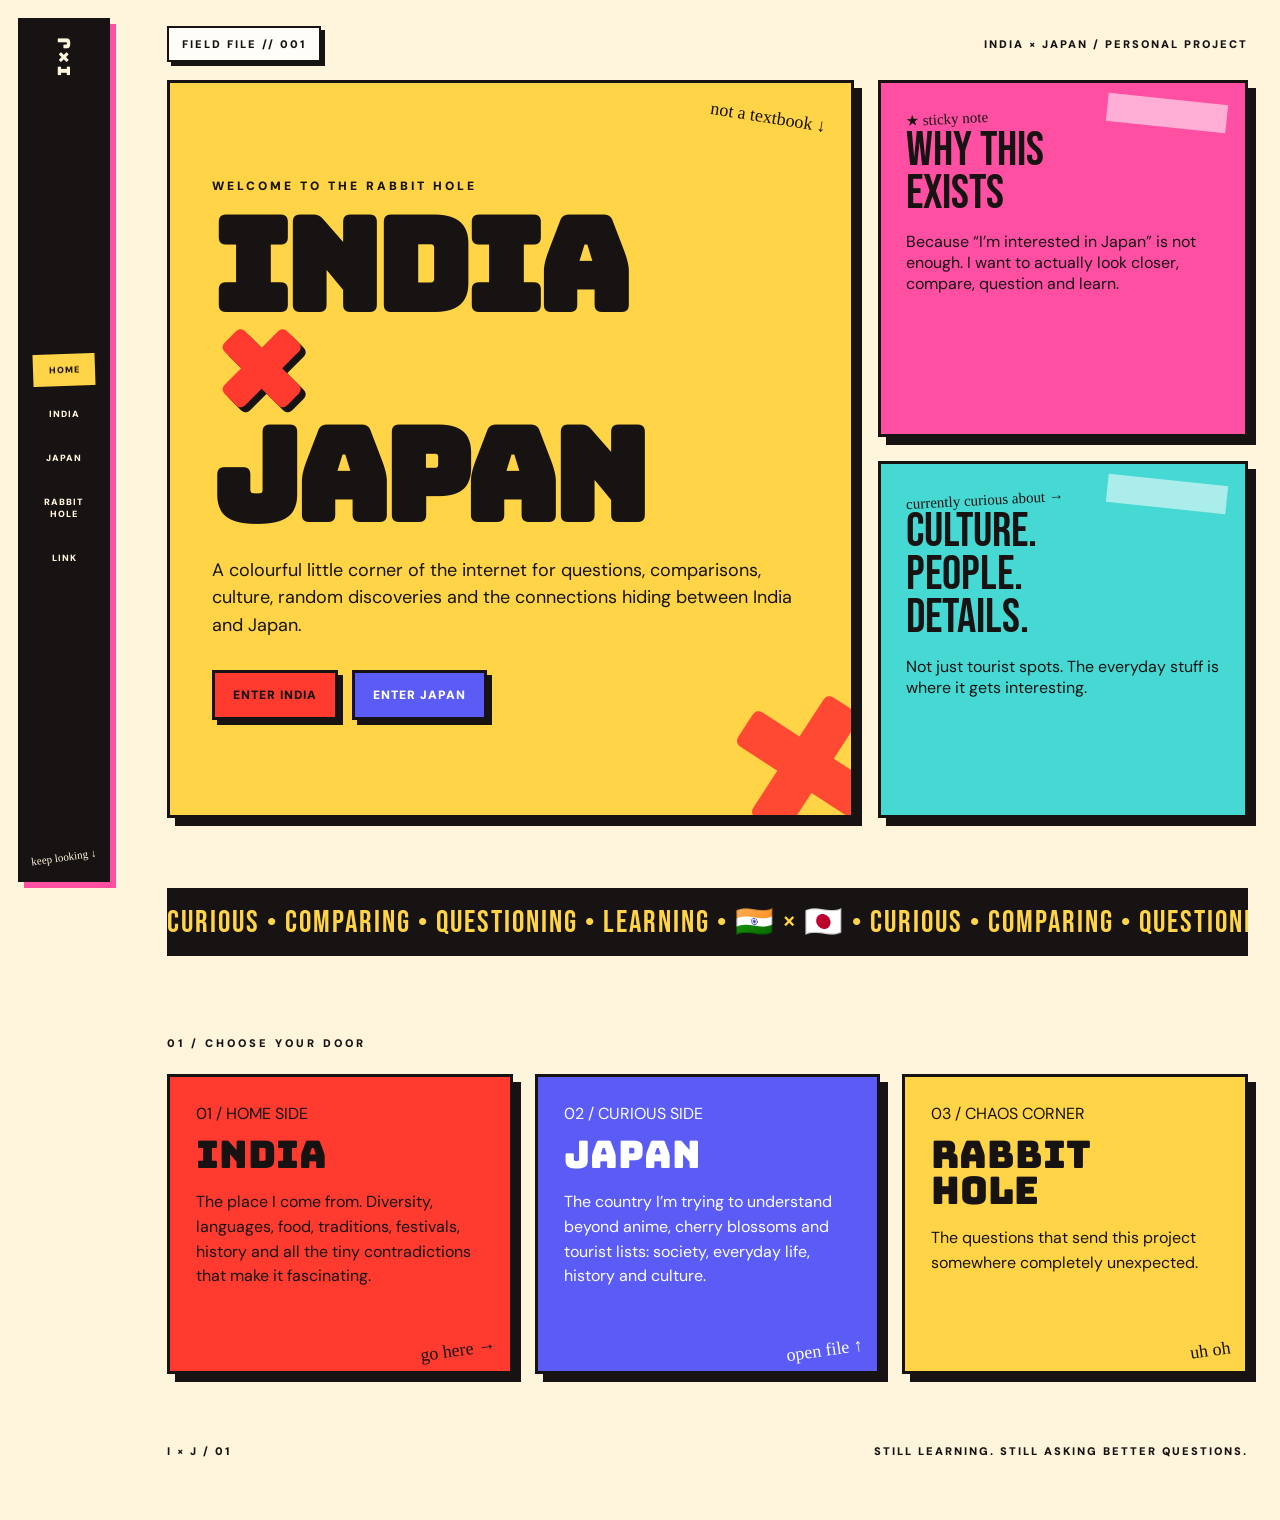
==== index.html @ 43ccb022 "Rebuild homepage as multi-page colorful scrapbook" ====
<!DOCTYPE html><html lang="en"><head><meta charset="UTF-8"><meta name="viewport" content="width=device-width,initial-scale=1.0"><title>INDIA × JAPAN // HOME</title><link rel="stylesheet" href="styles.css"></head><body><aside class="sidebar"><a class="side-logo" href="index.html">I×J</a><nav class="side-nav"><a class="active" href="index.html">HOME</a><a href="india.html">INDIA</a><a href="japan.html">JAPAN</a><a href="rabbit-hole.html">RABBIT<br>HOLE</a><a href="connection.html">LINK</a></nav><div class="side-bottom">keep looking ↓</div></aside><main class="main"><div class="topbar"><span class="pill">FIELD FILE // 001</span><span>India × Japan / personal project</span></div><section class="hero-grid"><div class="hero-card"><div class="scribble">not a textbook ↓</div><div class="big-x">×</div><div class="kicker">WELCOME TO THE RABBIT HOLE</div><h1>INDIA<br><span class="hot">×</span><br>JAPAN</h1><p class="hero-sub">A colourful little corner of the internet for questions, comparisons, culture, random discoveries and the connections hiding between India and Japan.</p><div class="hero-actions"><a class="btn red" href="india.html">ENTER INDIA</a><a class="btn blue" href="japan.html">ENTER JAPAN</a></div></div><div class="hero-side"><div class="panel one"><div class="tape"></div><div class="marker">★ sticky note</div><h2>WHY THIS<br>EXISTS</h2><p>Because “I’m interested in Japan” is not enough. I want to actually look closer, compare, question and learn.</p></div><div class="panel two"><div class="tape"></div><div class="marker">currently curious about →</div><h2>CULTURE.<br>PEOPLE.<br>DETAILS.</h2><p>Not just tourist spots. The everyday stuff is where it gets interesting.</p></div></div></section><div class="marquee"><span>CURIOUS • COMPARING • QUESTIONING • LEARNING • 🇮🇳 × 🇯🇵 • CURIOUS • COMPARING • QUESTIONING • LEARNING •</span></div><section class="section"><div class="section-label">01 / CHOOSE YOUR DOOR</div><div class="cards"><a class="card red" href="india.html"><div class="num">01 / HOME SIDE</div><h3>INDIA</h3><p>The place I come from. Diversity, languages, food, traditions, festivals, history and all the tiny contradictions that make it fascinating.</p><div class="scribble">go here →</div></a><a class="card blue" href="japan.html"><div class="num">02 / CURIOUS SIDE</div><h3>JAPAN</h3><p>The country I’m trying to understand beyond anime, cherry blossoms and tourist lists: society, everyday life, history and culture.</p><div class="scribble">open file ↑</div></a><a class="card yellow" href="rabbit-hole.html"><div class="num">03 / CHAOS CORNER</div><h3>RABBIT<br>HOLE</h3><p>The questions that send this project somewhere completely unexpected.</p><div class="scribble">uh oh</div></a></div></section><footer class="footer"><span>I × J / 01</span><span>Still learning. Still asking better questions.</span></footer></main></body></html>
---- styles.css ----
@import url('https://fonts.googleapis.com/css2?family=Bebas+Neue&family=Bungee&family=DM+Sans:wght@400;700;900&family=Permanent+Marker&display=swap');
:root{--ink:#171313;--paper:#fff4dc;--red:#ff3b30;--pink:#ff4fa3;--yellow:#ffd447;--blue:#5b5cf6;--cyan:#46d9d3;--green:#59c36a;--purple:#9b59ff;--white:#fffdf7;--shadow:8px 8px 0 var(--ink)}
*{box-sizing:border-box}html{scroll-behavior:smooth}body{margin:0;background:var(--paper);color:var(--ink);font-family:'DM Sans',Arial,sans-serif;overflow-x:hidden}body:before{content:"";position:fixed;inset:0;pointer-events:none;z-index:20;opacity:.15;background-image:radial-gradient(var(--ink) .65px,transparent .65px);background-size:8px 8px}a{text-decoration:none;color:inherit}
.sidebar{position:fixed;left:18px;top:18px;bottom:18px;width:92px;background:var(--ink);color:var(--paper);z-index:50;display:flex;flex-direction:column;align-items:center;justify-content:space-between;padding:16px 10px;border:3px solid var(--ink);box-shadow:6px 6px 0 var(--pink)}.side-logo{font-family:'Bungee';font-size:17px;writing-mode:vertical-rl;transform:rotate(180deg)}.side-nav{display:flex;flex-direction:column;gap:8px;width:100%}.side-nav a{font-size:9px;font-weight:900;letter-spacing:1px;text-align:center;padding:10px 4px;border:2px solid transparent}.side-nav a:hover,.side-nav a.active{background:var(--yellow);color:var(--ink);border-color:var(--ink);transform:rotate(-2deg)}.side-bottom{font:11px 'Permanent Marker';transform:rotate(-8deg)}
.main{margin-left:135px;padding:18px 32px 42px;max-width:1450px}.topbar{display:flex;justify-content:space-between;align-items:center;font-size:11px;font-weight:900;letter-spacing:2px;text-transform:uppercase;padding:8px 0 18px}.pill{border:2px solid var(--ink);padding:9px 13px;background:var(--white);box-shadow:4px 4px 0 var(--ink)}
.hero-grid{min-height:82vh;display:grid;grid-template-columns:1.3fr .7fr;gap:24px}.hero-card{position:relative;overflow:hidden;border:3px solid var(--ink);background:var(--yellow);padding:42px;box-shadow:var(--shadow);display:flex;flex-direction:column;justify-content:center}.hero-card .scribble{position:absolute;right:25px;top:24px;font-family:'Permanent Marker';font-size:18px;transform:rotate(9deg)}.hero-card .big-x{position:absolute;right:-35px;bottom:-60px;font-family:'Bungee';font-size:220px;line-height:1;color:var(--red);opacity:.9;transform:rotate(-12deg)}.kicker{font-size:12px;font-weight:900;letter-spacing:3px;text-transform:uppercase;margin-bottom:20px}h1{font-family:'Bungee';font-size:clamp(70px,10vw,150px);line-height:.82;letter-spacing:-5px;margin:0;max-width:900px;text-transform:uppercase;position:relative;z-index:2}h1 .hot{color:var(--red);text-shadow:5px 5px 0 var(--ink)}.hero-sub{font-size:18px;max-width:700px;line-height:1.55;margin:28px 0 0;position:relative;z-index:2}.hero-actions{display:flex;gap:14px;flex-wrap:wrap;margin-top:30px;position:relative;z-index:3}
.btn{display:inline-block;padding:14px 18px;border:3px solid var(--ink);background:var(--white);font-weight:900;text-transform:uppercase;font-size:12px;letter-spacing:1px;box-shadow:5px 5px 0 var(--ink);transition:.18s}.btn:hover{transform:translate(3px,3px);box-shadow:2px 2px 0 var(--ink)}.btn.red{background:var(--red)}.btn.blue{background:var(--blue);color:white}.btn.cyan{background:var(--cyan)}
.hero-side{display:grid;grid-template-rows:1fr 1fr;gap:24px}.panel{border:3px solid var(--ink);padding:25px;box-shadow:var(--shadow);position:relative;overflow:hidden}.panel h2{font:48px 'Bebas Neue';line-height:.9;margin:0 0 15px;text-transform:uppercase}.panel.one{background:var(--pink)}.panel.two{background:var(--cyan)}.tape{position:absolute;width:120px;height:28px;background:rgba(255,255,255,.55);top:16px;right:18px;transform:rotate(6deg)}.marker{font:15px 'Permanent Marker';display:inline-block;transform:rotate(-3deg)}
.cards{display:grid;grid-template-columns:repeat(3,1fr);gap:22px;margin-top:24px}.section{padding:80px 0 0}.section-label{font-size:11px;font-weight:900;letter-spacing:3px;text-transform:uppercase}.card{border:3px solid var(--ink);padding:26px;min-height:300px;box-shadow:var(--shadow);position:relative;overflow:hidden}.card h3{font:38px 'Bungee';line-height:.95;margin:12px 0 18px}.card p{line-height:1.55;margin:0}.card.red{background:var(--red)}.card.blue{background:var(--blue);color:white}.card.yellow{background:var(--yellow)}.card.green{background:var(--green)}.card.pink{background:var(--pink)}.card.cyan{background:var(--cyan)}.card .scribble{position:absolute;right:14px;bottom:10px;font:18px 'Permanent Marker';transform:rotate(-8deg)}
.marquee{margin-top:70px;border-top:3px solid var(--ink);border-bottom:3px solid var(--ink);background:var(--ink);color:var(--yellow);padding:12px 0;overflow:hidden;font:31px 'Bebas Neue';letter-spacing:2px;white-space:nowrap}.marquee span{display:inline-block;padding-right:35px}
.page-hero{border:3px solid var(--ink);padding:40px;box-shadow:var(--shadow);position:relative;overflow:hidden}.page-hero.red{background:var(--red)}.page-hero.blue{background:var(--blue);color:white}.page-hero.yellow{background:var(--yellow)}.page-hero.pink{background:var(--pink)}.page-hero h1{font-size:clamp(64px,9vw,130px);max-width:850px}.page-hero .corner{position:absolute;right:24px;top:20px;font:16px 'Permanent Marker';transform:rotate(7deg)}
.content-grid{display:grid;grid-template-columns:1fr 1.3fr;gap:24px;margin-top:28px}.note-stack{display:grid;gap:20px}.note-card{border:3px solid var(--ink);padding:24px;box-shadow:6px 6px 0 var(--ink);background:var(--white);position:relative}.note-card:nth-child(2){transform:rotate(-1.5deg);background:var(--yellow)}.note-card:nth-child(3){transform:rotate(1.5deg);background:var(--cyan)}.note-card h3{font:40px 'Bebas Neue';margin:0 0 10px}.big-board{border:3px dashed var(--ink);padding:30px;background:#fffdf2;min-height:100%;position:relative}.big-board:before{content:"PIN THIS";position:absolute;right:18px;top:16px;background:var(--pink);border:2px solid var(--ink);padding:8px;font-size:10px;font-weight:900;transform:rotate(4deg)}.big-board h2{font:66px 'Bebas Neue';margin:0 0 18px}.big-board p{font-size:18px;line-height:1.7}.highlight{background:var(--yellow);padding:0 6px;border-bottom:3px solid var(--ink);font-weight:900}.quote{margin-top:24px;border:3px solid var(--ink);padding:25px;background:var(--purple);color:white;font:24px 'Permanent Marker';box-shadow:7px 7px 0 var(--ink);transform:rotate(-1deg)}.footer{padding:70px 0 20px;display:flex;justify-content:space-between;gap:20px;font-size:11px;font-weight:900;letter-spacing:2px;text-transform:uppercase}
@media(max-width:900px){.sidebar{left:10px;right:10px;bottom:auto;width:auto;height:70px;flex-direction:row;padding:8px 12px}.side-logo{writing-mode:horizontal-tb;transform:none;font-size:15px}.side-nav{flex-direction:row;justify-content:center}.side-nav a{font-size:9px;padding:8px}.side-bottom{display:none}.main{margin-left:0;padding:92px 16px 35px}.hero-grid,.content-grid{grid-template-columns:1fr}.hero-side{grid-template-columns:1fr 1fr;grid-template-rows:auto}.cards{grid-template-columns:1fr}.hero-card{min-height:75vh}.page-hero h1{font-size:68px}}@media(max-width:560px){.side-nav a{font-size:8px;letter-spacing:.5px}.side-nav a:nth-child(n+5){display:none}.hero-side{grid-template-columns:1fr}.hero-card{padding:25px}.hero-card .big-x{font-size:140px}.hero-actions .btn{width:100%;text-align:center}.page-hero{padding:25px}.page-hero h1{font-size:55px}.footer{flex-direction:column}}
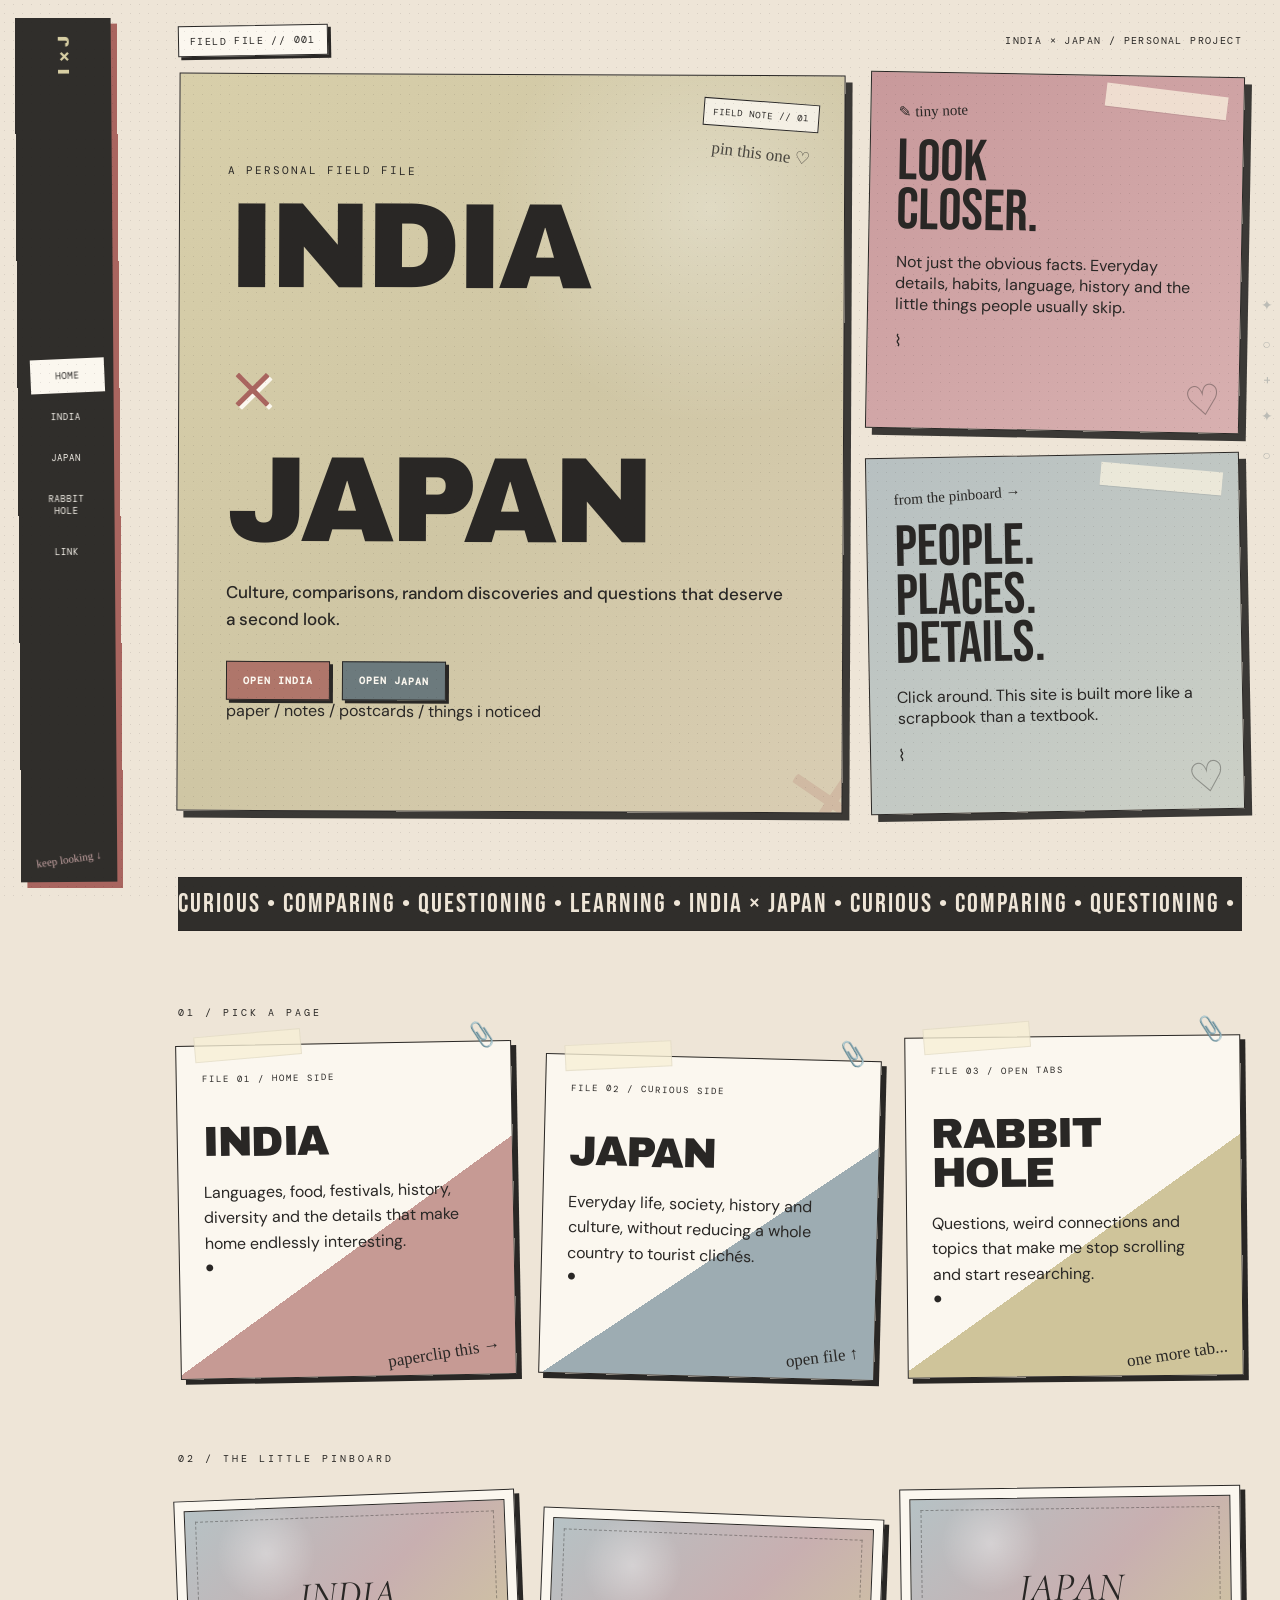
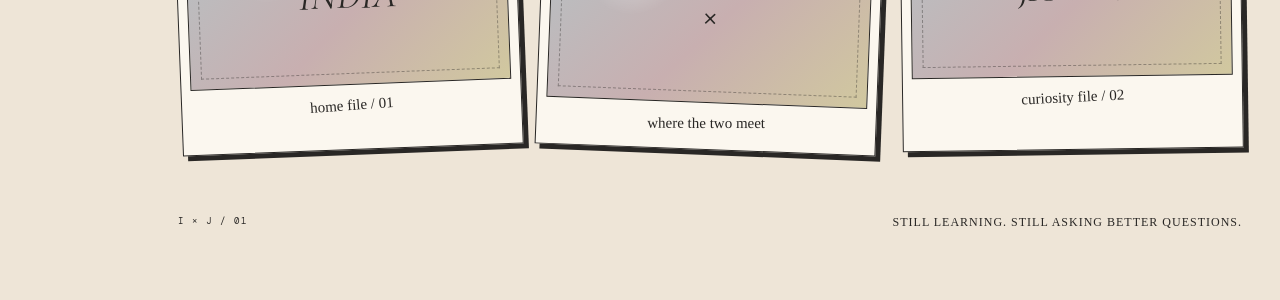
==== commit 7b4a4dec: "Apply clearly visible scrapbook Pinterest homepage redesign" ====
--- a/index.html
+++ b/index.html
@@ -1 +1 @@
-<!DOCTYPE html><html lang="en"><head><meta charset="UTF-8"><meta name="viewport" content="width=device-width,initial-scale=1.0"><title>INDIA × JAPAN // HOME</title><link rel="stylesheet" href="styles.css"></head><body><aside class="sidebar"><a class="side-logo" href="index.html">I×J</a><nav class="side-nav"><a class="active" href="index.html">HOME</a><a href="india.html">INDIA</a><a href="japan.html">JAPAN</a><a href="rabbit-hole.html">RABBIT<br>HOLE</a><a href="connection.html">LINK</a></nav><div class="side-bottom">keep looking ↓</div></aside><main class="main"><div class="topbar"><span class="pill">FIELD FILE // 001</span><span>India × Japan / personal project</span></div><section class="hero-grid"><div class="hero-card"><div class="scribble">not a textbook ↓</div><div class="big-x">×</div><div class="kicker">WELCOME TO THE RABBIT HOLE</div><h1>INDIA<br><span class="hot">×</span><br>JAPAN</h1><p class="hero-sub">A colourful little corner of the internet for questions, comparisons, culture, random discoveries and the connections hiding between India and Japan.</p><div class="hero-actions"><a class="btn red" href="india.html">ENTER INDIA</a><a class="btn blue" href="japan.html">ENTER JAPAN</a></div></div><div class="hero-side"><div class="panel one"><div class="tape"></div><div class="marker">★ sticky note</div><h2>WHY THIS<br>EXISTS</h2><p>Because “I’m interested in Japan” is not enough. I want to actually look closer, compare, question and learn.</p></div><div class="panel two"><div class="tape"></div><div class="marker">currently curious about →</div><h2>CULTURE.<br>PEOPLE.<br>DETAILS.</h2><p>Not just tourist spots. The everyday stuff is where it gets interesting.</p></div></div></section><div class="marquee"><span>CURIOUS • COMPARING • QUESTIONING • LEARNING • 🇮🇳 × 🇯🇵 • CURIOUS • COMPARING • QUESTIONING • LEARNING •</span></div><section class="section"><div class="section-label">01 / CHOOSE YOUR DOOR</div><div class="cards"><a class="card red" href="india.html"><div class="num">01 / HOME SIDE</div><h3>INDIA</h3><p>The place I come from. Diversity, languages, food, traditions, festivals, history and all the tiny contradictions that make it fascinating.</p><div class="scribble">go here →</div></a><a class="card blue" href="japan.html"><div class="num">02 / CURIOUS SIDE</div><h3>JAPAN</h3><p>The country I’m trying to understand beyond anime, cherry blossoms and tourist lists: society, everyday life, history and culture.</p><div class="scribble">open file ↑</div></a><a class="card yellow" href="rabbit-hole.html"><div class="num">03 / CHAOS CORNER</div><h3>RABBIT<br>HOLE</h3><p>The questions that send this project somewhere completely unexpected.</p><div class="scribble">uh oh</div></a></div></section><footer class="footer"><span>I × J / 01</span><span>Still learning. Still asking better questions.</span></footer></main></body></html>+<!DOCTYPE html><html lang="en"><head><meta charset="UTF-8"><meta name="viewport" content="width=device-width,initial-scale=1.0"><title>INDIA × JAPAN // HOME</title><link rel="stylesheet" href="styles.css?v=3"></head><body><aside class="sidebar"><a class="side-logo" href="index.html">I×J</a><nav class="side-nav"><a class="active" href="index.html">HOME</a><a href="india.html">INDIA</a><a href="japan.html">JAPAN</a><a href="rabbit-hole.html">RABBIT<br>HOLE</a><a href="connection.html">LINK</a></nav><div class="side-bottom">keep looking ↓</div></aside><main class="main"><div class="topbar"><span class="pill">FIELD FILE // 001</span><span>india × japan / personal project</span></div><section class="hero-grid"><div class="hero-card"><div class="scribble">pin this one ♡</div><div class="big-x">×</div><div class="kicker">A PERSONAL FIELD FILE</div><h1>INDIA<br><span class="hot">×</span><br>JAPAN</h1><p class="hero-sub">Culture, comparisons, random discoveries and questions that deserve a second look.</p><div class="hero-actions"><a class="btn red" href="india.html">open india</a><a class="btn blue" href="japan.html">open japan</a></div><div class="hero-scrap">paper / notes / postcards / things i noticed</div></div><div class="hero-side"><div class="panel one"><div class="tape"></div><div class="marker">✎ tiny note</div><h2>LOOK<br>CLOSER.</h2><p>Not just the obvious facts. Everyday details, habits, language, history and the little things people usually skip.</p><span class="paperclip">⌇</span></div><div class="panel two"><div class="tape"></div><div class="marker">from the pinboard →</div><h2>PEOPLE.<br>PLACES.<br>DETAILS.</h2><p>Click around. This site is built more like a scrapbook than a textbook.</p><span class="paperclip">⌇</span></div></div></section><div class="marquee"><span>CURIOUS • COMPARING • QUESTIONING • LEARNING • INDIA × JAPAN • CURIOUS • COMPARING • QUESTIONING • LEARNING •</span></div><section class="section"><div class="section-label">01 / PICK A PAGE</div><div class="cards"><a class="card red" href="india.html"><div class="num">FILE 01 / HOME SIDE</div><h3>INDIA</h3><p>Languages, food, festivals, history, diversity and the details that make home endlessly interesting.</p><div class="scribble">paperclip this →</div><span class="card-pin">●</span></a><a class="card blue" href="japan.html"><div class="num">FILE 02 / CURIOUS SIDE</div><h3>JAPAN</h3><p>Everyday life, society, history and culture, without reducing a whole country to tourist clichés.</p><div class="scribble">open file ↑</div><span class="card-pin">●</span></a><a class="card yellow" href="rabbit-hole.html"><div class="num">FILE 03 / OPEN TABS</div><h3>RABBIT<br>HOLE</h3><p>Questions, weird connections and topics that make me stop scrolling and start researching.</p><div class="scribble">one more tab...</div><span class="card-pin">●</span></a></div></section><section class="section pin-section"><div class="section-label">02 / THE LITTLE PINBOARD</div><div class="polaroids"><a class="polaroid" href="india.html"><div class="fake-photo">INDIA</div><p>home file / 01</p></a><a class="polaroid" href="connection.html"><div class="fake-photo">×</div><p>where the two meet</p></a><a class="polaroid" href="japan.html"><div class="fake-photo">JAPAN</div><p>curiosity file / 02</p></a></div></section><footer class="footer"><span>I × J / 01</span><span>Still learning. Still asking better questions.</span></footer></main></body></html>
--- a/styles.css
+++ b/styles.css
@@ -1,13 +1,14 @@
-@import url('https://fonts.googleapis.com/css2?family=Bebas+Neue&family=Bungee&family=DM+Sans:wght@400;700;900&family=Permanent+Marker&display=swap');
-:root{--ink:#171313;--paper:#fff4dc;--red:#ff3b30;--pink:#ff4fa3;--yellow:#ffd447;--blue:#5b5cf6;--cyan:#46d9d3;--green:#59c36a;--purple:#9b59ff;--white:#fffdf7;--shadow:8px 8px 0 var(--ink)}
-*{box-sizing:border-box}html{scroll-behavior:smooth}body{margin:0;background:var(--paper);color:var(--ink);font-family:'DM Sans',Arial,sans-serif;overflow-x:hidden}body:before{content:"";position:fixed;inset:0;pointer-events:none;z-index:20;opacity:.15;background-image:radial-gradient(var(--ink) .65px,transparent .65px);background-size:8px 8px}a{text-decoration:none;color:inherit}
-.sidebar{position:fixed;left:18px;top:18px;bottom:18px;width:92px;background:var(--ink);color:var(--paper);z-index:50;display:flex;flex-direction:column;align-items:center;justify-content:space-between;padding:16px 10px;border:3px solid var(--ink);box-shadow:6px 6px 0 var(--pink)}.side-logo{font-family:'Bungee';font-size:17px;writing-mode:vertical-rl;transform:rotate(180deg)}.side-nav{display:flex;flex-direction:column;gap:8px;width:100%}.side-nav a{font-size:9px;font-weight:900;letter-spacing:1px;text-align:center;padding:10px 4px;border:2px solid transparent}.side-nav a:hover,.side-nav a.active{background:var(--yellow);color:var(--ink);border-color:var(--ink);transform:rotate(-2deg)}.side-bottom{font:11px 'Permanent Marker';transform:rotate(-8deg)}
-.main{margin-left:135px;padding:18px 32px 42px;max-width:1450px}.topbar{display:flex;justify-content:space-between;align-items:center;font-size:11px;font-weight:900;letter-spacing:2px;text-transform:uppercase;padding:8px 0 18px}.pill{border:2px solid var(--ink);padding:9px 13px;background:var(--white);box-shadow:4px 4px 0 var(--ink)}
-.hero-grid{min-height:82vh;display:grid;grid-template-columns:1.3fr .7fr;gap:24px}.hero-card{position:relative;overflow:hidden;border:3px solid var(--ink);background:var(--yellow);padding:42px;box-shadow:var(--shadow);display:flex;flex-direction:column;justify-content:center}.hero-card .scribble{position:absolute;right:25px;top:24px;font-family:'Permanent Marker';font-size:18px;transform:rotate(9deg)}.hero-card .big-x{position:absolute;right:-35px;bottom:-60px;font-family:'Bungee';font-size:220px;line-height:1;color:var(--red);opacity:.9;transform:rotate(-12deg)}.kicker{font-size:12px;font-weight:900;letter-spacing:3px;text-transform:uppercase;margin-bottom:20px}h1{font-family:'Bungee';font-size:clamp(70px,10vw,150px);line-height:.82;letter-spacing:-5px;margin:0;max-width:900px;text-transform:uppercase;position:relative;z-index:2}h1 .hot{color:var(--red);text-shadow:5px 5px 0 var(--ink)}.hero-sub{font-size:18px;max-width:700px;line-height:1.55;margin:28px 0 0;position:relative;z-index:2}.hero-actions{display:flex;gap:14px;flex-wrap:wrap;margin-top:30px;position:relative;z-index:3}
-.btn{display:inline-block;padding:14px 18px;border:3px solid var(--ink);background:var(--white);font-weight:900;text-transform:uppercase;font-size:12px;letter-spacing:1px;box-shadow:5px 5px 0 var(--ink);transition:.18s}.btn:hover{transform:translate(3px,3px);box-shadow:2px 2px 0 var(--ink)}.btn.red{background:var(--red)}.btn.blue{background:var(--blue);color:white}.btn.cyan{background:var(--cyan)}
-.hero-side{display:grid;grid-template-rows:1fr 1fr;gap:24px}.panel{border:3px solid var(--ink);padding:25px;box-shadow:var(--shadow);position:relative;overflow:hidden}.panel h2{font:48px 'Bebas Neue';line-height:.9;margin:0 0 15px;text-transform:uppercase}.panel.one{background:var(--pink)}.panel.two{background:var(--cyan)}.tape{position:absolute;width:120px;height:28px;background:rgba(255,255,255,.55);top:16px;right:18px;transform:rotate(6deg)}.marker{font:15px 'Permanent Marker';display:inline-block;transform:rotate(-3deg)}
-.cards{display:grid;grid-template-columns:repeat(3,1fr);gap:22px;margin-top:24px}.section{padding:80px 0 0}.section-label{font-size:11px;font-weight:900;letter-spacing:3px;text-transform:uppercase}.card{border:3px solid var(--ink);padding:26px;min-height:300px;box-shadow:var(--shadow);position:relative;overflow:hidden}.card h3{font:38px 'Bungee';line-height:.95;margin:12px 0 18px}.card p{line-height:1.55;margin:0}.card.red{background:var(--red)}.card.blue{background:var(--blue);color:white}.card.yellow{background:var(--yellow)}.card.green{background:var(--green)}.card.pink{background:var(--pink)}.card.cyan{background:var(--cyan)}.card .scribble{position:absolute;right:14px;bottom:10px;font:18px 'Permanent Marker';transform:rotate(-8deg)}
-.marquee{margin-top:70px;border-top:3px solid var(--ink);border-bottom:3px solid var(--ink);background:var(--ink);color:var(--yellow);padding:12px 0;overflow:hidden;font:31px 'Bebas Neue';letter-spacing:2px;white-space:nowrap}.marquee span{display:inline-block;padding-right:35px}
-.page-hero{border:3px solid var(--ink);padding:40px;box-shadow:var(--shadow);position:relative;overflow:hidden}.page-hero.red{background:var(--red)}.page-hero.blue{background:var(--blue);color:white}.page-hero.yellow{background:var(--yellow)}.page-hero.pink{background:var(--pink)}.page-hero h1{font-size:clamp(64px,9vw,130px);max-width:850px}.page-hero .corner{position:absolute;right:24px;top:20px;font:16px 'Permanent Marker';transform:rotate(7deg)}
-.content-grid{display:grid;grid-template-columns:1fr 1.3fr;gap:24px;margin-top:28px}.note-stack{display:grid;gap:20px}.note-card{border:3px solid var(--ink);padding:24px;box-shadow:6px 6px 0 var(--ink);background:var(--white);position:relative}.note-card:nth-child(2){transform:rotate(-1.5deg);background:var(--yellow)}.note-card:nth-child(3){transform:rotate(1.5deg);background:var(--cyan)}.note-card h3{font:40px 'Bebas Neue';margin:0 0 10px}.big-board{border:3px dashed var(--ink);padding:30px;background:#fffdf2;min-height:100%;position:relative}.big-board:before{content:"PIN THIS";position:absolute;right:18px;top:16px;background:var(--pink);border:2px solid var(--ink);padding:8px;font-size:10px;font-weight:900;transform:rotate(4deg)}.big-board h2{font:66px 'Bebas Neue';margin:0 0 18px}.big-board p{font-size:18px;line-height:1.7}.highlight{background:var(--yellow);padding:0 6px;border-bottom:3px solid var(--ink);font-weight:900}.quote{margin-top:24px;border:3px solid var(--ink);padding:25px;background:var(--purple);color:white;font:24px 'Permanent Marker';box-shadow:7px 7px 0 var(--ink);transform:rotate(-1deg)}.footer{padding:70px 0 20px;display:flex;justify-content:space-between;gap:20px;font-size:11px;font-weight:900;letter-spacing:2px;text-transform:uppercase}
-@media(max-width:900px){.sidebar{left:10px;right:10px;bottom:auto;width:auto;height:70px;flex-direction:row;padding:8px 12px}.side-logo{writing-mode:horizontal-tb;transform:none;font-size:15px}.side-nav{flex-direction:row;justify-content:center}.side-nav a{font-size:9px;padding:8px}.side-bottom{display:none}.main{margin-left:0;padding:92px 16px 35px}.hero-grid,.content-grid{grid-template-columns:1fr}.hero-side{grid-template-columns:1fr 1fr;grid-template-rows:auto}.cards{grid-template-columns:1fr}.hero-card{min-height:75vh}.page-hero h1{font-size:68px}}@media(max-width:560px){.side-nav a{font-size:8px;letter-spacing:.5px}.side-nav a:nth-child(n+5){display:none}.hero-side{grid-template-columns:1fr}.hero-card{padding:25px}.hero-card .big-x{font-size:140px}.hero-actions .btn{width:100%;text-align:center}.page-hero{padding:25px}.page-hero h1{font-size:55px}.footer{flex-direction:column}}+@import url('https://fonts.googleapis.com/css2?family=Archivo+Black&family=Bebas+Neue&family=Cormorant+Garamond:ital,wght@0,500;0,600;1,500;1,600&family=DM+Sans:wght@400;500;700;900&family=DM+Mono:wght@400;500&family=Permanent+Marker&display=swap');
+:root{--ink:#292725;--paper:#eee5d7;--paper2:#fbf7ef;--red:#a9655f;--rose:#c99798;--butter:#cfc38f;--denim:#5f7078;--sage:#7d8b78;--plum:#756778;--fog:#d7d2ca;--shadow:7px 7px 0 rgba(41,39,37,.9)}
+*{box-sizing:border-box}html{scroll-behavior:smooth}body{margin:0;background:var(--paper);color:var(--ink);font-family:'DM Sans',Arial,sans-serif;overflow-x:hidden}body:before{content:"";position:fixed;inset:0;pointer-events:none;z-index:100;opacity:.11;background-image:radial-gradient(var(--ink) .55px,transparent .75px);background-size:9px 9px}body:after{content:"✦   ○   +   ✦   ○";position:fixed;right:-8px;top:33%;font:14px 'DM Mono';line-height:3;letter-spacing:8px;writing-mode:vertical-rl;z-index:45;opacity:.35;color:var(--denim);pointer-events:none}a{text-decoration:none;color:inherit}
+.sidebar{position:fixed;left:18px;top:18px;bottom:18px;width:96px;background:#302e2b;color:var(--paper2);z-index:50;display:flex;flex-direction:column;align-items:center;justify-content:space-between;padding:16px 10px;border:1px solid #302e2b;box-shadow:6px 6px 0 var(--red);transform:rotate(-.45deg)}.side-logo{font:17px 'Archivo Black';writing-mode:vertical-rl;transform:rotate(180deg);letter-spacing:1px;color:#d8cfa4}.side-nav{display:flex;flex-direction:column;gap:7px;width:100%}.side-nav a{font:9px 'DM Mono';letter-spacing:1px;text-align:center;padding:10px 4px;border:1px solid transparent;transition:.18s}.side-nav a:hover,.side-nav a.active{background:var(--paper2);color:var(--ink);border-color:var(--paper2);transform:rotate(-2deg) translateX(2px)}.side-bottom{font:11px 'Permanent Marker';transform:rotate(-8deg);color:#caa7a7}
+.main{margin-left:140px;padding:18px 38px 50px;max-width:1500px}.topbar{display:flex;justify-content:space-between;align-items:center;gap:15px;font:10px 'DM Mono';letter-spacing:1.4px;text-transform:uppercase;padding:7px 0 18px}.pill{border:1px solid var(--ink);padding:8px 11px;background:var(--paper2);box-shadow:3px 3px 0 var(--ink);transform:rotate(-1deg)}
+.hero-grid{min-height:82vh;display:grid;grid-template-columns:1.28fr .72fr;gap:24px}.hero-card{position:relative;overflow:hidden;border:1px solid var(--ink);background:radial-gradient(circle at 80% 18%,rgba(255,255,255,.34),transparent 27%),linear-gradient(135deg,#d8cfaa,#cfc6a4 52%,#d9cdb3);padding:48px;box-shadow:var(--shadow);display:flex;flex-direction:column;justify-content:center;transform:rotate(.25deg)}.hero-card:before{content:"FIELD NOTE // 01";position:absolute;right:25px;top:25px;border:1px solid var(--ink);background:rgba(251,247,239,.82);padding:7px 9px;font:9px 'DM Mono';letter-spacing:1px;transform:rotate(4deg)}.hero-card .scribble{position:absolute;right:34px;top:67px;font:17px 'Permanent Marker';transform:rotate(7deg);opacity:.82}.hero-card .big-x{position:absolute;right:-35px;bottom:-75px;font:italic 260px 'Cormorant Garamond';line-height:.9;color:var(--red);opacity:.18;transform:rotate(-11deg)}.kicker{font:11px 'DM Mono';letter-spacing:2px;text-transform:uppercase;margin-bottom:20px}h1{font:clamp(72px,9.5vw,150px) 'Archivo Black';line-height:.82;letter-spacing:-5px;margin:0;max-width:900px;text-transform:uppercase;position:relative;z-index:2}h1 .hot{font:italic clamp(86px,10vw,160px) 'Cormorant Garamond';color:var(--red);text-shadow:3px 3px 0 var(--paper2)}.hero-sub{font:500 17px/1.6 'DM Sans';max-width:690px;margin:28px 0 0;position:relative;z-index:2}.hero-actions{display:flex;gap:12px;flex-wrap:wrap;margin-top:28px;position:relative;z-index:3}.btn{display:inline-block;padding:12px 16px;border:1px solid var(--ink);background:rgba(251,247,239,.82);font:900 10px 'DM Mono';text-transform:uppercase;letter-spacing:1px;box-shadow:3px 3px 0 var(--ink);transition:.18s}.btn:hover{transform:translate(3px,3px) rotate(-1deg);box-shadow:1px 1px 0 var(--ink)}.btn.red{background:rgba(169,101,95,.82);color:var(--paper2)}.btn.blue{background:rgba(95,112,120,.88);color:var(--paper2)}.btn.cyan{background:rgba(125,139,120,.84)}
+.hero-side{display:grid;grid-template-rows:1fr 1fr;gap:24px}.panel{border:1px solid var(--ink);padding:27px;box-shadow:var(--shadow);position:relative;overflow:hidden;background:var(--paper2)}.panel:after{content:"♡";position:absolute;right:16px;bottom:5px;font:42px 'Cormorant Garamond';opacity:.38;transform:rotate(-10deg)}.panel h2{font:58px/.84 'Bebas Neue';margin:18px 0 15px;text-transform:uppercase}.panel.one{background:linear-gradient(145deg,#c8999b,#d8b0b0);transform:rotate(1deg)}.panel.two{background:linear-gradient(145deg,#b7c0c1,#ccd0c6);transform:rotate(-1deg)}.tape{position:absolute;width:122px;height:23px;background:rgba(252,246,226,.72);top:13px;right:16px;transform:rotate(6deg);box-shadow:0 1px 0 rgba(0,0,0,.08)}.marker{font:15px 'Permanent Marker';display:inline-block;transform:rotate(-3deg)}
+.section{padding:75px 0 0}.section-label{font:10px 'DM Mono';letter-spacing:3px;text-transform:uppercase}.cards{display:grid;grid-template-columns:repeat(3,1fr);gap:28px;margin-top:24px}.card{min-height:320px;position:relative;padding:27px 25px 22px;border:1px solid var(--ink);background:var(--paper2);box-shadow:5px 5px 0 var(--ink);overflow:visible;transition:.2s;transform:rotate(-1deg)}.card:nth-child(2){transform:rotate(1.4deg);margin-top:14px}.card:nth-child(3){transform:rotate(-.6deg);margin-top:-7px}.card:hover{transform:translate(-3px,-5px) rotate(-.5deg)}.card:before{content:"";position:absolute;left:18px;top:-13px;width:105px;height:24px;background:rgba(248,240,214,.78);transform:rotate(-4deg);border:1px solid rgba(41,39,37,.08)}.card:after{content:"📎";position:absolute;right:15px;top:-22px;font-size:22px;filter:grayscale(.35);transform:rotate(9deg)}.card.red{background:linear-gradient(145deg,#fbf7ef 0 58%,#c69a94 58% 100%)}.card.blue{background:linear-gradient(145deg,#fbf7ef 0 58%,#9dacb2 58% 100%)}.card.yellow{background:linear-gradient(145deg,#fbf7ef 0 58%,#cfc49a 58% 100%)}.card.green{background:linear-gradient(145deg,#fbf7ef 0 58%,#aeb8a2 58% 100%)}.card.pink{background:linear-gradient(145deg,#fbf7ef 0 58%,#c7a5a8 58% 100%)}.card.cyan{background:linear-gradient(145deg,#fbf7ef 0 58%,#b5bec1 58% 100%)}.card .num{font:9px 'DM Mono';letter-spacing:2px}.card h3{font:42px/.93 'Archivo Black';letter-spacing:-1.5px;margin:38px 0 18px;position:relative;z-index:1}.card p{line-height:1.58;margin:0;max-width:92%}.card .scribble{position:absolute;right:15px;bottom:11px;font:17px 'Permanent Marker';transform:rotate(-8deg)}
+.marquee{margin-top:65px;border-top:1px solid var(--ink);border-bottom:1px solid var(--ink);background:#302e2b;color:var(--paper);padding:10px 0;overflow:hidden;font:27px 'Bebas Neue';letter-spacing:2px;white-space:nowrap}.marquee span{display:inline-block;padding-right:35px}
+.page-hero{border:1px solid var(--ink);padding:42px;box-shadow:var(--shadow);position:relative;overflow:hidden;min-height:330px;background:var(--paper2)}.page-hero:before{content:"✦  tape / paper / found things";position:absolute;right:26px;top:24px;font:15px 'Permanent Marker';transform:rotate(7deg);opacity:.8}.page-hero:after{content:"";position:absolute;left:-36px;bottom:-58px;width:190px;height:190px;border-radius:48%;background:rgba(255,255,255,.24);transform:rotate(22deg)}.page-hero.red{background:linear-gradient(135deg,#d5b0aa,#b77d76)}.page-hero.blue{background:linear-gradient(135deg,#aebbc0,#718087);color:var(--paper2)}.page-hero.yellow{background:linear-gradient(135deg,#d8d0a9,#bdb57f)}.page-hero.pink{background:linear-gradient(135deg,#d2b1b4,#a78189)}.page-hero h1{font-size:clamp(68px,8.7vw,138px);max-width:900px}.page-hero .corner{position:absolute;right:30px;top:69px;font:15px 'Permanent Marker';transform:rotate(-4deg)}
+.content-grid{display:grid;grid-template-columns:.75fr 1.25fr;gap:26px;margin-top:30px}.note-stack{display:grid;gap:21px}.note-card{border:1px solid var(--ink);padding:25px;box-shadow:5px 5px 0 var(--ink);background:var(--paper2);position:relative;min-height:160px}.note-card:before{content:"";position:absolute;width:110px;height:23px;top:-13px;left:50%;transform:translateX(-50%) rotate(-3deg);background:rgba(250,245,224,.7)}.note-card:nth-child(2){transform:rotate(-1.8deg);background:#d8d0aa}.note-card:nth-child(3){transform:rotate(1.5deg);background:#c6cdd0}.note-card h3{font:43px 'Bebas Neue';margin:0 0 10px}.big-board{border:1px dashed var(--ink);padding:32px;background:rgba(251,247,239,.86);min-height:100%;position:relative;box-shadow:5px 5px 0 var(--ink);transform:rotate(.3deg)}.big-board:before{content:"PIN THIS ✦";position:absolute;right:18px;top:14px;background:#d2b1b4;border:1px solid var(--ink);padding:7px 9px;font:9px 'DM Mono';letter-spacing:1px;transform:rotate(4deg)}.big-board h2{font:72px 'Bebas Neue';margin:0 0 18px}.big-board p{font-size:17px;line-height:1.75}.highlight{background:linear-gradient(transparent 48%,rgba(207,195,143,.78) 49% 90%,transparent 91%);padding:0 3px;font-weight:900}.quote{margin-top:24px;border:1px solid var(--ink);padding:25px;background:#77697a;color:var(--paper2);font:24px 'Permanent Marker';box-shadow:6px 6px 0 var(--ink);transform:rotate(-1deg)}
+.polaroids{display:grid;grid-template-columns:repeat(3,1fr);gap:20px;margin-top:30px}.polaroid{background:var(--paper2);border:1px solid var(--ink);padding:9px 9px 17px;box-shadow:5px 5px 0 var(--ink);transform:rotate(-2.2deg)}.polaroid:nth-child(2){transform:rotate(2.2deg);margin-top:18px}.polaroid:nth-child(3){transform:rotate(-.8deg);margin-top:-8px}.polaroid .fake-photo{height:180px;border:1px solid var(--ink);display:grid;place-items:center;font:40px 'Cormorant Garamond';font-style:italic;background:radial-gradient(circle at 25% 25%,rgba(255,255,255,.35),transparent 18%),linear-gradient(135deg,#b6c2c5,#c8afb0 54%,#d1c89f);position:relative;overflow:hidden}.polaroid .fake-photo:before{content:"";position:absolute;inset:10px;border:1px dashed rgba(41,39,37,.38)}.polaroid p{text-align:center;font:15px 'Permanent Marker';margin:12px 0 0;transform:rotate(-2deg)}
+.doodle-row{display:flex;gap:12px;align-items:center;flex-wrap:wrap;margin:25px 0}.sticker{border:1px solid var(--ink);padding:9px 14px;font:900 10px 'DM Mono';box-shadow:4px 4px 0 var(--ink);display:inline-block;background:var(--paper2);position:relative}.sticker:nth-child(1){background:#d2b1b4;transform:rotate(-5deg)}.sticker:nth-child(2){background:#d8d0aa;transform:rotate(3deg)}.sticker:nth-child(3){background:#bfc9cb;transform:rotate(-2deg)}.sticker:nth-child(4){background:#aeb8a2;transform:rotate(5deg)}.divider{height:32px;margin:50px 0 0;position:relative}.divider:before{content:"✦  ───  ✦  ───  ✦";font:18px 'Permanent Marker';position:absolute;left:4px;top:0;opacity:.7}.footer{padding:65px 0 20px;display:flex;justify-content:space-between;gap:20px;font:9px 'DM Mono';letter-spacing:2px;text-transform:uppercase}.footer span:last-child{font:12px 'Permanent Marker';letter-spacing:1px}
+@media(max-width:900px){.sidebar{left:10px;right:10px;bottom:auto;width:auto;height:70px;flex-direction:row;padding:8px 12px}.side-logo{writing-mode:horizontal-tb;transform:none;font-size:15px}.side-nav{flex-direction:row;justify-content:center}.side-nav a{font-size:8px;padding:8px}.side-bottom{display:none}.main{margin-left:0;padding:92px 16px 35px}.hero-grid,.content-grid{grid-template-columns:1fr}.hero-side{grid-template-columns:1fr 1fr;grid-template-rows:auto}.cards,.polaroids{grid-template-columns:1fr}.hero-card{min-height:75vh}.page-hero h1{font-size:66px}body:after{display:none}}@media(max-width:560px){.side-nav a{font-size:7px;letter-spacing:.4px}.side-nav a:nth-child(n+5){display:none}.hero-side{grid-template-columns:1fr}.hero-card{padding:27px}.hero-card .big-x{font-size:150px}.hero-actions .btn{width:100%;text-align:center}.page-hero{padding:27px}.page-hero h1{font-size:54px}.footer{flex-direction:column}.big-board h2{font-size:53px}}
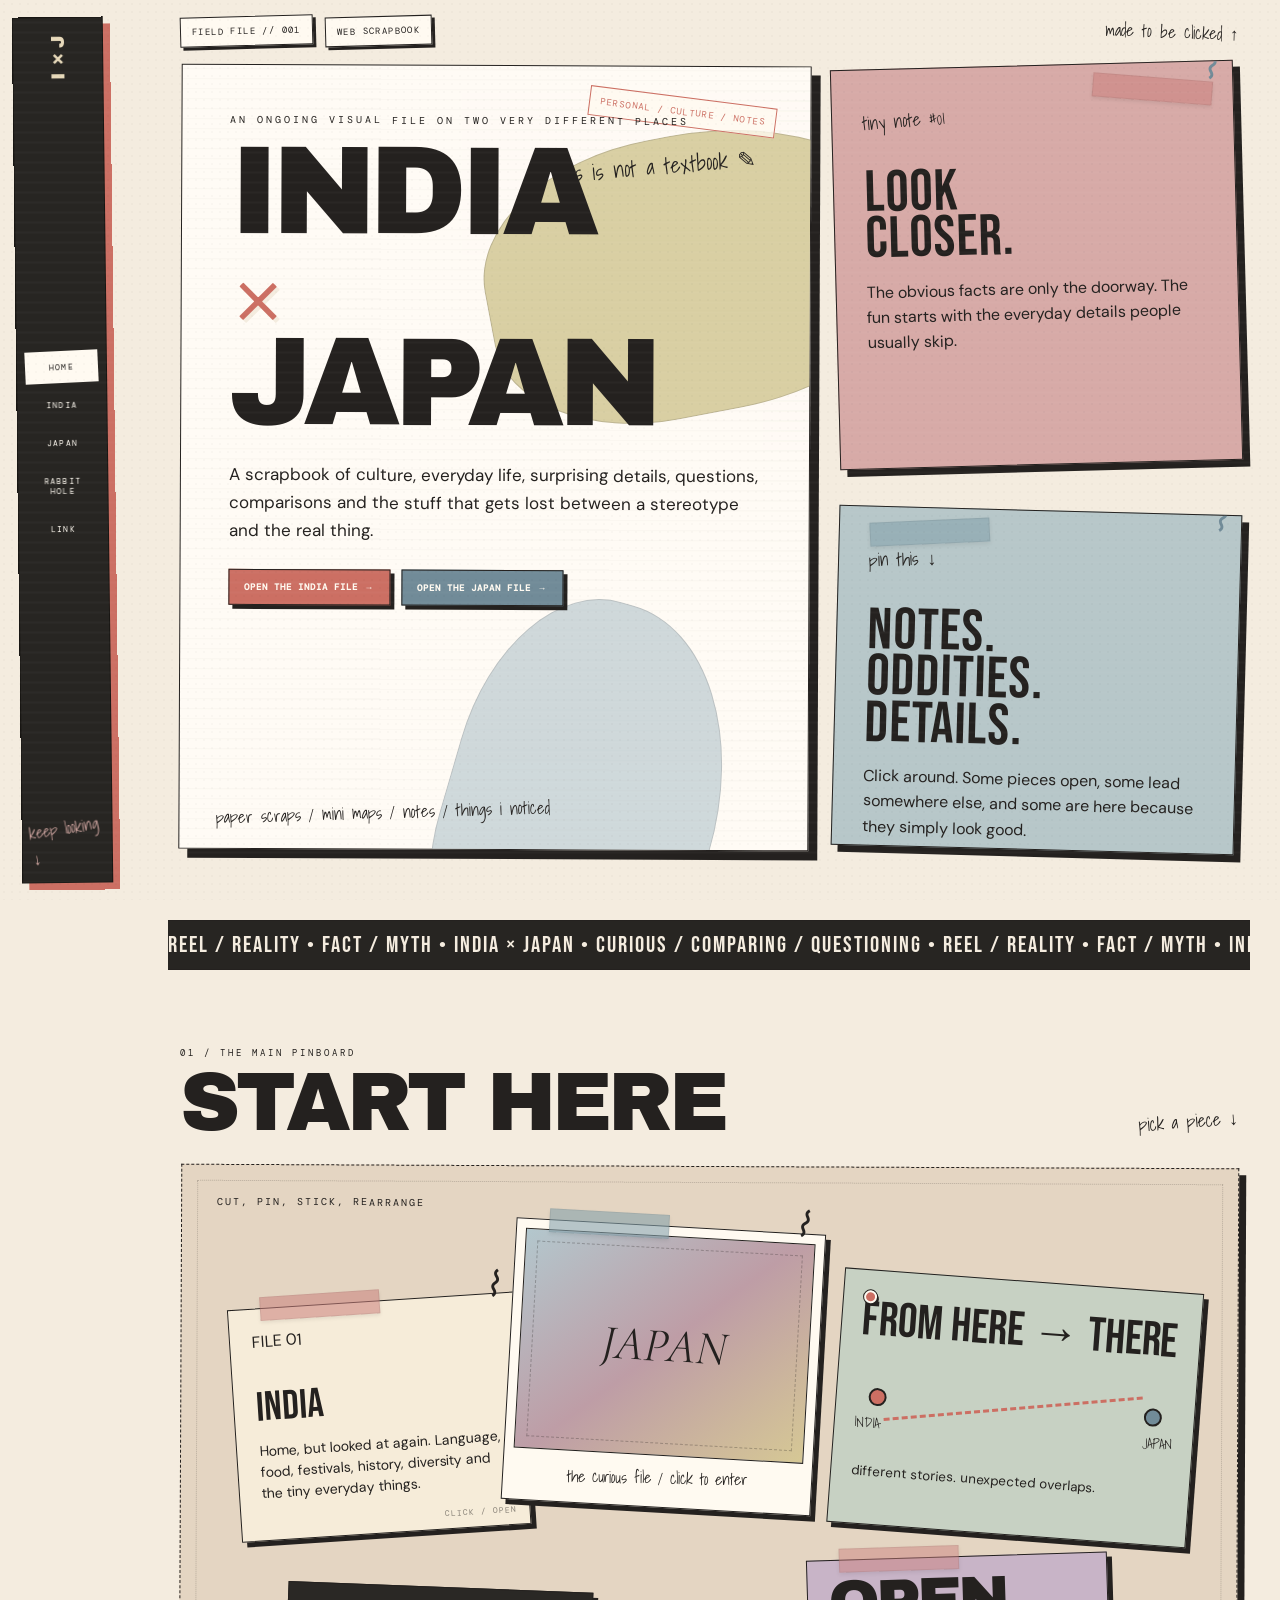
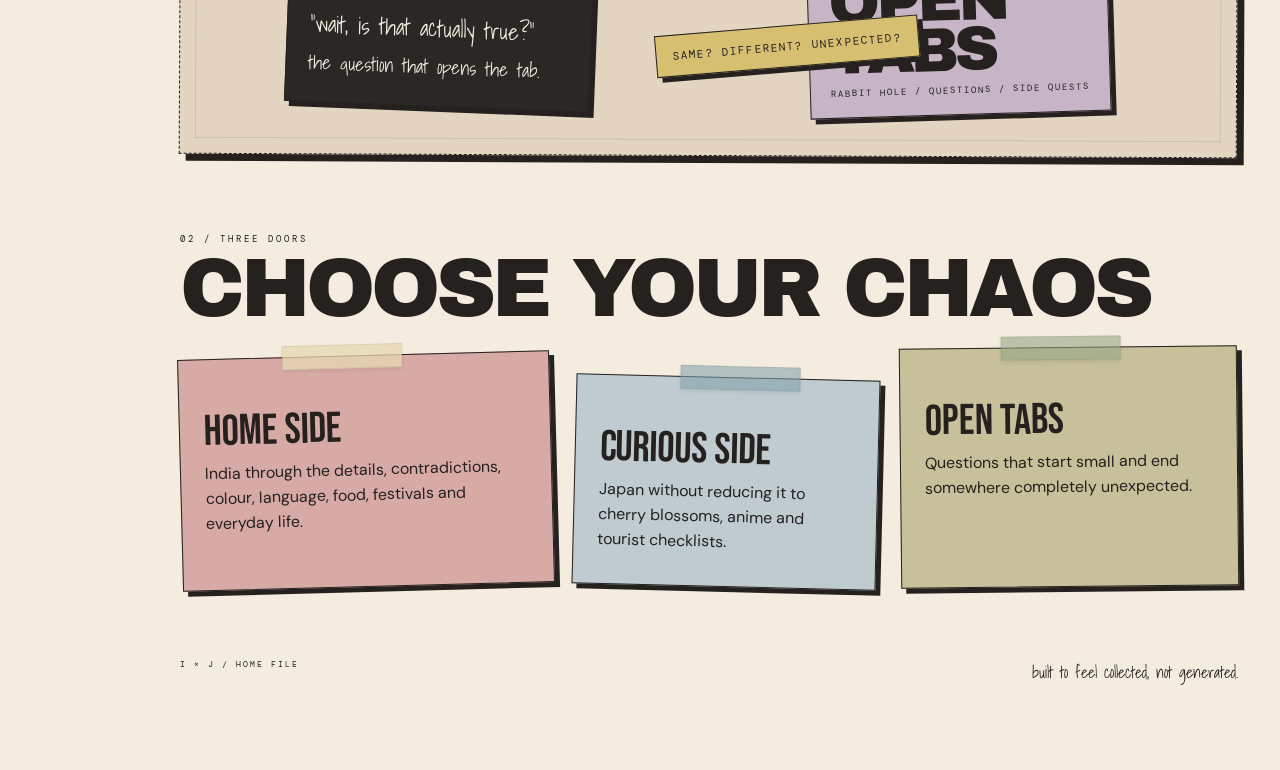
==== commit 19229e9e: "Rebuild homepage as interactive scrapbook collage" ====
--- a/index.html
+++ b/index.html
@@ -1 +1 @@
-<!DOCTYPE html><html lang="en"><head><meta charset="UTF-8"><meta name="viewport" content="width=device-width,initial-scale=1.0"><title>INDIA × JAPAN // HOME</title><link rel="stylesheet" href="styles.css?v=3"></head><body><aside class="sidebar"><a class="side-logo" href="index.html">I×J</a><nav class="side-nav"><a class="active" href="index.html">HOME</a><a href="india.html">INDIA</a><a href="japan.html">JAPAN</a><a href="rabbit-hole.html">RABBIT<br>HOLE</a><a href="connection.html">LINK</a></nav><div class="side-bottom">keep looking ↓</div></aside><main class="main"><div class="topbar"><span class="pill">FIELD FILE // 001</span><span>india × japan / personal project</span></div><section class="hero-grid"><div class="hero-card"><div class="scribble">pin this one ♡</div><div class="big-x">×</div><div class="kicker">A PERSONAL FIELD FILE</div><h1>INDIA<br><span class="hot">×</span><br>JAPAN</h1><p class="hero-sub">Culture, comparisons, random discoveries and questions that deserve a second look.</p><div class="hero-actions"><a class="btn red" href="india.html">open india</a><a class="btn blue" href="japan.html">open japan</a></div><div class="hero-scrap">paper / notes / postcards / things i noticed</div></div><div class="hero-side"><div class="panel one"><div class="tape"></div><div class="marker">✎ tiny note</div><h2>LOOK<br>CLOSER.</h2><p>Not just the obvious facts. Everyday details, habits, language, history and the little things people usually skip.</p><span class="paperclip">⌇</span></div><div class="panel two"><div class="tape"></div><div class="marker">from the pinboard →</div><h2>PEOPLE.<br>PLACES.<br>DETAILS.</h2><p>Click around. This site is built more like a scrapbook than a textbook.</p><span class="paperclip">⌇</span></div></div></section><div class="marquee"><span>CURIOUS • COMPARING • QUESTIONING • LEARNING • INDIA × JAPAN • CURIOUS • COMPARING • QUESTIONING • LEARNING •</span></div><section class="section"><div class="section-label">01 / PICK A PAGE</div><div class="cards"><a class="card red" href="india.html"><div class="num">FILE 01 / HOME SIDE</div><h3>INDIA</h3><p>Languages, food, festivals, history, diversity and the details that make home endlessly interesting.</p><div class="scribble">paperclip this →</div><span class="card-pin">●</span></a><a class="card blue" href="japan.html"><div class="num">FILE 02 / CURIOUS SIDE</div><h3>JAPAN</h3><p>Everyday life, society, history and culture, without reducing a whole country to tourist clichés.</p><div class="scribble">open file ↑</div><span class="card-pin">●</span></a><a class="card yellow" href="rabbit-hole.html"><div class="num">FILE 03 / OPEN TABS</div><h3>RABBIT<br>HOLE</h3><p>Questions, weird connections and topics that make me stop scrolling and start researching.</p><div class="scribble">one more tab...</div><span class="card-pin">●</span></a></div></section><section class="section pin-section"><div class="section-label">02 / THE LITTLE PINBOARD</div><div class="polaroids"><a class="polaroid" href="india.html"><div class="fake-photo">INDIA</div><p>home file / 01</p></a><a class="polaroid" href="connection.html"><div class="fake-photo">×</div><p>where the two meet</p></a><a class="polaroid" href="japan.html"><div class="fake-photo">JAPAN</div><p>curiosity file / 02</p></a></div></section><footer class="footer"><span>I × J / 01</span><span>Still learning. Still asking better questions.</span></footer></main></body></html>+<!doctype html><html lang="en"><head><meta charset="utf-8"><meta name="viewport" content="width=device-width,initial-scale=1"><title>INDIA × JAPAN // HOME</title><link rel="stylesheet" href="styles.css?v=5"></head><body><aside class="sidebar"><a class="side-logo" href="index.html">I×J</a><nav class="side-nav"><a class="active" href="index.html">HOME</a><a href="india.html">INDIA</a><a href="japan.html">JAPAN</a><a href="rabbit-hole.html">RABBIT<br>HOLE</a><a href="connection.html">LINK</a></nav><div class="side-bottom">keep looking ↓</div></aside><main class="main"><header class="topbar"><div class="topbar-left"><span class="pill">FIELD FILE // 001</span><span class="pill">WEB SCRAPBOOK</span></div><span class="top-hand">made to be clicked ↑</span></header><section class="hero"><div class="cover"><div class="shape a"></div><div class="shape b"></div><div class="stamp">PERSONAL / CULTURE / NOTES</div><div class="scribble">this is not a textbook ✎</div><div class="kicker">an ongoing visual file on two very different places</div><h1>INDIA<br><span class="x">×</span><br>JAPAN</h1><p class="sub">A scrapbook of culture, everyday life, surprising details, questions, comparisons and the stuff that gets lost between a stereotype and the real thing.</p><div class="buttons"><a class="btn coral" href="india.html">open the india file →</a><a class="btn blue" href="japan.html">open the japan file →</a></div><div class="footer-scribble">paper scraps / mini maps / notes / things i noticed</div></div><div class="hero-side"><div class="note"><div class="tape coral" style="top:14px;right:20px;left:auto;transform:rotate(6deg)"></div><span class="paperclip">⌇</span><span class="hand">tiny note #01</span><h2>LOOK<br>CLOSER.</h2><p>The obvious facts are only the doorway. The fun starts with the everyday details people usually skip.</p></div><div class="note"><div class="tape blue" style="top:12px;left:30px;transform:rotate(-4deg)"></div><span class="paperclip" style="right:10px;top:-10px">⌇</span><span class="hand">pin this ↓</span><h2>NOTES.<br>ODDITIES.<br>DETAILS.</h2><p>Click around. Some pieces open, some lead somewhere else, and some are here because they simply look good.</p></div></div></section><div class="marquee"><span>REEL / REALITY • FACT / MYTH • INDIA × JAPAN • CURIOUS / COMPARING / QUESTIONING • REEL / REALITY • FACT / MYTH • INDIA × JAPAN •</span></div><section class="section"><div class="section-head"><div><div class="section-label">01 / THE MAIN PINBOARD</div><h2 class="section-title">START HERE</h2></div><span class="section-hand">pick a piece ↓</span></div><div class="collage"><div class="scrap-title">CUT, PIN, STICK, REARRANGE</div><a class="piece note-piece p1 interactive-note" href="india.html"><span class="tape coral"></span><span class="paperclip">⌇</span><span class="tag">FILE 01</span><h3>INDIA</h3><p>Home, but looked at again. Language, food, festivals, history, diversity and the tiny everyday things.</p></a><a class="piece photo-piece p2" href="japan.html"><span class="tape blue"></span><span class="paperclip">⌇</span><div class="fake-photo japan">JAPAN</div><div class="photo-caption">the curious file / click to enter</div></a><a class="piece map-piece p3" href="connection.html"><span class="pin"></span><h3>FROM HERE → THERE</h3><div class="route"><span class="dot a"></span><span class="dot b"></span><span class="route-label a">INDIA</span><span class="route-label b">JAPAN</span></div><small>different stories. unexpected overlaps.</small></a><div class="piece quote-piece p4">“wait, is that actually true?”<br><small>the question that opens the tab.</small></div><a class="piece label-piece p5" href="rabbit-hole.html"><span class="tape" style="background:rgba(203,128,124,.48)"></span><div class="big">OPEN<br>TABS</div><div class="small">RABBIT HOLE / QUESTIONS / SIDE QUESTS</div></a><a class="piece sticker-piece p6" href="connection.html">same? different? unexpected?</a></div></section><section class="section"><div class="section-head"><div><div class="section-label">02 / THREE DOORS</div><h2 class="section-title">CHOOSE YOUR CHAOS</h2></div></div><div class="section-strip"><a class="strip" href="india.html"><div class="tape" style="left:28%"></div><h3>HOME SIDE</h3><p>India through the details, contradictions, colour, language, food, festivals and everyday life.</p></a><a class="strip" href="japan.html"><div class="tape blue" style="left:34%"></div><h3>CURIOUS SIDE</h3><p>Japan without reducing it to cherry blossoms, anime and tourist checklists.</p></a><a class="strip" href="rabbit-hole.html"><div class="tape sage" style="left:30%"></div><h3>OPEN TABS</h3><p>Questions that start small and end somewhere completely unexpected.</p></a></div></section><footer class="footer"><span>I × J / home file</span><span>built to feel collected, not generated.</span></footer></main><script src="script.js"></script></body></html>
--- a/styles.css
+++ b/styles.css
@@ -1,14 +1,21 @@
-@import url('https://fonts.googleapis.com/css2?family=Archivo+Black&family=Bebas+Neue&family=Cormorant+Garamond:ital,wght@0,500;0,600;1,500;1,600&family=DM+Sans:wght@400;500;700;900&family=DM+Mono:wght@400;500&family=Permanent+Marker&display=swap');
-:root{--ink:#292725;--paper:#eee5d7;--paper2:#fbf7ef;--red:#a9655f;--rose:#c99798;--butter:#cfc38f;--denim:#5f7078;--sage:#7d8b78;--plum:#756778;--fog:#d7d2ca;--shadow:7px 7px 0 rgba(41,39,37,.9)}
-*{box-sizing:border-box}html{scroll-behavior:smooth}body{margin:0;background:var(--paper);color:var(--ink);font-family:'DM Sans',Arial,sans-serif;overflow-x:hidden}body:before{content:"";position:fixed;inset:0;pointer-events:none;z-index:100;opacity:.11;background-image:radial-gradient(var(--ink) .55px,transparent .75px);background-size:9px 9px}body:after{content:"✦   ○   +   ✦   ○";position:fixed;right:-8px;top:33%;font:14px 'DM Mono';line-height:3;letter-spacing:8px;writing-mode:vertical-rl;z-index:45;opacity:.35;color:var(--denim);pointer-events:none}a{text-decoration:none;color:inherit}
-.sidebar{position:fixed;left:18px;top:18px;bottom:18px;width:96px;background:#302e2b;color:var(--paper2);z-index:50;display:flex;flex-direction:column;align-items:center;justify-content:space-between;padding:16px 10px;border:1px solid #302e2b;box-shadow:6px 6px 0 var(--red);transform:rotate(-.45deg)}.side-logo{font:17px 'Archivo Black';writing-mode:vertical-rl;transform:rotate(180deg);letter-spacing:1px;color:#d8cfa4}.side-nav{display:flex;flex-direction:column;gap:7px;width:100%}.side-nav a{font:9px 'DM Mono';letter-spacing:1px;text-align:center;padding:10px 4px;border:1px solid transparent;transition:.18s}.side-nav a:hover,.side-nav a.active{background:var(--paper2);color:var(--ink);border-color:var(--paper2);transform:rotate(-2deg) translateX(2px)}.side-bottom{font:11px 'Permanent Marker';transform:rotate(-8deg);color:#caa7a7}
-.main{margin-left:140px;padding:18px 38px 50px;max-width:1500px}.topbar{display:flex;justify-content:space-between;align-items:center;gap:15px;font:10px 'DM Mono';letter-spacing:1.4px;text-transform:uppercase;padding:7px 0 18px}.pill{border:1px solid var(--ink);padding:8px 11px;background:var(--paper2);box-shadow:3px 3px 0 var(--ink);transform:rotate(-1deg)}
-.hero-grid{min-height:82vh;display:grid;grid-template-columns:1.28fr .72fr;gap:24px}.hero-card{position:relative;overflow:hidden;border:1px solid var(--ink);background:radial-gradient(circle at 80% 18%,rgba(255,255,255,.34),transparent 27%),linear-gradient(135deg,#d8cfaa,#cfc6a4 52%,#d9cdb3);padding:48px;box-shadow:var(--shadow);display:flex;flex-direction:column;justify-content:center;transform:rotate(.25deg)}.hero-card:before{content:"FIELD NOTE // 01";position:absolute;right:25px;top:25px;border:1px solid var(--ink);background:rgba(251,247,239,.82);padding:7px 9px;font:9px 'DM Mono';letter-spacing:1px;transform:rotate(4deg)}.hero-card .scribble{position:absolute;right:34px;top:67px;font:17px 'Permanent Marker';transform:rotate(7deg);opacity:.82}.hero-card .big-x{position:absolute;right:-35px;bottom:-75px;font:italic 260px 'Cormorant Garamond';line-height:.9;color:var(--red);opacity:.18;transform:rotate(-11deg)}.kicker{font:11px 'DM Mono';letter-spacing:2px;text-transform:uppercase;margin-bottom:20px}h1{font:clamp(72px,9.5vw,150px) 'Archivo Black';line-height:.82;letter-spacing:-5px;margin:0;max-width:900px;text-transform:uppercase;position:relative;z-index:2}h1 .hot{font:italic clamp(86px,10vw,160px) 'Cormorant Garamond';color:var(--red);text-shadow:3px 3px 0 var(--paper2)}.hero-sub{font:500 17px/1.6 'DM Sans';max-width:690px;margin:28px 0 0;position:relative;z-index:2}.hero-actions{display:flex;gap:12px;flex-wrap:wrap;margin-top:28px;position:relative;z-index:3}.btn{display:inline-block;padding:12px 16px;border:1px solid var(--ink);background:rgba(251,247,239,.82);font:900 10px 'DM Mono';text-transform:uppercase;letter-spacing:1px;box-shadow:3px 3px 0 var(--ink);transition:.18s}.btn:hover{transform:translate(3px,3px) rotate(-1deg);box-shadow:1px 1px 0 var(--ink)}.btn.red{background:rgba(169,101,95,.82);color:var(--paper2)}.btn.blue{background:rgba(95,112,120,.88);color:var(--paper2)}.btn.cyan{background:rgba(125,139,120,.84)}
-.hero-side{display:grid;grid-template-rows:1fr 1fr;gap:24px}.panel{border:1px solid var(--ink);padding:27px;box-shadow:var(--shadow);position:relative;overflow:hidden;background:var(--paper2)}.panel:after{content:"♡";position:absolute;right:16px;bottom:5px;font:42px 'Cormorant Garamond';opacity:.38;transform:rotate(-10deg)}.panel h2{font:58px/.84 'Bebas Neue';margin:18px 0 15px;text-transform:uppercase}.panel.one{background:linear-gradient(145deg,#c8999b,#d8b0b0);transform:rotate(1deg)}.panel.two{background:linear-gradient(145deg,#b7c0c1,#ccd0c6);transform:rotate(-1deg)}.tape{position:absolute;width:122px;height:23px;background:rgba(252,246,226,.72);top:13px;right:16px;transform:rotate(6deg);box-shadow:0 1px 0 rgba(0,0,0,.08)}.marker{font:15px 'Permanent Marker';display:inline-block;transform:rotate(-3deg)}
-.section{padding:75px 0 0}.section-label{font:10px 'DM Mono';letter-spacing:3px;text-transform:uppercase}.cards{display:grid;grid-template-columns:repeat(3,1fr);gap:28px;margin-top:24px}.card{min-height:320px;position:relative;padding:27px 25px 22px;border:1px solid var(--ink);background:var(--paper2);box-shadow:5px 5px 0 var(--ink);overflow:visible;transition:.2s;transform:rotate(-1deg)}.card:nth-child(2){transform:rotate(1.4deg);margin-top:14px}.card:nth-child(3){transform:rotate(-.6deg);margin-top:-7px}.card:hover{transform:translate(-3px,-5px) rotate(-.5deg)}.card:before{content:"";position:absolute;left:18px;top:-13px;width:105px;height:24px;background:rgba(248,240,214,.78);transform:rotate(-4deg);border:1px solid rgba(41,39,37,.08)}.card:after{content:"📎";position:absolute;right:15px;top:-22px;font-size:22px;filter:grayscale(.35);transform:rotate(9deg)}.card.red{background:linear-gradient(145deg,#fbf7ef 0 58%,#c69a94 58% 100%)}.card.blue{background:linear-gradient(145deg,#fbf7ef 0 58%,#9dacb2 58% 100%)}.card.yellow{background:linear-gradient(145deg,#fbf7ef 0 58%,#cfc49a 58% 100%)}.card.green{background:linear-gradient(145deg,#fbf7ef 0 58%,#aeb8a2 58% 100%)}.card.pink{background:linear-gradient(145deg,#fbf7ef 0 58%,#c7a5a8 58% 100%)}.card.cyan{background:linear-gradient(145deg,#fbf7ef 0 58%,#b5bec1 58% 100%)}.card .num{font:9px 'DM Mono';letter-spacing:2px}.card h3{font:42px/.93 'Archivo Black';letter-spacing:-1.5px;margin:38px 0 18px;position:relative;z-index:1}.card p{line-height:1.58;margin:0;max-width:92%}.card .scribble{position:absolute;right:15px;bottom:11px;font:17px 'Permanent Marker';transform:rotate(-8deg)}
-.marquee{margin-top:65px;border-top:1px solid var(--ink);border-bottom:1px solid var(--ink);background:#302e2b;color:var(--paper);padding:10px 0;overflow:hidden;font:27px 'Bebas Neue';letter-spacing:2px;white-space:nowrap}.marquee span{display:inline-block;padding-right:35px}
-.page-hero{border:1px solid var(--ink);padding:42px;box-shadow:var(--shadow);position:relative;overflow:hidden;min-height:330px;background:var(--paper2)}.page-hero:before{content:"✦  tape / paper / found things";position:absolute;right:26px;top:24px;font:15px 'Permanent Marker';transform:rotate(7deg);opacity:.8}.page-hero:after{content:"";position:absolute;left:-36px;bottom:-58px;width:190px;height:190px;border-radius:48%;background:rgba(255,255,255,.24);transform:rotate(22deg)}.page-hero.red{background:linear-gradient(135deg,#d5b0aa,#b77d76)}.page-hero.blue{background:linear-gradient(135deg,#aebbc0,#718087);color:var(--paper2)}.page-hero.yellow{background:linear-gradient(135deg,#d8d0a9,#bdb57f)}.page-hero.pink{background:linear-gradient(135deg,#d2b1b4,#a78189)}.page-hero h1{font-size:clamp(68px,8.7vw,138px);max-width:900px}.page-hero .corner{position:absolute;right:30px;top:69px;font:15px 'Permanent Marker';transform:rotate(-4deg)}
-.content-grid{display:grid;grid-template-columns:.75fr 1.25fr;gap:26px;margin-top:30px}.note-stack{display:grid;gap:21px}.note-card{border:1px solid var(--ink);padding:25px;box-shadow:5px 5px 0 var(--ink);background:var(--paper2);position:relative;min-height:160px}.note-card:before{content:"";position:absolute;width:110px;height:23px;top:-13px;left:50%;transform:translateX(-50%) rotate(-3deg);background:rgba(250,245,224,.7)}.note-card:nth-child(2){transform:rotate(-1.8deg);background:#d8d0aa}.note-card:nth-child(3){transform:rotate(1.5deg);background:#c6cdd0}.note-card h3{font:43px 'Bebas Neue';margin:0 0 10px}.big-board{border:1px dashed var(--ink);padding:32px;background:rgba(251,247,239,.86);min-height:100%;position:relative;box-shadow:5px 5px 0 var(--ink);transform:rotate(.3deg)}.big-board:before{content:"PIN THIS ✦";position:absolute;right:18px;top:14px;background:#d2b1b4;border:1px solid var(--ink);padding:7px 9px;font:9px 'DM Mono';letter-spacing:1px;transform:rotate(4deg)}.big-board h2{font:72px 'Bebas Neue';margin:0 0 18px}.big-board p{font-size:17px;line-height:1.75}.highlight{background:linear-gradient(transparent 48%,rgba(207,195,143,.78) 49% 90%,transparent 91%);padding:0 3px;font-weight:900}.quote{margin-top:24px;border:1px solid var(--ink);padding:25px;background:#77697a;color:var(--paper2);font:24px 'Permanent Marker';box-shadow:6px 6px 0 var(--ink);transform:rotate(-1deg)}
-.polaroids{display:grid;grid-template-columns:repeat(3,1fr);gap:20px;margin-top:30px}.polaroid{background:var(--paper2);border:1px solid var(--ink);padding:9px 9px 17px;box-shadow:5px 5px 0 var(--ink);transform:rotate(-2.2deg)}.polaroid:nth-child(2){transform:rotate(2.2deg);margin-top:18px}.polaroid:nth-child(3){transform:rotate(-.8deg);margin-top:-8px}.polaroid .fake-photo{height:180px;border:1px solid var(--ink);display:grid;place-items:center;font:40px 'Cormorant Garamond';font-style:italic;background:radial-gradient(circle at 25% 25%,rgba(255,255,255,.35),transparent 18%),linear-gradient(135deg,#b6c2c5,#c8afb0 54%,#d1c89f);position:relative;overflow:hidden}.polaroid .fake-photo:before{content:"";position:absolute;inset:10px;border:1px dashed rgba(41,39,37,.38)}.polaroid p{text-align:center;font:15px 'Permanent Marker';margin:12px 0 0;transform:rotate(-2deg)}
-.doodle-row{display:flex;gap:12px;align-items:center;flex-wrap:wrap;margin:25px 0}.sticker{border:1px solid var(--ink);padding:9px 14px;font:900 10px 'DM Mono';box-shadow:4px 4px 0 var(--ink);display:inline-block;background:var(--paper2);position:relative}.sticker:nth-child(1){background:#d2b1b4;transform:rotate(-5deg)}.sticker:nth-child(2){background:#d8d0aa;transform:rotate(3deg)}.sticker:nth-child(3){background:#bfc9cb;transform:rotate(-2deg)}.sticker:nth-child(4){background:#aeb8a2;transform:rotate(5deg)}.divider{height:32px;margin:50px 0 0;position:relative}.divider:before{content:"✦  ───  ✦  ───  ✦";font:18px 'Permanent Marker';position:absolute;left:4px;top:0;opacity:.7}.footer{padding:65px 0 20px;display:flex;justify-content:space-between;gap:20px;font:9px 'DM Mono';letter-spacing:2px;text-transform:uppercase}.footer span:last-child{font:12px 'Permanent Marker';letter-spacing:1px}
-@media(max-width:900px){.sidebar{left:10px;right:10px;bottom:auto;width:auto;height:70px;flex-direction:row;padding:8px 12px}.side-logo{writing-mode:horizontal-tb;transform:none;font-size:15px}.side-nav{flex-direction:row;justify-content:center}.side-nav a{font-size:8px;padding:8px}.side-bottom{display:none}.main{margin-left:0;padding:92px 16px 35px}.hero-grid,.content-grid{grid-template-columns:1fr}.hero-side{grid-template-columns:1fr 1fr;grid-template-rows:auto}.cards,.polaroids{grid-template-columns:1fr}.hero-card{min-height:75vh}.page-hero h1{font-size:66px}body:after{display:none}}@media(max-width:560px){.side-nav a{font-size:7px;letter-spacing:.4px}.side-nav a:nth-child(n+5){display:none}.hero-side{grid-template-columns:1fr}.hero-card{padding:27px}.hero-card .big-x{font-size:150px}.hero-actions .btn{width:100%;text-align:center}.page-hero{padding:27px}.page-hero h1{font-size:54px}.footer{flex-direction:column}.big-board h2{font-size:53px}}
+@import url('https://fonts.googleapis.com/css2?family=Archivo+Black&family=Bebas+Neue&family=Cormorant+Garamond:ital,wght@0,500;0,600;1,500;1,600&family=DM+Sans:wght@400;500;700;900&family=DM+Mono:wght@400;500&family=Permanent+Marker&family=Shadows+Into+Light&display=swap');
+:root{--ink:#24211f;--paper:#f4ecdf;--paper2:#fffaf1;--coral:#cc6f63;--rose:#d4a1a0;--ochre:#d7bf72;--blue:#718b98;--blue2:#b5c7cf;--sage:#889b7c;--lilac:#9d879d;--black:#272522}
+*{box-sizing:border-box}html{scroll-behavior:smooth}body{margin:0;background:var(--paper);color:var(--ink);font-family:'DM Sans',sans-serif;overflow-x:hidden;position:relative}body:before{content:"";position:fixed;inset:0;pointer-events:none;z-index:100;opacity:.16;background-image:radial-gradient(rgba(36,33,31,.5) .5px,transparent .8px);background-size:8px 8px}body:after{content:"";position:fixed;inset:0;pointer-events:none;z-index:99;opacity:.1;background:repeating-linear-gradient(0deg,transparent 0 6px,rgba(255,255,255,.34) 7px,transparent 10px)}a{text-decoration:none;color:inherit}
+.sidebar{position:fixed;left:17px;top:17px;bottom:17px;width:91px;background:var(--black);color:var(--paper2);z-index:80;padding:15px 8px;display:flex;flex-direction:column;align-items:center;justify-content:space-between;box-shadow:7px 7px 0 var(--coral);transform:rotate(-.7deg);border:1px solid #171512}.side-logo{font:19px 'Archivo Black';color:#e7d9ba;writing-mode:vertical-rl;transform:rotate(180deg);letter-spacing:2px}.side-nav{display:grid;gap:6px;width:100%}.side-nav a{font:8px 'DM Mono';letter-spacing:1.1px;text-align:center;padding:10px 3px;border:1px solid transparent;transition:.16s}.side-nav a:hover,.side-nav a.active{background:var(--paper2);color:var(--ink);border-color:var(--paper2);transform:rotate(-2deg)}.side-bottom{font:16px 'Shadows Into Light';color:#d6aaa5;transform:rotate(-8deg)}
+.main{margin-left:138px;padding:16px 42px 70px;max-width:1560px}.topbar{display:flex;justify-content:space-between;align-items:center;gap:18px;font:9px 'DM Mono';letter-spacing:1.4px;text-transform:uppercase}.topbar-left{display:flex;align-items:center;gap:12px}.pill{background:var(--paper2);border:1px solid var(--ink);box-shadow:3px 3px 0 var(--ink);padding:8px 11px;transform:rotate(-1.5deg)}.top-hand{font:17px 'Shadows Into Light';text-transform:none;letter-spacing:0;transform:rotate(2deg)}
+.tape{position:absolute;width:120px;height:24px;background:rgba(231,216,179,.75);border:1px solid rgba(36,33,31,.07);box-shadow:0 2px 4px rgba(0,0,0,.08);z-index:5}.tape.coral{background:rgba(203,128,124,.55)}.tape.blue{background:rgba(132,161,171,.58)}.tape.sage{background:rgba(146,166,132,.58)}.paperclip{position:absolute;z-index:9;font:35px 'Cormorant Garamond';line-height:.8;transform:rotate(16deg)}.pin{position:absolute;width:13px;height:13px;border-radius:50%;background:var(--coral);border:2px solid var(--paper2);box-shadow:0 0 0 1px var(--ink),2px 2px 0 var(--ink);z-index:10}
+.hero{display:grid;grid-template-columns:1.22fr .78fr;gap:25px;min-height:82vh;margin-top:19px}.cover{position:relative;min-height:82vh;border:1px solid var(--ink);background:var(--paper2);box-shadow:9px 9px 0 var(--ink);padding:48px;overflow:hidden;transform:rotate(.25deg);background-image:linear-gradient(rgba(255,255,255,.28),rgba(255,255,255,.28)),repeating-linear-gradient(0deg,transparent 0 8px,rgba(100,80,65,.035) 9px 10px)}.cover .shape{position:absolute;border:1px solid rgba(36,33,31,.2);border-radius:45% 55% 50% 40%;z-index:0}.cover .shape.a{width:440px;height:280px;background:#d0c58f;right:-115px;top:65px;transform:rotate(-11deg);opacity:.8}.cover .shape.b{width:270px;height:410px;background:#b6c6cd;right:90px;bottom:-160px;transform:rotate(16deg);opacity:.65}.cover .stamp{position:absolute;right:34px;top:30px;border:1px solid var(--coral);color:var(--coral);padding:8px 10px;font:9px 'DM Mono';letter-spacing:1.4px;transform:rotate(7deg);background:rgba(255,250,241,.8)}.cover .scribble{position:absolute;right:55px;top:82px;font:22px 'Shadows Into Light';transform:rotate(-5deg)}.cover .kicker{position:relative;z-index:4;font:10px 'DM Mono';letter-spacing:3px;text-transform:uppercase;margin-bottom:18px}.cover h1{position:relative;z-index:4;font:clamp(80px,9.8vw,158px)/.76 'Archivo Black';letter-spacing:-7px;text-transform:uppercase;margin:0}.cover h1 .x{font:italic clamp(100px,11vw,178px)/.6 'Cormorant Garamond';color:var(--coral);text-shadow:3px 3px 0 var(--paper)}.cover .sub{position:relative;z-index:4;max-width:690px;font-size:17px;line-height:1.65;margin-top:30px}.cover .buttons{position:relative;z-index:11;display:flex;gap:11px;flex-wrap:wrap;margin-top:25px}.btn{display:inline-block;padding:11px 15px;border:1px solid var(--ink);box-shadow:4px 4px 0 var(--ink);font:900 9px 'DM Mono';letter-spacing:1px;text-transform:uppercase;background:var(--paper2);transition:.15s}.btn:hover{transform:translate(3px,3px) rotate(-1deg);box-shadow:1px 1px 0 var(--ink)}.btn.coral{background:var(--coral);color:var(--paper2)}.btn.blue{background:var(--blue);color:var(--paper2)}.cover .footer-scribble{position:absolute;bottom:23px;left:36px;font:17px 'Shadows Into Light';transform:rotate(-2deg)}
+.hero-side{display:grid;grid-template-rows:1fr .9fr;gap:25px}.note{position:relative;border:1px solid var(--ink);box-shadow:7px 7px 0 var(--ink);padding:30px;overflow:hidden}.note:nth-child(1){background:#d7aaa7;transform:rotate(-1.5deg)}.note:nth-child(2){background:#b7c7c9;transform:rotate(1.5deg);margin-top:20px}.note h2{font:58px/.8 'Bebas Neue';margin:42px 0 16px;letter-spacing:1px}.note p{line-height:1.58;max-width:330px}.note .hand{font:18px 'Shadows Into Light';display:block;transform:rotate(-3deg)}.note .paperclip{top:-8px;right:11px;color:var(--blue)}
+.marquee{margin:70px -12px 0;border-block:1px solid var(--ink);background:var(--black);color:var(--paper);padding:10px 0;white-space:nowrap;overflow:hidden;font:23px 'Bebas Neue';letter-spacing:2px}.marquee span{display:inline-block;padding-right:38px}
+.section{padding-top:77px}.section-head{display:flex;justify-content:space-between;align-items:flex-end;gap:15px}.section-label{font:9px 'DM Mono';letter-spacing:3px;text-transform:uppercase}.section-title{font:clamp(54px,6.5vw,94px)/.8 'Archivo Black';letter-spacing:-4px;text-transform:uppercase;margin:10px 0 0}.section-hand{font:18px 'Shadows Into Light';transform:rotate(-4deg)}
+.collage{position:relative;min-height:590px;margin-top:30px;border:1px dashed var(--ink);background:#e4d5c2;box-shadow:7px 7px 0 var(--ink);overflow:hidden;padding:30px;transform:rotate(.25deg)}.collage:before{content:"";position:absolute;inset:15px;border:1px dotted rgba(36,33,31,.22);pointer-events:none}.collage .scrap-title{position:absolute;left:35px;top:30px;font:10px 'DM Mono';letter-spacing:2px}.piece{position:absolute;border:1px solid var(--ink);box-shadow:5px 5px 0 var(--ink);background:var(--paper2);transition:.2s;cursor:pointer}.piece:hover{transform:translateY(-7px) rotate(0deg)!important;z-index:20}.piece:focus{outline:3px solid var(--coral);outline-offset:3px}.piece.note-piece{padding:22px;width:290px;min-height:180px;background:#f6ecd9}.piece.note-piece h3{font:41px/.9 'Bebas Neue';margin:38px 0 10px}.piece.note-piece p{font-size:14px;line-height:1.5}.piece.photo-piece{width:310px;padding:9px 9px 16px;background:var(--paper2)}.fake-photo{height:220px;display:grid;place-items:center;border:1px solid var(--ink);position:relative;overflow:hidden;font:48px 'Cormorant Garamond';font-style:italic}.fake-photo:before{content:"";position:absolute;inset:11px;border:1px dashed rgba(36,33,31,.28)}.fake-photo.india{background:linear-gradient(140deg,#d1a69b,#ba755e 48%,#d2bc78)}.fake-photo.japan{background:linear-gradient(140deg,#b3c7cd,#be9da6 50%,#d6c895)}.fake-photo.link{background:linear-gradient(140deg,#aebca2,#d1bf91 48%,#b7c7cd)}.photo-caption{text-align:center;font:16px 'Shadows Into Light';margin-top:9px;transform:rotate(-2deg)}.piece.map-piece{width:360px;min-height:255px;padding:20px;background:#c7d1c3}.piece.map-piece h3{font:48px/.9 'Bebas Neue';margin:8px 0}.route{height:110px;position:relative;margin-top:5px}.route:before{content:"";position:absolute;left:27px;right:31px;top:47px;border-top:3px dashed var(--coral);transform:rotate(-9deg)}.dot{position:absolute;width:18px;height:18px;border-radius:50%;background:var(--coral);border:2px solid var(--ink);top:38px}.dot.a{left:12px}.dot.b{right:12px;background:var(--blue)}.route-label{position:absolute;font:14px 'Shadows Into Light';top:62px}.route-label.a{left:0}.route-label.b{right:0}.piece.label-piece{padding:18px 20px;background:#c8b4c7;min-width:230px}.label-piece .big{font:62px/.8 'Archivo Black';letter-spacing:-4px}.label-piece .small{font:9px 'DM Mono';letter-spacing:2px;margin-top:10px}.piece.sticker-piece{padding:13px 16px;background:#d7bf72;font:11px 'DM Mono';letter-spacing:1.2px;text-transform:uppercase}.piece.quote-piece{padding:22px;width:305px;background:#2a2825;color:var(--paper);font:23px 'Shadows Into Light';transform:rotate(2deg)}.piece .tape{top:-12px;left:32px}.piece .paperclip{top:-23px;right:12px}.p1{left:5%;top:23%;transform:rotate(-4deg)}.p2{left:31%;top:10%;transform:rotate(3deg)}.p3{right:4%;top:19%;transform:rotate(4deg)}.p4{left:10%;bottom:8%;transform:rotate(3deg)}.p5{right:12%;bottom:7%;transform:rotate(-2deg)}.p6{left:45%;bottom:15%;transform:rotate(-5deg)}
+.interactive-note:after{content:"CLICK / OPEN";position:absolute;bottom:10px;right:13px;font:8px 'DM Mono';letter-spacing:1px;opacity:.52}.interactive-note.open{z-index:30}.secret{display:none;margin-top:14px;font-size:13px;line-height:1.5;border-top:1px dashed var(--ink);padding-top:13px}.interactive-note.open .secret{display:block}.secret b{font-family:'DM Mono';font-size:10px;letter-spacing:1px}
+.section-strip{display:grid;grid-template-columns:1.1fr .9fr 1fr;gap:22px;margin-top:34px}.strip{position:relative;border:1px solid var(--ink);box-shadow:5px 5px 0 var(--ink);padding:24px;min-height:210px}.strip:nth-child(1){background:#d8aaa6;transform:rotate(-1.5deg)}.strip:nth-child(2){background:#c0cbd0;transform:rotate(1.4deg);margin-top:22px}.strip:nth-child(3){background:#c8c09a;transform:rotate(-.6deg);margin-top:-8px}.strip h3{font:43px/.84 'Bebas Neue';margin:30px 0 12px}.strip p{line-height:1.55;margin:0}.strip .tape{top:-12px;left:31%}
+.page-hero{min-height:435px;position:relative;border:1px solid var(--ink);box-shadow:9px 9px 0 var(--ink);padding:45px 44px;overflow:hidden;margin-top:18px}.page-hero.red{background:#d4aaa5}.page-hero.blue{background:#b7c8ce}.page-hero.lilac{background:#c8b4c5}.page-hero.sage{background:#bfcbb8}.page-hero:before{content:"";position:absolute;inset:15px;border:1px dashed rgba(36,33,31,.28);pointer-events:none}.page-hero h1{position:relative;z-index:3;font:clamp(72px,8.8vw,140px)/.77 'Archivo Black';letter-spacing:-6px;text-transform:uppercase;max-width:860px;margin:0}.page-hero h1 .x{font:italic clamp(95px,10vw,164px) 'Cormorant Garamond';color:var(--coral)}.page-hero .side-stamp{position:absolute;right:35px;top:33px;border:1px solid var(--ink);padding:8px 10px;font:9px 'DM Mono';letter-spacing:1.4px;transform:rotate(6deg);background:rgba(255,250,241,.78)}.page-hero .side-hand{position:absolute;right:48px;bottom:33px;font:20px 'Shadows Into Light';transform:rotate(-5deg)}.page-hero .hero-note{position:absolute;right:34px;top:122px;width:225px;background:var(--paper2);border:1px solid var(--ink);box-shadow:5px 5px 0 var(--ink);padding:20px;transform:rotate(-4deg);font:17px 'Shadows Into Light';z-index:4}.page-hero .hero-note:before{content:"";position:absolute;width:100px;height:22px;top:-11px;left:34px;background:rgba(231,216,179,.73);transform:rotate(-4deg)}
+.content{display:grid;grid-template-columns:.76fr 1.24fr;gap:28px;margin-top:37px}.notes{display:grid;gap:22px}.note-card{position:relative;border:1px solid var(--ink);box-shadow:5px 5px 0 var(--ink);padding:28px;min-height:190px}.note-card:nth-child(1){background:#efe0c6;transform:rotate(-2deg)}.note-card:nth-child(2){background:#d9aaa7;transform:rotate(1.5deg)}.note-card:nth-child(3){background:#c0ccd0;transform:rotate(-1deg)}.note-card h3{font:51px/.82 'Bebas Neue';margin:30px 0 12px}.note-card p{line-height:1.56;margin:0}.note-card .paperclip{right:11px;top:-18px}.note-card .tape{top:-12px;left:34%}.board{background:var(--paper2);border:1px dashed var(--ink);box-shadow:6px 6px 0 var(--ink);padding:34px;min-height:100%;position:relative;transform:rotate(.45deg)}.board h2{font:68px/.8 'Archivo Black';letter-spacing:-4px;margin:0 0 19px}.board p{font-size:17px;line-height:1.75;max-width:700px}.highlight{background:linear-gradient(transparent 55%,rgba(215,191,114,.76) 56% 91%,transparent 92%);font-weight:900;padding:0 3px}.quote{background:#7f6a7f;color:var(--paper2);padding:22px;border:1px solid var(--ink);box-shadow:5px 5px 0 var(--ink);margin-top:25px;font:23px 'Shadows Into Light';transform:rotate(-1deg)}
+.fact-row{display:grid;grid-template-columns:repeat(3,1fr);gap:20px;margin-top:33px}.fact{position:relative;min-height:220px;border:1px solid var(--ink);box-shadow:5px 5px 0 var(--ink);padding:24px}.fact:nth-child(1){background:#d1bd79;transform:rotate(-2deg)}.fact:nth-child(2){background:#b5c5ca;transform:rotate(1deg);margin-top:15px}.fact:nth-child(3){background:#d4a4a3;transform:rotate(-1deg);margin-top:-5px}.fact .num{font:9px 'DM Mono';letter-spacing:2px}.fact h3{font:48px/.83 'Bebas Neue';margin:33px 0 12px}.fact p{line-height:1.5}.fact .hand{font:16px 'Shadows Into Light';position:absolute;right:14px;bottom:10px}
+.compare-grid{display:grid;grid-template-columns:repeat(2,1fr);gap:24px;margin-top:32px}.compare{padding:30px;border:1px solid var(--ink);min-height:285px;box-shadow:6px 6px 0 var(--ink);position:relative}.compare:nth-child(1){background:#dfd1b2;transform:rotate(-1.2deg)}.compare:nth-child(2){background:#b7c7c9;transform:rotate(1.6deg);margin-top:20px}.compare:nth-child(3){background:#d7b1b0;transform:rotate(1deg);margin-top:-10px}.compare:nth-child(4){background:#bcc8b5;transform:rotate(-1.6deg)}.compare h3{font:47px/.9 'Bebas Neue';margin:0 0 16px}.compare p{line-height:1.6}.compare .label{font:9px 'DM Mono';letter-spacing:2px;border-bottom:1px solid var(--ink);padding-bottom:8px;margin-bottom:20px;display:block}
+.question-grid{display:grid;grid-template-columns:1fr 1.25fr 1fr;gap:23px;margin-top:34px;align-items:start}.question{position:relative;border:1px solid var(--ink);box-shadow:5px 5px 0 var(--ink);padding:26px;background:var(--paper2);min-height:340px}.question:nth-child(1){background:#e0c1c1;transform:rotate(-2deg)}.question:nth-child(2){background:#d3c9a4;transform:rotate(1.7deg);margin-top:25px}.question:nth-child(3){background:#b7c5c6;transform:rotate(-1deg);margin-top:-14px}.question h3{font:60px/.8 'Bebas Neue';margin:45px 0 16px}.question p{line-height:1.65}.question .hand{position:absolute;bottom:14px;right:15px;font:17px 'Shadows Into Light';transform:rotate(-6deg)}
+.footer{padding:72px 0 15px;display:flex;justify-content:space-between;gap:15px;font:8px 'DM Mono';letter-spacing:2px;text-transform:uppercase}.footer span:last-child{font:16px 'Shadows Into Light';letter-spacing:0;text-transform:none}
+@media(max-width:950px){.sidebar{left:9px;right:9px;bottom:auto;width:auto;height:68px;flex-direction:row;padding:8px 12px}.side-logo{writing-mode:horizontal-tb;transform:none;font-size:15px}.side-nav{display:flex;justify-content:center;gap:3px}.side-nav a{font-size:7px;padding:8px}.side-bottom{display:none}.main{margin-left:0;padding:92px 18px 45px}.hero,.content{grid-template-columns:1fr}.hero-side{grid-template-columns:1fr 1fr;grid-template-rows:auto}.cover{min-height:72vh}.collage{min-height:770px}.section-strip,.fact-row{grid-template-columns:1fr}.compare-grid{grid-template-columns:1fr}.question-grid{grid-template-columns:1fr}.page-hero h1{font-size:70px}}
+@media(max-width:580px){.side-nav a:nth-child(n+5){display:none}.hero-side{grid-template-columns:1fr}.cover{padding:35px 25px}.cover h1{font-size:65px;letter-spacing:-4px}.cover h1 .x{font-size:88px}.page-hero{padding:34px 25px;min-height:470px}.page-hero h1{font-size:61px;letter-spacing:-3px}.page-hero .hero-note{right:20px;top:auto;bottom:22px;width:200px}.collage{min-height:930px}.piece.photo-piece,.piece.map-piece,.piece.quote-piece,.piece.note-piece{width:235px}.piece.map-piece{min-height:230px}.fake-photo{height:175px}.p1{left:3%;top:15%}.p2{left:27%;top:34%}.p3{right:3%;top:55%}.p4{left:3%;bottom:3%}.p5{right:3%;bottom:25%}.p6{left:25%;bottom:14%}.section{padding-top:57px}.section-title{font-size:50px}.footer{flex-direction:column}.topbar{align-items:flex-start;flex-direction:column}.top-hand{align-self:flex-end}}
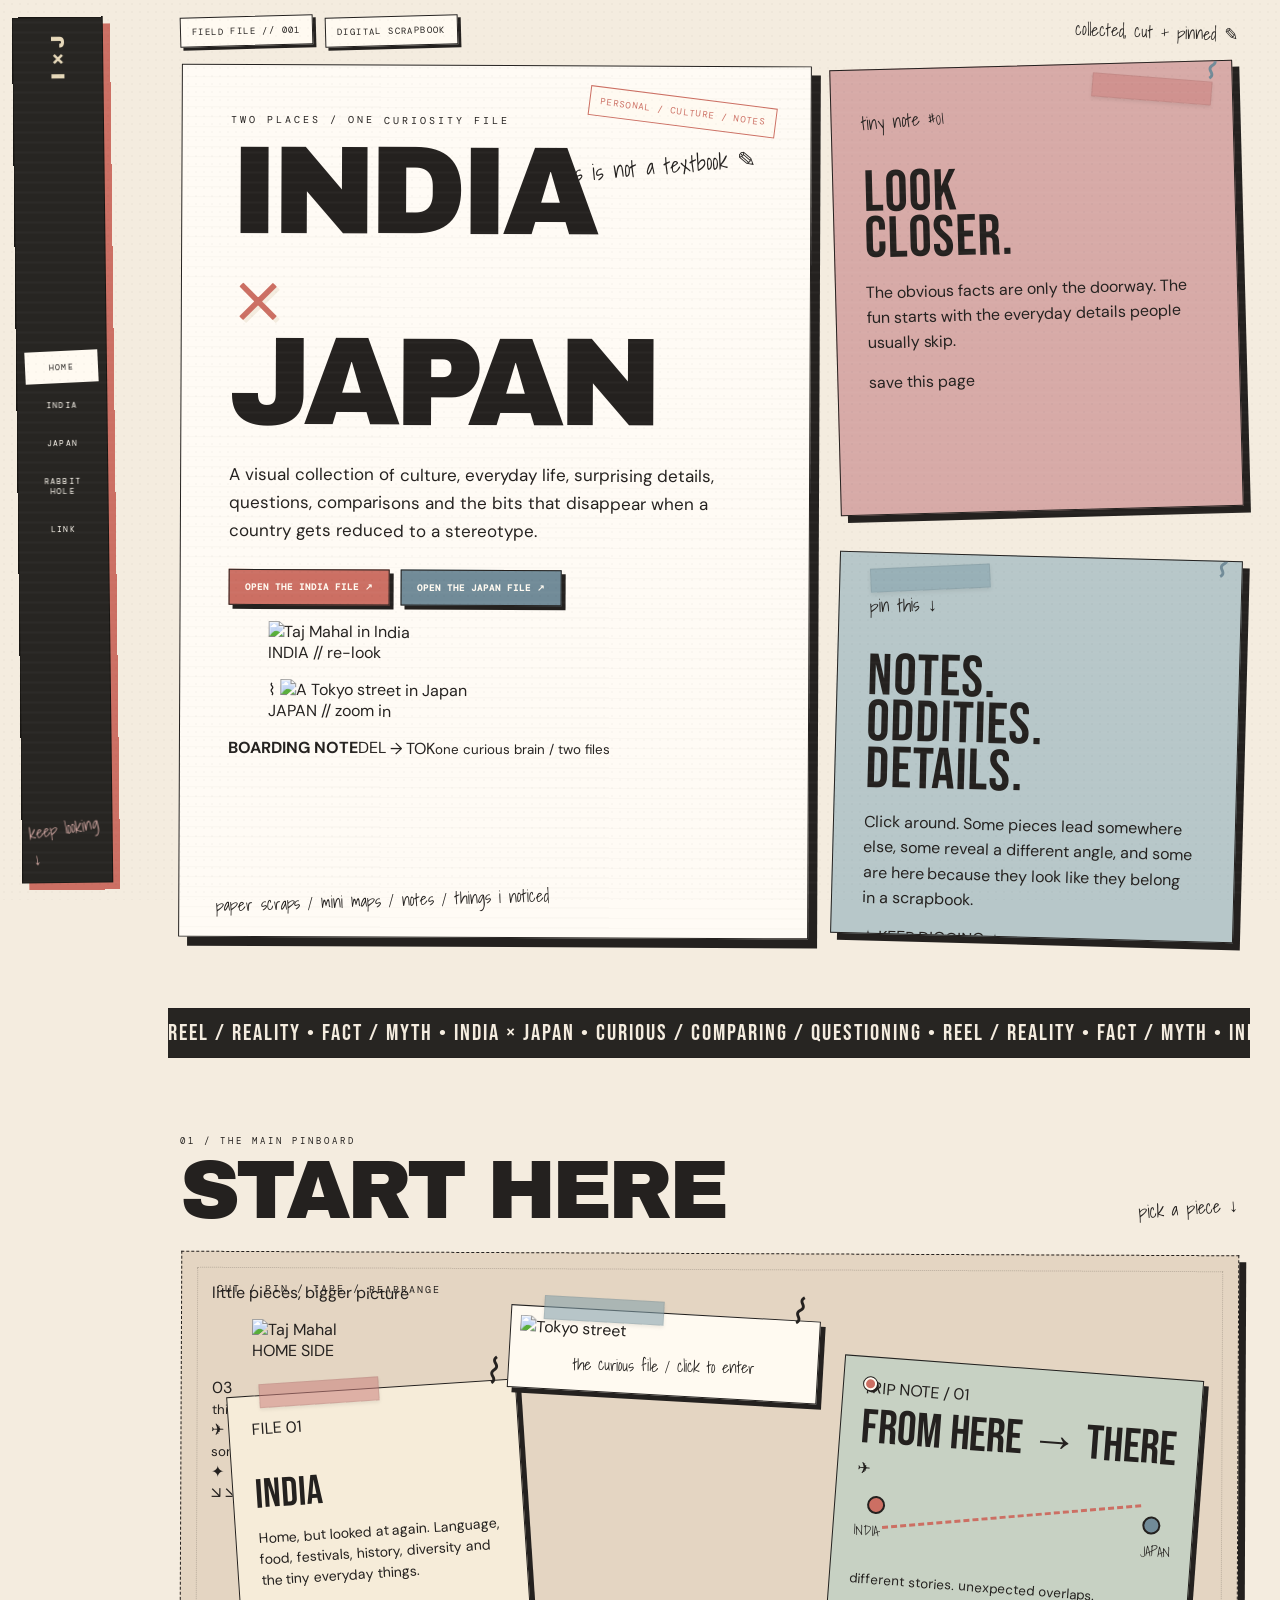
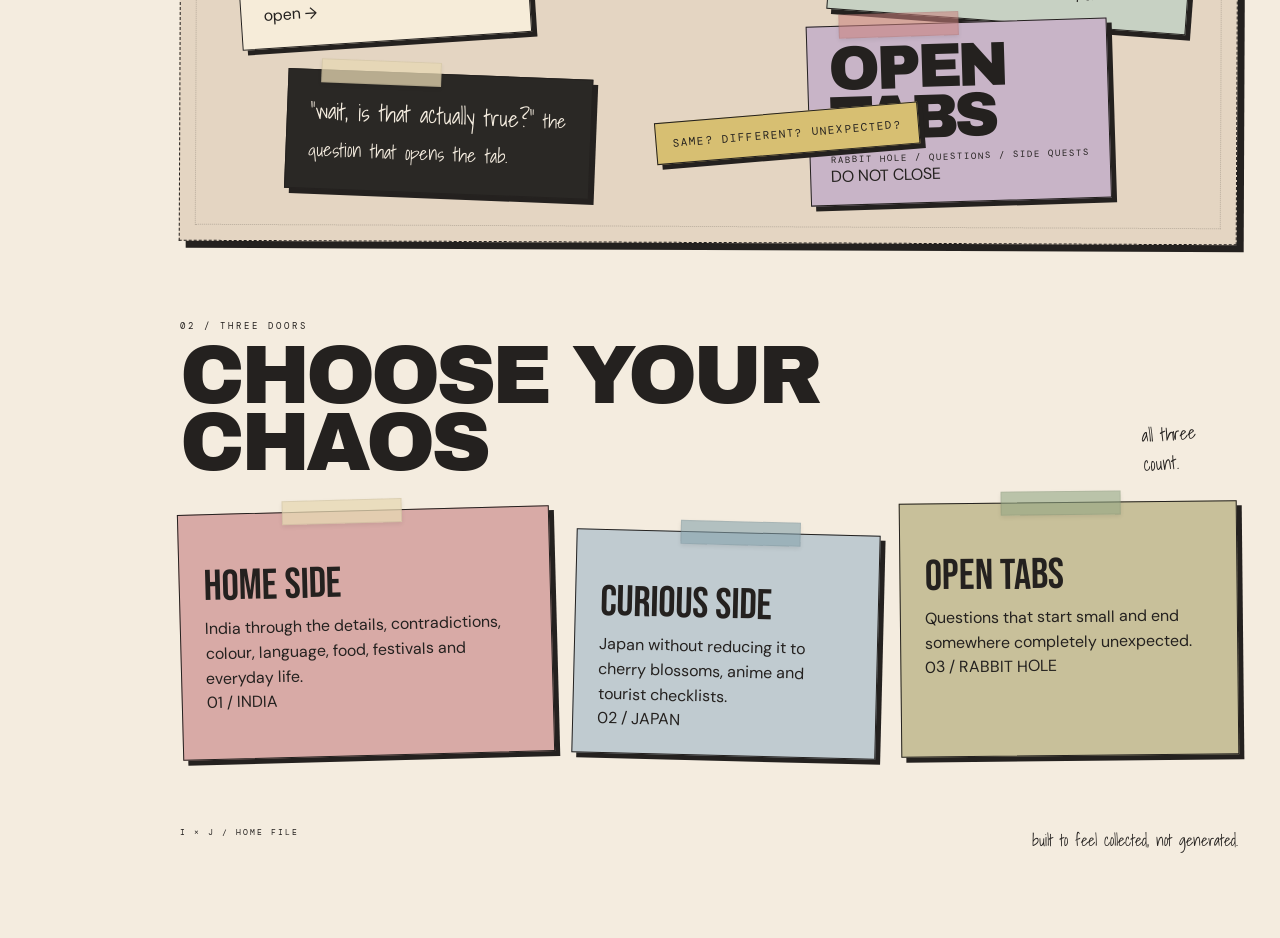
==== commit de119403: "Rework homepage into layered scrapbook collage with real photo polaroids" ====
--- a/index.html
+++ b/index.html
@@ -1 +1,169 @@
-<!doctype html><html lang="en"><head><meta charset="utf-8"><meta name="viewport" content="width=device-width,initial-scale=1"><title>INDIA × JAPAN // HOME</title><link rel="stylesheet" href="styles.css?v=5"></head><body><aside class="sidebar"><a class="side-logo" href="index.html">I×J</a><nav class="side-nav"><a class="active" href="index.html">HOME</a><a href="india.html">INDIA</a><a href="japan.html">JAPAN</a><a href="rabbit-hole.html">RABBIT<br>HOLE</a><a href="connection.html">LINK</a></nav><div class="side-bottom">keep looking ↓</div></aside><main class="main"><header class="topbar"><div class="topbar-left"><span class="pill">FIELD FILE // 001</span><span class="pill">WEB SCRAPBOOK</span></div><span class="top-hand">made to be clicked ↑</span></header><section class="hero"><div class="cover"><div class="shape a"></div><div class="shape b"></div><div class="stamp">PERSONAL / CULTURE / NOTES</div><div class="scribble">this is not a textbook ✎</div><div class="kicker">an ongoing visual file on two very different places</div><h1>INDIA<br><span class="x">×</span><br>JAPAN</h1><p class="sub">A scrapbook of culture, everyday life, surprising details, questions, comparisons and the stuff that gets lost between a stereotype and the real thing.</p><div class="buttons"><a class="btn coral" href="india.html">open the india file →</a><a class="btn blue" href="japan.html">open the japan file →</a></div><div class="footer-scribble">paper scraps / mini maps / notes / things i noticed</div></div><div class="hero-side"><div class="note"><div class="tape coral" style="top:14px;right:20px;left:auto;transform:rotate(6deg)"></div><span class="paperclip">⌇</span><span class="hand">tiny note #01</span><h2>LOOK<br>CLOSER.</h2><p>The obvious facts are only the doorway. The fun starts with the everyday details people usually skip.</p></div><div class="note"><div class="tape blue" style="top:12px;left:30px;transform:rotate(-4deg)"></div><span class="paperclip" style="right:10px;top:-10px">⌇</span><span class="hand">pin this ↓</span><h2>NOTES.<br>ODDITIES.<br>DETAILS.</h2><p>Click around. Some pieces open, some lead somewhere else, and some are here because they simply look good.</p></div></div></section><div class="marquee"><span>REEL / REALITY • FACT / MYTH • INDIA × JAPAN • CURIOUS / COMPARING / QUESTIONING • REEL / REALITY • FACT / MYTH • INDIA × JAPAN •</span></div><section class="section"><div class="section-head"><div><div class="section-label">01 / THE MAIN PINBOARD</div><h2 class="section-title">START HERE</h2></div><span class="section-hand">pick a piece ↓</span></div><div class="collage"><div class="scrap-title">CUT, PIN, STICK, REARRANGE</div><a class="piece note-piece p1 interactive-note" href="india.html"><span class="tape coral"></span><span class="paperclip">⌇</span><span class="tag">FILE 01</span><h3>INDIA</h3><p>Home, but looked at again. Language, food, festivals, history, diversity and the tiny everyday things.</p></a><a class="piece photo-piece p2" href="japan.html"><span class="tape blue"></span><span class="paperclip">⌇</span><div class="fake-photo japan">JAPAN</div><div class="photo-caption">the curious file / click to enter</div></a><a class="piece map-piece p3" href="connection.html"><span class="pin"></span><h3>FROM HERE → THERE</h3><div class="route"><span class="dot a"></span><span class="dot b"></span><span class="route-label a">INDIA</span><span class="route-label b">JAPAN</span></div><small>different stories. unexpected overlaps.</small></a><div class="piece quote-piece p4">“wait, is that actually true?”<br><small>the question that opens the tab.</small></div><a class="piece label-piece p5" href="rabbit-hole.html"><span class="tape" style="background:rgba(203,128,124,.48)"></span><div class="big">OPEN<br>TABS</div><div class="small">RABBIT HOLE / QUESTIONS / SIDE QUESTS</div></a><a class="piece sticker-piece p6" href="connection.html">same? different? unexpected?</a></div></section><section class="section"><div class="section-head"><div><div class="section-label">02 / THREE DOORS</div><h2 class="section-title">CHOOSE YOUR CHAOS</h2></div></div><div class="section-strip"><a class="strip" href="india.html"><div class="tape" style="left:28%"></div><h3>HOME SIDE</h3><p>India through the details, contradictions, colour, language, food, festivals and everyday life.</p></a><a class="strip" href="japan.html"><div class="tape blue" style="left:34%"></div><h3>CURIOUS SIDE</h3><p>Japan without reducing it to cherry blossoms, anime and tourist checklists.</p></a><a class="strip" href="rabbit-hole.html"><div class="tape sage" style="left:30%"></div><h3>OPEN TABS</h3><p>Questions that start small and end somewhere completely unexpected.</p></a></div></section><footer class="footer"><span>I × J / home file</span><span>built to feel collected, not generated.</span></footer></main><script src="script.js"></script></body></html>+<!doctype html>
+<html lang="en">
+<head>
+  <meta charset="utf-8">
+  <meta name="viewport" content="width=device-width,initial-scale=1">
+  <title>INDIA × JAPAN // SCRAPBOOK</title>
+  <link rel="stylesheet" href="styles.css?v=6">
+</head>
+<body>
+  <aside class="sidebar">
+    <a class="side-logo" href="index.html">I×J</a>
+    <nav class="side-nav">
+      <a class="active" href="index.html">HOME</a>
+      <a href="india.html">INDIA</a>
+      <a href="japan.html">JAPAN</a>
+      <a href="rabbit-hole.html">RABBIT<br>HOLE</a>
+      <a href="connection.html">LINK</a>
+    </nav>
+    <div class="side-bottom">keep looking ↓</div>
+  </aside>
+
+  <main class="main">
+    <header class="topbar">
+      <div class="topbar-left">
+        <span class="pill">FIELD FILE // 001</span>
+        <span class="pill pill-quiet">DIGITAL SCRAPBOOK</span>
+      </div>
+      <span class="top-hand">collected, cut + pinned ✎</span>
+    </header>
+
+    <section class="hero">
+      <div class="cover">
+        <div class="cover-grid"></div>
+        <div class="cover-shape shape-a"></div>
+        <div class="cover-shape shape-b"></div>
+        <div class="cover-shape shape-c"></div>
+        <div class="stamp">PERSONAL / CULTURE / NOTES</div>
+        <div class="scribble">this is not a textbook ✎</div>
+        <div class="kicker">two places / one curiosity file</div>
+        <h1>INDIA<br><span class="x">×</span><br>JAPAN</h1>
+        <p class="sub">A visual collection of culture, everyday life, surprising details, questions, comparisons and the bits that disappear when a country gets reduced to a stereotype.</p>
+        <div class="buttons">
+          <a class="btn coral" href="india.html">open the india file ↗</a>
+          <a class="btn blue" href="japan.html">open the japan file ↗</a>
+        </div>
+        <div class="footer-scribble">paper scraps / mini maps / notes / things i noticed</div>
+
+        <figure class="mini-polaroid polaroid-india">
+          <span class="polaroid-tape"></span>
+          <img src="https://images.unsplash.com/photo-1579042007913-1e0d48b7c285?auto=format&fit=crop&w=900&q=75" alt="Taj Mahal in India">
+          <figcaption>INDIA // re-look</figcaption>
+        </figure>
+        <figure class="mini-polaroid polaroid-japan">
+          <span class="polaroid-clip">⌇</span>
+          <img src="https://images.unsplash.com/photo-1584047882779-700f688db11d?auto=format&fit=crop&w=900&q=75" alt="A Tokyo street in Japan">
+          <figcaption>JAPAN // zoom in</figcaption>
+        </figure>
+        <div class="ticket-note"><b>BOARDING NOTE</b><span>DEL → TOK</span><small>one curious brain / two files</small></div>
+      </div>
+
+      <div class="hero-side">
+        <div class="note sticky-coral">
+          <div class="tape coral" style="top:14px;right:20px;left:auto;transform:rotate(6deg)"></div>
+          <span class="paperclip">⌇</span>
+          <span class="hand">tiny note #01</span>
+          <h2>LOOK<br>CLOSER.</h2>
+          <p>The obvious facts are only the doorway. The fun starts with the everyday details people usually skip.</p>
+          <span class="scribble-small">save this page</span>
+        </div>
+        <div class="note sticky-blue">
+          <div class="tape blue" style="top:12px;left:30px;transform:rotate(-4deg)"></div>
+          <span class="paperclip" style="right:10px;top:-10px">⌇</span>
+          <span class="hand">pin this ↓</span>
+          <h2>NOTES.<br>ODDITIES.<br>DETAILS.</h2>
+          <p>Click around. Some pieces lead somewhere else, some reveal a different angle, and some are here because they look like they belong in a scrapbook.</p>
+          <div class="tiny-sticker">✦ KEEP DIGGING ✦</div>
+        </div>
+      </div>
+    </section>
+
+    <div class="marquee"><span>REEL / REALITY • FACT / MYTH • INDIA × JAPAN • CURIOUS / COMPARING / QUESTIONING • REEL / REALITY • FACT / MYTH • INDIA × JAPAN •</span></div>
+
+    <section class="section">
+      <div class="section-head">
+        <div>
+          <div class="section-label">01 / THE MAIN PINBOARD</div>
+          <h2 class="section-title">START HERE</h2>
+        </div>
+        <span class="section-hand">pick a piece ↓</span>
+      </div>
+
+      <div class="collage main-collage">
+        <div class="scrap-title">CUT / PIN / TAPE / REARRANGE</div>
+        <div class="scribble-corner">little pieces, bigger picture</div>
+
+        <a class="piece note-piece p1" href="india.html">
+          <span class="tape coral"></span><span class="paperclip">⌇</span>
+          <span class="tag">FILE 01</span>
+          <h3>INDIA</h3>
+          <p>Home, but looked at again. Language, food, festivals, history, diversity and the tiny everyday things.</p>
+          <span class="piece-arrow">open →</span>
+        </a>
+
+        <a class="piece photo-piece p2" href="japan.html">
+          <span class="tape blue"></span><span class="paperclip">⌇</span>
+          <div class="real-photo japan-photo"><img src="https://images.unsplash.com/photo-1584047882779-700f688db11d?auto=format&fit=crop&w=1000&q=78" alt="Tokyo street"></div>
+          <div class="photo-caption">the curious file / click to enter</div>
+        </a>
+
+        <a class="piece map-piece p3" href="connection.html">
+          <span class="pin"></span>
+          <span class="route-label-top">TRIP NOTE / 01</span>
+          <h3>FROM HERE → THERE</h3>
+          <div class="route">
+            <span class="dot a"></span>
+            <span class="dot b"></span>
+            <span class="route-line"></span>
+            <span class="route-plane">✈</span>
+            <span class="route-label a">INDIA</span>
+            <span class="route-label b">JAPAN</span>
+          </div>
+          <small>different stories. unexpected overlaps.</small>
+        </a>
+
+        <div class="piece quote-piece p4">
+          <span class="tape"></span>
+          “wait, is that actually true?”
+          <small>the question that opens the tab.</small>
+        </div>
+
+        <a class="piece label-piece p5" href="rabbit-hole.html">
+          <span class="tape coral"></span>
+          <div class="big">OPEN<br>TABS</div>
+          <div class="small">RABBIT HOLE / QUESTIONS / SIDE QUESTS</div>
+          <span class="stamp-mini">DO NOT CLOSE</span>
+        </a>
+
+        <a class="piece sticker-piece p6" href="connection.html">same? different? unexpected?</a>
+
+        <figure class="background-polaroid bgp-one">
+          <img src="https://images.unsplash.com/photo-1579042007913-1e0d48b7c285?auto=format&fit=crop&w=700&q=72" alt="Taj Mahal">
+          <figcaption>HOME SIDE</figcaption>
+        </figure>
+        <div class="background-card bgc-one">03<br><small>things i did not expect</small></div>
+        <div class="background-card bgc-two">✈<br><small>somewhere between here + there</small></div>
+        <div class="doodle doodle-star">✦</div>
+        <div class="doodle doodle-arrow">↘ ↘ ↘</div>
+      </div>
+    </section>
+
+    <section class="section section-last">
+      <div class="section-head">
+        <div>
+          <div class="section-label">02 / THREE DOORS</div>
+          <h2 class="section-title">CHOOSE YOUR CHAOS</h2>
+        </div>
+        <span class="section-hand">all three count.</span>
+      </div>
+      <div class="section-strip">
+        <a class="strip strip-red" href="india.html"><div class="tape" style="left:28%"></div><h3>HOME SIDE</h3><p>India through the details, contradictions, colour, language, food, festivals and everyday life.</p><span class="strip-label">01 / INDIA</span></a>
+        <a class="strip strip-blue" href="japan.html"><div class="tape blue" style="left:34%"></div><h3>CURIOUS SIDE</h3><p>Japan without reducing it to cherry blossoms, anime and tourist checklists.</p><span class="strip-label">02 / JAPAN</span></a>
+        <a class="strip strip-sage" href="rabbit-hole.html"><div class="tape sage" style="left:30%"></div><h3>OPEN TABS</h3><p>Questions that start small and end somewhere completely unexpected.</p><span class="strip-label">03 / RABBIT HOLE</span></a>
+      </div>
+    </section>
+
+    <footer class="footer"><span>I × J / home file</span><span>built to feel collected, not generated.</span></footer>
+  </main>
+</body>
+</html>
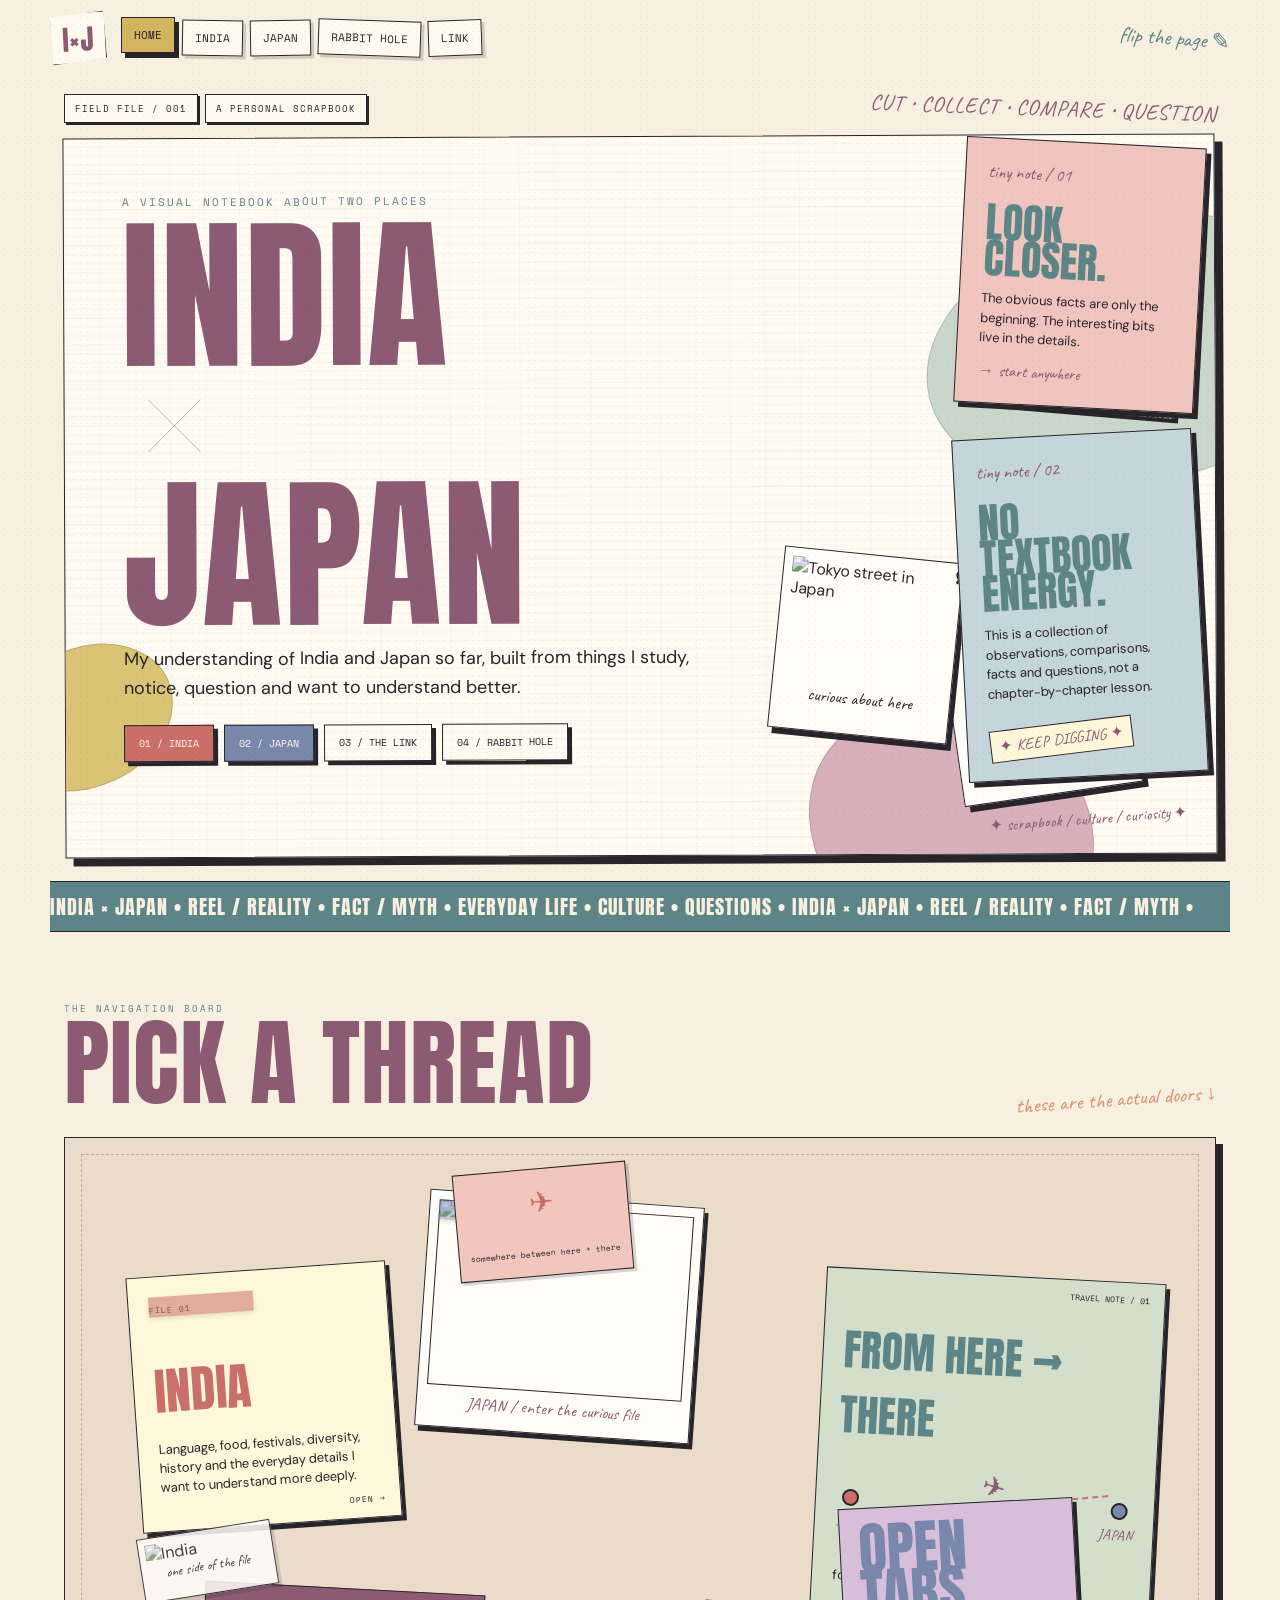
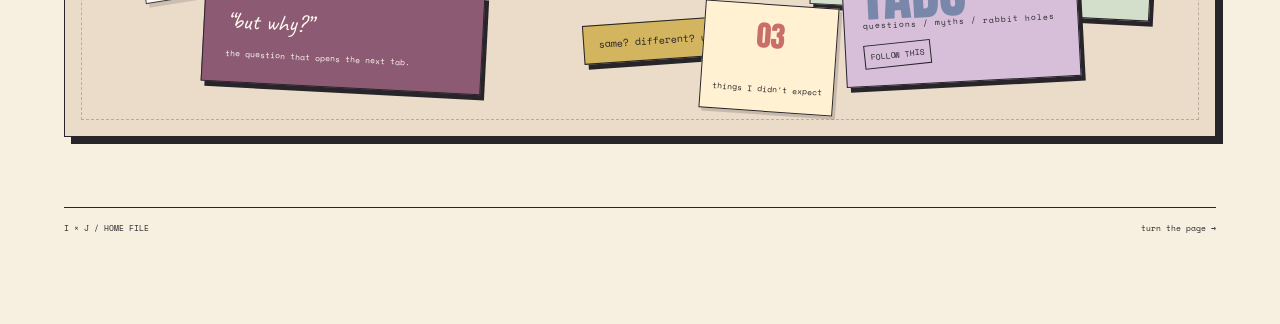
==== commit 3573c2c2: "Make homepage a true scrapbook cover and navigation spread" ====
--- a/index.html
+++ b/index.html
@@ -1,169 +1 @@
-<!doctype html>
-<html lang="en">
-<head>
-  <meta charset="utf-8">
-  <meta name="viewport" content="width=device-width,initial-scale=1">
-  <title>INDIA × JAPAN // SCRAPBOOK</title>
-  <link rel="stylesheet" href="styles.css?v=6">
-</head>
-<body>
-  <aside class="sidebar">
-    <a class="side-logo" href="index.html">I×J</a>
-    <nav class="side-nav">
-      <a class="active" href="index.html">HOME</a>
-      <a href="india.html">INDIA</a>
-      <a href="japan.html">JAPAN</a>
-      <a href="rabbit-hole.html">RABBIT<br>HOLE</a>
-      <a href="connection.html">LINK</a>
-    </nav>
-    <div class="side-bottom">keep looking ↓</div>
-  </aside>
-
-  <main class="main">
-    <header class="topbar">
-      <div class="topbar-left">
-        <span class="pill">FIELD FILE // 001</span>
-        <span class="pill pill-quiet">DIGITAL SCRAPBOOK</span>
-      </div>
-      <span class="top-hand">collected, cut + pinned ✎</span>
-    </header>
-
-    <section class="hero">
-      <div class="cover">
-        <div class="cover-grid"></div>
-        <div class="cover-shape shape-a"></div>
-        <div class="cover-shape shape-b"></div>
-        <div class="cover-shape shape-c"></div>
-        <div class="stamp">PERSONAL / CULTURE / NOTES</div>
-        <div class="scribble">this is not a textbook ✎</div>
-        <div class="kicker">two places / one curiosity file</div>
-        <h1>INDIA<br><span class="x">×</span><br>JAPAN</h1>
-        <p class="sub">A visual collection of culture, everyday life, surprising details, questions, comparisons and the bits that disappear when a country gets reduced to a stereotype.</p>
-        <div class="buttons">
-          <a class="btn coral" href="india.html">open the india file ↗</a>
-          <a class="btn blue" href="japan.html">open the japan file ↗</a>
-        </div>
-        <div class="footer-scribble">paper scraps / mini maps / notes / things i noticed</div>
-
-        <figure class="mini-polaroid polaroid-india">
-          <span class="polaroid-tape"></span>
-          <img src="https://images.unsplash.com/photo-1579042007913-1e0d48b7c285?auto=format&fit=crop&w=900&q=75" alt="Taj Mahal in India">
-          <figcaption>INDIA // re-look</figcaption>
-        </figure>
-        <figure class="mini-polaroid polaroid-japan">
-          <span class="polaroid-clip">⌇</span>
-          <img src="https://images.unsplash.com/photo-1584047882779-700f688db11d?auto=format&fit=crop&w=900&q=75" alt="A Tokyo street in Japan">
-          <figcaption>JAPAN // zoom in</figcaption>
-        </figure>
-        <div class="ticket-note"><b>BOARDING NOTE</b><span>DEL → TOK</span><small>one curious brain / two files</small></div>
-      </div>
-
-      <div class="hero-side">
-        <div class="note sticky-coral">
-          <div class="tape coral" style="top:14px;right:20px;left:auto;transform:rotate(6deg)"></div>
-          <span class="paperclip">⌇</span>
-          <span class="hand">tiny note #01</span>
-          <h2>LOOK<br>CLOSER.</h2>
-          <p>The obvious facts are only the doorway. The fun starts with the everyday details people usually skip.</p>
-          <span class="scribble-small">save this page</span>
-        </div>
-        <div class="note sticky-blue">
-          <div class="tape blue" style="top:12px;left:30px;transform:rotate(-4deg)"></div>
-          <span class="paperclip" style="right:10px;top:-10px">⌇</span>
-          <span class="hand">pin this ↓</span>
-          <h2>NOTES.<br>ODDITIES.<br>DETAILS.</h2>
-          <p>Click around. Some pieces lead somewhere else, some reveal a different angle, and some are here because they look like they belong in a scrapbook.</p>
-          <div class="tiny-sticker">✦ KEEP DIGGING ✦</div>
-        </div>
-      </div>
-    </section>
-
-    <div class="marquee"><span>REEL / REALITY • FACT / MYTH • INDIA × JAPAN • CURIOUS / COMPARING / QUESTIONING • REEL / REALITY • FACT / MYTH • INDIA × JAPAN •</span></div>
-
-    <section class="section">
-      <div class="section-head">
-        <div>
-          <div class="section-label">01 / THE MAIN PINBOARD</div>
-          <h2 class="section-title">START HERE</h2>
-        </div>
-        <span class="section-hand">pick a piece ↓</span>
-      </div>
-
-      <div class="collage main-collage">
-        <div class="scrap-title">CUT / PIN / TAPE / REARRANGE</div>
-        <div class="scribble-corner">little pieces, bigger picture</div>
-
-        <a class="piece note-piece p1" href="india.html">
-          <span class="tape coral"></span><span class="paperclip">⌇</span>
-          <span class="tag">FILE 01</span>
-          <h3>INDIA</h3>
-          <p>Home, but looked at again. Language, food, festivals, history, diversity and the tiny everyday things.</p>
-          <span class="piece-arrow">open →</span>
-        </a>
-
-        <a class="piece photo-piece p2" href="japan.html">
-          <span class="tape blue"></span><span class="paperclip">⌇</span>
-          <div class="real-photo japan-photo"><img src="https://images.unsplash.com/photo-1584047882779-700f688db11d?auto=format&fit=crop&w=1000&q=78" alt="Tokyo street"></div>
-          <div class="photo-caption">the curious file / click to enter</div>
-        </a>
-
-        <a class="piece map-piece p3" href="connection.html">
-          <span class="pin"></span>
-          <span class="route-label-top">TRIP NOTE / 01</span>
-          <h3>FROM HERE → THERE</h3>
-          <div class="route">
-            <span class="dot a"></span>
-            <span class="dot b"></span>
-            <span class="route-line"></span>
-            <span class="route-plane">✈</span>
-            <span class="route-label a">INDIA</span>
-            <span class="route-label b">JAPAN</span>
-          </div>
-          <small>different stories. unexpected overlaps.</small>
-        </a>
-
-        <div class="piece quote-piece p4">
-          <span class="tape"></span>
-          “wait, is that actually true?”
-          <small>the question that opens the tab.</small>
-        </div>
-
-        <a class="piece label-piece p5" href="rabbit-hole.html">
-          <span class="tape coral"></span>
-          <div class="big">OPEN<br>TABS</div>
-          <div class="small">RABBIT HOLE / QUESTIONS / SIDE QUESTS</div>
-          <span class="stamp-mini">DO NOT CLOSE</span>
-        </a>
-
-        <a class="piece sticker-piece p6" href="connection.html">same? different? unexpected?</a>
-
-        <figure class="background-polaroid bgp-one">
-          <img src="https://images.unsplash.com/photo-1579042007913-1e0d48b7c285?auto=format&fit=crop&w=700&q=72" alt="Taj Mahal">
-          <figcaption>HOME SIDE</figcaption>
-        </figure>
-        <div class="background-card bgc-one">03<br><small>things i did not expect</small></div>
-        <div class="background-card bgc-two">✈<br><small>somewhere between here + there</small></div>
-        <div class="doodle doodle-star">✦</div>
-        <div class="doodle doodle-arrow">↘ ↘ ↘</div>
-      </div>
-    </section>
-
-    <section class="section section-last">
-      <div class="section-head">
-        <div>
-          <div class="section-label">02 / THREE DOORS</div>
-          <h2 class="section-title">CHOOSE YOUR CHAOS</h2>
-        </div>
-        <span class="section-hand">all three count.</span>
-      </div>
-      <div class="section-strip">
-        <a class="strip strip-red" href="india.html"><div class="tape" style="left:28%"></div><h3>HOME SIDE</h3><p>India through the details, contradictions, colour, language, food, festivals and everyday life.</p><span class="strip-label">01 / INDIA</span></a>
-        <a class="strip strip-blue" href="japan.html"><div class="tape blue" style="left:34%"></div><h3>CURIOUS SIDE</h3><p>Japan without reducing it to cherry blossoms, anime and tourist checklists.</p><span class="strip-label">02 / JAPAN</span></a>
-        <a class="strip strip-sage" href="rabbit-hole.html"><div class="tape sage" style="left:30%"></div><h3>OPEN TABS</h3><p>Questions that start small and end somewhere completely unexpected.</p><span class="strip-label">03 / RABBIT HOLE</span></a>
-      </div>
-    </section>
-
-    <footer class="footer"><span>I × J / home file</span><span>built to feel collected, not generated.</span></footer>
-  </main>
-</body>
-</html>+<!doctype html><html lang="en"><head><meta charset="utf-8"><meta name="viewport" content="width=device-width,initial-scale=1"><title>INDIA × JAPAN // SCRAPBOOK</title><link rel="stylesheet" href="styles.css?v=7"></head><body><aside class="sidebar"><a class="side-logo" href="index.html">I×J</a><nav class="side-nav"><a class="active" href="index.html">HOME</a><a href="india.html">INDIA</a><a href="japan.html">JAPAN</a><a href="rabbit-hole.html">RABBIT HOLE</a><a href="connection.html">LINK</a></nav><div class="side-bottom">flip the page ✎</div></aside><main class="main"><header class="topbar"><div><span class="pill">FIELD FILE / 001</span> <span class="pill">A PERSONAL SCRAPBOOK</span></div><span class="top-hand">cut • collect • compare • question</span></header><section class="hero"><div class="cover"><div class="cover-grid"></div><div class="cover-shape shape-a"></div><div class="cover-shape shape-b"></div><div class="cover-shape shape-c"></div><div class="kicker">a visual notebook about two places</div><h1>INDIA<br><span class="x">×</span><br>JAPAN</h1><p class="sub">My understanding of India and Japan so far, built from things I study, notice, question and want to understand better.</p><div class="buttons"><a class="btn coral" href="india.html">01 / INDIA</a><a class="btn blue" href="japan.html">02 / JAPAN</a><a class="btn" href="connection.html">03 / THE LINK</a><a class="btn" href="rabbit-hole.html">04 / RABBIT HOLE</a></div><div class="ticket-note"><b>FIELD TRIP</b><span>IND → JPN</span><small>same curiosity / different context</small></div><figure class="mini-polaroid polaroid-india"><span class="polaroid-tape"></span><img src="https://images.unsplash.com/photo-1579042007913-1e0d48b7c285?auto=format&fit=crop&w=900&q=75" alt="Taj Mahal in India"><figcaption>home, looked at again</figcaption></figure><figure class="mini-polaroid polaroid-japan"><span class="polaroid-clip">⌇</span><img src="https://images.unsplash.com/photo-1584047882779-700f688db11d?auto=format&fit=crop&w=900&q=75" alt="Tokyo street in Japan"><figcaption>curious about here</figcaption></figure></div><div class="hero-side"><div class="note sticky-coral"><span class="hand">tiny note / 01</span><h2>LOOK<br>CLOSER.</h2><p>The obvious facts are only the beginning. The interesting bits live in the details.</p><span class="scribble-small">→ start anywhere</span></div><div class="note sticky-blue"><span class="hand">tiny note / 02</span><h2>NO<br>TEXTBOOK<br>ENERGY.</h2><p>This is a collection of observations, comparisons, facts and questions, not a chapter-by-chapter lesson.</p><span class="tiny-sticker">✦ KEEP DIGGING ✦</span></div></div></section><div class="marquee"><span>INDIA × JAPAN • REEL / REALITY • FACT / MYTH • EVERYDAY LIFE • CULTURE • QUESTIONS • INDIA × JAPAN • REEL / REALITY • FACT / MYTH •</span></div><section class="section"><div class="section-head"><div><div class="section-label">THE NAVIGATION BOARD</div><h2 class="section-title">PICK A THREAD</h2></div><span class="section-hand">these are the actual doors ↓</span></div><div class="collage"><div class="piece note-piece p1" onclick="location.href='india.html'"><span class="tape coral"></span><span class="tag">FILE 01</span><h3>INDIA</h3><p>Language, food, festivals, diversity, history and the everyday details I want to understand more deeply.</p><span class="piece-arrow">OPEN →</span></div><div class="piece photo-piece p2" onclick="location.href='japan.html'"><span class="tape blue"></span><div class="real-photo"><img src="https://images.unsplash.com/photo-1584047882779-700f688db11d?auto=format&fit=crop&w=1000&q=78" alt="Tokyo street"></div><div class="photo-caption">JAPAN / enter the curious file</div></div><div class="piece map-piece p3" onclick="location.href='connection.html'"><span class="route-label-top">TRAVEL NOTE / 01</span><h3>FROM HERE → THERE</h3><div class="route"><span class="dot a"></span><span class="dot b"></span><span class="route-line"></span><span class="route-plane">✈</span><span class="route-label a">INDIA</span><span class="route-label b">JAPAN</span></div><small>follow the connection, not a ranking.</small></div><div class="piece quote-piece p4" onclick="location.href='rabbit-hole.html'">“but why?”<small>the question that opens the next tab.</small></div><div class="piece label-piece p5" onclick="location.href='rabbit-hole.html'"><div class="big">OPEN<br>TABS</div><div class="small">questions / myths / rabbit holes</div><span class="stamp-mini">FOLLOW THIS</span></div><div class="piece sticker-piece p6" onclick="location.href='connection.html'">same? different? unexpected?</div><figure class="background-polaroid"><img src="https://images.unsplash.com/photo-1579042007913-1e0d48b7c285?auto=format&fit=crop&w=700&q=72" alt="India"><figcaption>one side of the file</figcaption></figure><div class="background-card bgc-one">03<br><small>things I didn't expect</small></div><div class="background-card bgc-two">✈<br><small>somewhere between here + there</small></div><div class="doodle doodle-star">✦ ✦</div></div></section><footer class="footer"><span>I × J / HOME FILE</span><span>turn the page →</span></footer></main></body></html>
--- a/styles.css
+++ b/styles.css
@@ -1,21 +1,10 @@
-@import url('https://fonts.googleapis.com/css2?family=Archivo+Black&family=Bebas+Neue&family=Cormorant+Garamond:ital,wght@0,500;0,600;1,500;1,600&family=DM+Sans:wght@400;500;700;900&family=DM+Mono:wght@400;500&family=Permanent+Marker&family=Shadows+Into+Light&display=swap');
-:root{--ink:#24211f;--paper:#f4ecdf;--paper2:#fffaf1;--coral:#cc6f63;--rose:#d4a1a0;--ochre:#d7bf72;--blue:#718b98;--blue2:#b5c7cf;--sage:#889b7c;--lilac:#9d879d;--black:#272522}
-*{box-sizing:border-box}html{scroll-behavior:smooth}body{margin:0;background:var(--paper);color:var(--ink);font-family:'DM Sans',sans-serif;overflow-x:hidden;position:relative}body:before{content:"";position:fixed;inset:0;pointer-events:none;z-index:100;opacity:.16;background-image:radial-gradient(rgba(36,33,31,.5) .5px,transparent .8px);background-size:8px 8px}body:after{content:"";position:fixed;inset:0;pointer-events:none;z-index:99;opacity:.1;background:repeating-linear-gradient(0deg,transparent 0 6px,rgba(255,255,255,.34) 7px,transparent 10px)}a{text-decoration:none;color:inherit}
-.sidebar{position:fixed;left:17px;top:17px;bottom:17px;width:91px;background:var(--black);color:var(--paper2);z-index:80;padding:15px 8px;display:flex;flex-direction:column;align-items:center;justify-content:space-between;box-shadow:7px 7px 0 var(--coral);transform:rotate(-.7deg);border:1px solid #171512}.side-logo{font:19px 'Archivo Black';color:#e7d9ba;writing-mode:vertical-rl;transform:rotate(180deg);letter-spacing:2px}.side-nav{display:grid;gap:6px;width:100%}.side-nav a{font:8px 'DM Mono';letter-spacing:1.1px;text-align:center;padding:10px 3px;border:1px solid transparent;transition:.16s}.side-nav a:hover,.side-nav a.active{background:var(--paper2);color:var(--ink);border-color:var(--paper2);transform:rotate(-2deg)}.side-bottom{font:16px 'Shadows Into Light';color:#d6aaa5;transform:rotate(-8deg)}
-.main{margin-left:138px;padding:16px 42px 70px;max-width:1560px}.topbar{display:flex;justify-content:space-between;align-items:center;gap:18px;font:9px 'DM Mono';letter-spacing:1.4px;text-transform:uppercase}.topbar-left{display:flex;align-items:center;gap:12px}.pill{background:var(--paper2);border:1px solid var(--ink);box-shadow:3px 3px 0 var(--ink);padding:8px 11px;transform:rotate(-1.5deg)}.top-hand{font:17px 'Shadows Into Light';text-transform:none;letter-spacing:0;transform:rotate(2deg)}
-.tape{position:absolute;width:120px;height:24px;background:rgba(231,216,179,.75);border:1px solid rgba(36,33,31,.07);box-shadow:0 2px 4px rgba(0,0,0,.08);z-index:5}.tape.coral{background:rgba(203,128,124,.55)}.tape.blue{background:rgba(132,161,171,.58)}.tape.sage{background:rgba(146,166,132,.58)}.paperclip{position:absolute;z-index:9;font:35px 'Cormorant Garamond';line-height:.8;transform:rotate(16deg)}.pin{position:absolute;width:13px;height:13px;border-radius:50%;background:var(--coral);border:2px solid var(--paper2);box-shadow:0 0 0 1px var(--ink),2px 2px 0 var(--ink);z-index:10}
-.hero{display:grid;grid-template-columns:1.22fr .78fr;gap:25px;min-height:82vh;margin-top:19px}.cover{position:relative;min-height:82vh;border:1px solid var(--ink);background:var(--paper2);box-shadow:9px 9px 0 var(--ink);padding:48px;overflow:hidden;transform:rotate(.25deg);background-image:linear-gradient(rgba(255,255,255,.28),rgba(255,255,255,.28)),repeating-linear-gradient(0deg,transparent 0 8px,rgba(100,80,65,.035) 9px 10px)}.cover .shape{position:absolute;border:1px solid rgba(36,33,31,.2);border-radius:45% 55% 50% 40%;z-index:0}.cover .shape.a{width:440px;height:280px;background:#d0c58f;right:-115px;top:65px;transform:rotate(-11deg);opacity:.8}.cover .shape.b{width:270px;height:410px;background:#b6c6cd;right:90px;bottom:-160px;transform:rotate(16deg);opacity:.65}.cover .stamp{position:absolute;right:34px;top:30px;border:1px solid var(--coral);color:var(--coral);padding:8px 10px;font:9px 'DM Mono';letter-spacing:1.4px;transform:rotate(7deg);background:rgba(255,250,241,.8)}.cover .scribble{position:absolute;right:55px;top:82px;font:22px 'Shadows Into Light';transform:rotate(-5deg)}.cover .kicker{position:relative;z-index:4;font:10px 'DM Mono';letter-spacing:3px;text-transform:uppercase;margin-bottom:18px}.cover h1{position:relative;z-index:4;font:clamp(80px,9.8vw,158px)/.76 'Archivo Black';letter-spacing:-7px;text-transform:uppercase;margin:0}.cover h1 .x{font:italic clamp(100px,11vw,178px)/.6 'Cormorant Garamond';color:var(--coral);text-shadow:3px 3px 0 var(--paper)}.cover .sub{position:relative;z-index:4;max-width:690px;font-size:17px;line-height:1.65;margin-top:30px}.cover .buttons{position:relative;z-index:11;display:flex;gap:11px;flex-wrap:wrap;margin-top:25px}.btn{display:inline-block;padding:11px 15px;border:1px solid var(--ink);box-shadow:4px 4px 0 var(--ink);font:900 9px 'DM Mono';letter-spacing:1px;text-transform:uppercase;background:var(--paper2);transition:.15s}.btn:hover{transform:translate(3px,3px) rotate(-1deg);box-shadow:1px 1px 0 var(--ink)}.btn.coral{background:var(--coral);color:var(--paper2)}.btn.blue{background:var(--blue);color:var(--paper2)}.cover .footer-scribble{position:absolute;bottom:23px;left:36px;font:17px 'Shadows Into Light';transform:rotate(-2deg)}
-.hero-side{display:grid;grid-template-rows:1fr .9fr;gap:25px}.note{position:relative;border:1px solid var(--ink);box-shadow:7px 7px 0 var(--ink);padding:30px;overflow:hidden}.note:nth-child(1){background:#d7aaa7;transform:rotate(-1.5deg)}.note:nth-child(2){background:#b7c7c9;transform:rotate(1.5deg);margin-top:20px}.note h2{font:58px/.8 'Bebas Neue';margin:42px 0 16px;letter-spacing:1px}.note p{line-height:1.58;max-width:330px}.note .hand{font:18px 'Shadows Into Light';display:block;transform:rotate(-3deg)}.note .paperclip{top:-8px;right:11px;color:var(--blue)}
-.marquee{margin:70px -12px 0;border-block:1px solid var(--ink);background:var(--black);color:var(--paper);padding:10px 0;white-space:nowrap;overflow:hidden;font:23px 'Bebas Neue';letter-spacing:2px}.marquee span{display:inline-block;padding-right:38px}
-.section{padding-top:77px}.section-head{display:flex;justify-content:space-between;align-items:flex-end;gap:15px}.section-label{font:9px 'DM Mono';letter-spacing:3px;text-transform:uppercase}.section-title{font:clamp(54px,6.5vw,94px)/.8 'Archivo Black';letter-spacing:-4px;text-transform:uppercase;margin:10px 0 0}.section-hand{font:18px 'Shadows Into Light';transform:rotate(-4deg)}
-.collage{position:relative;min-height:590px;margin-top:30px;border:1px dashed var(--ink);background:#e4d5c2;box-shadow:7px 7px 0 var(--ink);overflow:hidden;padding:30px;transform:rotate(.25deg)}.collage:before{content:"";position:absolute;inset:15px;border:1px dotted rgba(36,33,31,.22);pointer-events:none}.collage .scrap-title{position:absolute;left:35px;top:30px;font:10px 'DM Mono';letter-spacing:2px}.piece{position:absolute;border:1px solid var(--ink);box-shadow:5px 5px 0 var(--ink);background:var(--paper2);transition:.2s;cursor:pointer}.piece:hover{transform:translateY(-7px) rotate(0deg)!important;z-index:20}.piece:focus{outline:3px solid var(--coral);outline-offset:3px}.piece.note-piece{padding:22px;width:290px;min-height:180px;background:#f6ecd9}.piece.note-piece h3{font:41px/.9 'Bebas Neue';margin:38px 0 10px}.piece.note-piece p{font-size:14px;line-height:1.5}.piece.photo-piece{width:310px;padding:9px 9px 16px;background:var(--paper2)}.fake-photo{height:220px;display:grid;place-items:center;border:1px solid var(--ink);position:relative;overflow:hidden;font:48px 'Cormorant Garamond';font-style:italic}.fake-photo:before{content:"";position:absolute;inset:11px;border:1px dashed rgba(36,33,31,.28)}.fake-photo.india{background:linear-gradient(140deg,#d1a69b,#ba755e 48%,#d2bc78)}.fake-photo.japan{background:linear-gradient(140deg,#b3c7cd,#be9da6 50%,#d6c895)}.fake-photo.link{background:linear-gradient(140deg,#aebca2,#d1bf91 48%,#b7c7cd)}.photo-caption{text-align:center;font:16px 'Shadows Into Light';margin-top:9px;transform:rotate(-2deg)}.piece.map-piece{width:360px;min-height:255px;padding:20px;background:#c7d1c3}.piece.map-piece h3{font:48px/.9 'Bebas Neue';margin:8px 0}.route{height:110px;position:relative;margin-top:5px}.route:before{content:"";position:absolute;left:27px;right:31px;top:47px;border-top:3px dashed var(--coral);transform:rotate(-9deg)}.dot{position:absolute;width:18px;height:18px;border-radius:50%;background:var(--coral);border:2px solid var(--ink);top:38px}.dot.a{left:12px}.dot.b{right:12px;background:var(--blue)}.route-label{position:absolute;font:14px 'Shadows Into Light';top:62px}.route-label.a{left:0}.route-label.b{right:0}.piece.label-piece{padding:18px 20px;background:#c8b4c7;min-width:230px}.label-piece .big{font:62px/.8 'Archivo Black';letter-spacing:-4px}.label-piece .small{font:9px 'DM Mono';letter-spacing:2px;margin-top:10px}.piece.sticker-piece{padding:13px 16px;background:#d7bf72;font:11px 'DM Mono';letter-spacing:1.2px;text-transform:uppercase}.piece.quote-piece{padding:22px;width:305px;background:#2a2825;color:var(--paper);font:23px 'Shadows Into Light';transform:rotate(2deg)}.piece .tape{top:-12px;left:32px}.piece .paperclip{top:-23px;right:12px}.p1{left:5%;top:23%;transform:rotate(-4deg)}.p2{left:31%;top:10%;transform:rotate(3deg)}.p3{right:4%;top:19%;transform:rotate(4deg)}.p4{left:10%;bottom:8%;transform:rotate(3deg)}.p5{right:12%;bottom:7%;transform:rotate(-2deg)}.p6{left:45%;bottom:15%;transform:rotate(-5deg)}
-.interactive-note:after{content:"CLICK / OPEN";position:absolute;bottom:10px;right:13px;font:8px 'DM Mono';letter-spacing:1px;opacity:.52}.interactive-note.open{z-index:30}.secret{display:none;margin-top:14px;font-size:13px;line-height:1.5;border-top:1px dashed var(--ink);padding-top:13px}.interactive-note.open .secret{display:block}.secret b{font-family:'DM Mono';font-size:10px;letter-spacing:1px}
-.section-strip{display:grid;grid-template-columns:1.1fr .9fr 1fr;gap:22px;margin-top:34px}.strip{position:relative;border:1px solid var(--ink);box-shadow:5px 5px 0 var(--ink);padding:24px;min-height:210px}.strip:nth-child(1){background:#d8aaa6;transform:rotate(-1.5deg)}.strip:nth-child(2){background:#c0cbd0;transform:rotate(1.4deg);margin-top:22px}.strip:nth-child(3){background:#c8c09a;transform:rotate(-.6deg);margin-top:-8px}.strip h3{font:43px/.84 'Bebas Neue';margin:30px 0 12px}.strip p{line-height:1.55;margin:0}.strip .tape{top:-12px;left:31%}
-.page-hero{min-height:435px;position:relative;border:1px solid var(--ink);box-shadow:9px 9px 0 var(--ink);padding:45px 44px;overflow:hidden;margin-top:18px}.page-hero.red{background:#d4aaa5}.page-hero.blue{background:#b7c8ce}.page-hero.lilac{background:#c8b4c5}.page-hero.sage{background:#bfcbb8}.page-hero:before{content:"";position:absolute;inset:15px;border:1px dashed rgba(36,33,31,.28);pointer-events:none}.page-hero h1{position:relative;z-index:3;font:clamp(72px,8.8vw,140px)/.77 'Archivo Black';letter-spacing:-6px;text-transform:uppercase;max-width:860px;margin:0}.page-hero h1 .x{font:italic clamp(95px,10vw,164px) 'Cormorant Garamond';color:var(--coral)}.page-hero .side-stamp{position:absolute;right:35px;top:33px;border:1px solid var(--ink);padding:8px 10px;font:9px 'DM Mono';letter-spacing:1.4px;transform:rotate(6deg);background:rgba(255,250,241,.78)}.page-hero .side-hand{position:absolute;right:48px;bottom:33px;font:20px 'Shadows Into Light';transform:rotate(-5deg)}.page-hero .hero-note{position:absolute;right:34px;top:122px;width:225px;background:var(--paper2);border:1px solid var(--ink);box-shadow:5px 5px 0 var(--ink);padding:20px;transform:rotate(-4deg);font:17px 'Shadows Into Light';z-index:4}.page-hero .hero-note:before{content:"";position:absolute;width:100px;height:22px;top:-11px;left:34px;background:rgba(231,216,179,.73);transform:rotate(-4deg)}
-.content{display:grid;grid-template-columns:.76fr 1.24fr;gap:28px;margin-top:37px}.notes{display:grid;gap:22px}.note-card{position:relative;border:1px solid var(--ink);box-shadow:5px 5px 0 var(--ink);padding:28px;min-height:190px}.note-card:nth-child(1){background:#efe0c6;transform:rotate(-2deg)}.note-card:nth-child(2){background:#d9aaa7;transform:rotate(1.5deg)}.note-card:nth-child(3){background:#c0ccd0;transform:rotate(-1deg)}.note-card h3{font:51px/.82 'Bebas Neue';margin:30px 0 12px}.note-card p{line-height:1.56;margin:0}.note-card .paperclip{right:11px;top:-18px}.note-card .tape{top:-12px;left:34%}.board{background:var(--paper2);border:1px dashed var(--ink);box-shadow:6px 6px 0 var(--ink);padding:34px;min-height:100%;position:relative;transform:rotate(.45deg)}.board h2{font:68px/.8 'Archivo Black';letter-spacing:-4px;margin:0 0 19px}.board p{font-size:17px;line-height:1.75;max-width:700px}.highlight{background:linear-gradient(transparent 55%,rgba(215,191,114,.76) 56% 91%,transparent 92%);font-weight:900;padding:0 3px}.quote{background:#7f6a7f;color:var(--paper2);padding:22px;border:1px solid var(--ink);box-shadow:5px 5px 0 var(--ink);margin-top:25px;font:23px 'Shadows Into Light';transform:rotate(-1deg)}
-.fact-row{display:grid;grid-template-columns:repeat(3,1fr);gap:20px;margin-top:33px}.fact{position:relative;min-height:220px;border:1px solid var(--ink);box-shadow:5px 5px 0 var(--ink);padding:24px}.fact:nth-child(1){background:#d1bd79;transform:rotate(-2deg)}.fact:nth-child(2){background:#b5c5ca;transform:rotate(1deg);margin-top:15px}.fact:nth-child(3){background:#d4a4a3;transform:rotate(-1deg);margin-top:-5px}.fact .num{font:9px 'DM Mono';letter-spacing:2px}.fact h3{font:48px/.83 'Bebas Neue';margin:33px 0 12px}.fact p{line-height:1.5}.fact .hand{font:16px 'Shadows Into Light';position:absolute;right:14px;bottom:10px}
-.compare-grid{display:grid;grid-template-columns:repeat(2,1fr);gap:24px;margin-top:32px}.compare{padding:30px;border:1px solid var(--ink);min-height:285px;box-shadow:6px 6px 0 var(--ink);position:relative}.compare:nth-child(1){background:#dfd1b2;transform:rotate(-1.2deg)}.compare:nth-child(2){background:#b7c7c9;transform:rotate(1.6deg);margin-top:20px}.compare:nth-child(3){background:#d7b1b0;transform:rotate(1deg);margin-top:-10px}.compare:nth-child(4){background:#bcc8b5;transform:rotate(-1.6deg)}.compare h3{font:47px/.9 'Bebas Neue';margin:0 0 16px}.compare p{line-height:1.6}.compare .label{font:9px 'DM Mono';letter-spacing:2px;border-bottom:1px solid var(--ink);padding-bottom:8px;margin-bottom:20px;display:block}
-.question-grid{display:grid;grid-template-columns:1fr 1.25fr 1fr;gap:23px;margin-top:34px;align-items:start}.question{position:relative;border:1px solid var(--ink);box-shadow:5px 5px 0 var(--ink);padding:26px;background:var(--paper2);min-height:340px}.question:nth-child(1){background:#e0c1c1;transform:rotate(-2deg)}.question:nth-child(2){background:#d3c9a4;transform:rotate(1.7deg);margin-top:25px}.question:nth-child(3){background:#b7c5c6;transform:rotate(-1deg);margin-top:-14px}.question h3{font:60px/.8 'Bebas Neue';margin:45px 0 16px}.question p{line-height:1.65}.question .hand{position:absolute;bottom:14px;right:15px;font:17px 'Shadows Into Light';transform:rotate(-6deg)}
-.footer{padding:72px 0 15px;display:flex;justify-content:space-between;gap:15px;font:8px 'DM Mono';letter-spacing:2px;text-transform:uppercase}.footer span:last-child{font:16px 'Shadows Into Light';letter-spacing:0;text-transform:none}
-@media(max-width:950px){.sidebar{left:9px;right:9px;bottom:auto;width:auto;height:68px;flex-direction:row;padding:8px 12px}.side-logo{writing-mode:horizontal-tb;transform:none;font-size:15px}.side-nav{display:flex;justify-content:center;gap:3px}.side-nav a{font-size:7px;padding:8px}.side-bottom{display:none}.main{margin-left:0;padding:92px 18px 45px}.hero,.content{grid-template-columns:1fr}.hero-side{grid-template-columns:1fr 1fr;grid-template-rows:auto}.cover{min-height:72vh}.collage{min-height:770px}.section-strip,.fact-row{grid-template-columns:1fr}.compare-grid{grid-template-columns:1fr}.question-grid{grid-template-columns:1fr}.page-hero h1{font-size:70px}}
-@media(max-width:580px){.side-nav a:nth-child(n+5){display:none}.hero-side{grid-template-columns:1fr}.cover{padding:35px 25px}.cover h1{font-size:65px;letter-spacing:-4px}.cover h1 .x{font-size:88px}.page-hero{padding:34px 25px;min-height:470px}.page-hero h1{font-size:61px;letter-spacing:-3px}.page-hero .hero-note{right:20px;top:auto;bottom:22px;width:200px}.collage{min-height:930px}.piece.photo-piece,.piece.map-piece,.piece.quote-piece,.piece.note-piece{width:235px}.piece.map-piece{min-height:230px}.fake-photo{height:175px}.p1{left:3%;top:15%}.p2{left:27%;top:34%}.p3{right:3%;top:55%}.p4{left:3%;bottom:3%}.p5{right:3%;bottom:25%}.p6{left:25%;bottom:14%}.section{padding-top:57px}.section-title{font-size:50px}.footer{flex-direction:column}.topbar{align-items:flex-start;flex-direction:column}.top-hand{align-self:flex-end}}
+@import url('https://fonts.googleapis.com/css2?family=Anton&family=Bodoni+Moda:opsz,wght@6..96,500;6..96,700&family=Caveat:wght@500;600;700&family=DM+Sans:wght@400;500;700&family=Space+Mono:wght@400;700&display=swap');
+:root{--cream:#f7efdf;--paper:#fffaf0;--ink:#27242a;--coral:#c96f68;--teal:#5d8587;--blue:#7887aa;--mustard:#d3b45f;--berry:#8c5b73;--sage:#899d88;--lilac:#b39ab6;--orange:#d89066;--shadow:rgba(39,36,42,.18)}
+*{box-sizing:border-box}html{scroll-behavior:smooth}body{margin:0;background:var(--cream);color:var(--ink);font-family:'DM Sans',sans-serif;overflow-x:hidden}body:before{content:"";position:fixed;inset:0;pointer-events:none;z-index:999;opacity:.11;background-image:radial-gradient(rgba(39,36,42,.7) .45px,transparent .8px);background-size:7px 7px}a{text-decoration:none;color:inherit}.sidebar{position:sticky;top:8px;z-index:100;width:min(1180px,calc(100% - 28px));margin:12px auto 0;padding:0;display:flex;align-items:center;gap:15px;background:transparent;transform:none}.side-logo{font:28px 'Anton';letter-spacing:1px;color:var(--berry);background:var(--paper);padding:5px 11px 3px;transform:rotate(-3deg);border:1px solid var(--ink);box-shadow:4px 4px 0 var(--mustard);clip-path:polygon(2% 8%,97% 0,100% 90%,4% 100%)}.side-nav{display:flex;gap:7px;align-items:center;flex-wrap:wrap}.side-nav a{font:11px 'Space Mono';background:var(--paper);padding:9px 12px;border:1px solid var(--ink);box-shadow:3px 3px 0 var(--shadow);transform:rotate(var(--r,0deg));transition:.18s}.side-nav a:nth-child(1){--r:-2deg}.side-nav a:nth-child(2){--r:1deg}.side-nav a:nth-child(3){--r:-1deg}.side-nav a:nth-child(4){--r:2deg}.side-nav a:nth-child(5){--r:-2deg}.side-nav a:hover,.side-nav a.active{background:var(--mustard);transform:translateY(-3px) rotate(0deg);box-shadow:4px 5px 0 var(--ink)}.side-bottom{font:22px 'Caveat';margin-left:auto;color:var(--teal);transform:rotate(4deg)}
+.main{max-width:1180px;margin:0 auto;padding:15px 14px 90px}.topbar{display:flex;justify-content:space-between;align-items:center;margin:15px 0 8px;font:9px 'Space Mono';letter-spacing:1px;text-transform:uppercase}.pill{background:var(--paper);padding:7px 10px;border:1px solid var(--ink);box-shadow:2px 2px 0 var(--ink);transform:rotate(-1deg)}.top-hand{font:22px 'Caveat';color:var(--berry);transform:rotate(2deg)}.tape{position:absolute;width:105px;height:20px;background:rgba(220,202,157,.7);box-shadow:0 2px 4px rgba(39,36,42,.12);z-index:8}.tape.coral{background:rgba(201,111,104,.55)}.tape.blue{background:rgba(120,135,170,.45)}.tape.sage{background:rgba(137,157,136,.48)}.paperclip{position:absolute;z-index:10;font:32px 'Bodoni Moda';transform:rotate(15deg)}
+.hero{margin-top:14px;display:block}.cover{min-height:720px;position:relative;background:var(--paper);border:1px solid var(--ink);box-shadow:8px 8px 0 var(--ink);padding:55px 58px;overflow:hidden;transform:rotate(-.25deg);background-image:linear-gradient(rgba(255,255,255,.18),rgba(255,255,255,.18)),repeating-linear-gradient(0deg,transparent 0 7px,rgba(80,60,40,.03) 8px 9px)}.cover:after{content:"✦  scrapbook / culture / curiosity  ✦";position:absolute;right:30px;bottom:24px;font:16px 'Caveat';color:var(--berry);transform:rotate(-4deg)}.cover-grid{position:absolute;inset:0;background-image:linear-gradient(rgba(39,36,42,.05) 1px,transparent 1px),linear-gradient(90deg,rgba(39,36,42,.05) 1px,transparent 1px);background-size:35px 35px;opacity:.45}.cover-shape{position:absolute;border:1px solid rgba(39,36,42,.17);z-index:0}.shape-a{width:390px;height:260px;right:-100px;top:90px;background:#c9d7cb;border-radius:60% 40% 50% 55%;transform:rotate(-9deg)}.shape-b{width:290px;height:250px;right:120px;bottom:-100px;background:#d8b0bc;border-radius:45% 55%;transform:rotate(10deg)}.shape-c{width:180px;height:140px;left:-70px;bottom:70px;background:#d8c474;border-radius:55% 45%;transform:rotate(-16deg)}.kicker{position:relative;z-index:4;font:11px 'Space Mono';letter-spacing:2px;text-transform:uppercase;color:var(--teal)}.cover h1{position:relative;z-index:5;margin:22px 0 8px;font:clamp(88px,13vw,166px)/.78 'Anton';letter-spacing:1px;text-transform:uppercase;color:var(--berry)}.cover h1 .x{font:italic clamp(105px,14vw,185px)/.55 'Bodoni Moda';color:var(--teal);display:inline-block;margin-left:13px}.cover .sub{position:relative;z-index:5;max-width:620px;font:18px/1.6 'DM Sans';margin-top:25px}.cover .buttons{position:relative;z-index:7;display:flex;gap:10px;flex-wrap:wrap;margin-top:22px}.btn{display:inline-block;border:1px solid var(--ink);padding:10px 14px;box-shadow:4px 4px 0 var(--ink);font:10px 'Space Mono';text-transform:uppercase;transition:.15s}.btn.coral{background:var(--coral);color:var(--paper)}.btn.blue{background:var(--blue);color:var(--paper)}.btn:hover{transform:translate(2px,2px);box-shadow:1px 1px 0 var(--ink)}
+.mini-polaroid{position:absolute;z-index:9;width:180px;background:#fffdf8;padding:8px 8px 25px;border:1px solid var(--ink);box-shadow:5px 6px 0 var(--ink)}.mini-polaroid img{display:block;width:100%;height:120px;object-fit:cover;filter:saturate(.72) contrast(.96)}.mini-polaroid figcaption{margin-top:6px;text-align:center;font:17px 'Caveat'}.polaroid-india{right:45px;bottom:42px;transform:rotate(-8deg)}.polaroid-japan{right:220px;bottom:102px;transform:rotate(6deg)}.polaroid-clip{position:absolute;right:-6px;top:-16px;font:32px 'Bodoni Moda';transform:rotate(12deg)}.polaroid-tape{position:absolute;width:72px;height:18px;left:50px;top:-9px;background:rgba(220,202,157,.72);transform:rotate(-6deg)}.ticket-note{position:absolute;right:35px;top:160px;width:175px;padding:12px;background:#f5e4b5;border:1px dashed var(--ink);box-shadow:4px 4px 0 var(--ink);transform:rotate(5deg);z-index:9}.ticket-note b,.ticket-note span,.ticket-note small{display:block}.ticket-note b{font:8px 'Space Mono';letter-spacing:1px}.ticket-note span{font:27px 'Anton';color:var(--berry);margin:7px 0}.ticket-note small{font:8px 'Space Mono'}.hero-side{position:absolute;right:calc(50% - 560px);top:142px;width:240px;z-index:15;display:block}.note{position:relative;padding:22px;border:1px solid var(--ink);box-shadow:5px 5px 0 var(--ink);margin-bottom:26px}.sticky-coral{background:#f0c5bd;transform:rotate(3deg)}.sticky-blue{background:#c4d5db;transform:rotate(-3deg)}.note h2{font:42px/.85 'Anton';color:var(--teal);margin:22px 0 10px}.note p{font-size:13px;line-height:1.5}.note .hand{font:18px 'Caveat';color:var(--berry)}.scribble-small,.tiny-sticker{font:16px 'Caveat';color:var(--berry);display:block;margin-top:10px}.tiny-sticker{display:inline-block;border:1px solid var(--ink);padding:5px 8px;background:#fff7d9;transform:rotate(-4deg)}.marquee{margin:25px -14px 0;padding:9px 0;background:var(--teal);color:var(--cream);border-block:1px solid var(--ink);overflow:hidden;white-space:nowrap;font:20px 'Anton';letter-spacing:1px}.marquee span{display:inline-block;padding-right:35px}.section{padding-top:70px}.section-head{display:flex;justify-content:space-between;align-items:end}.section-label{font:9px 'Space Mono';letter-spacing:2px;color:var(--teal)}.section-title{font:clamp(58px,8vw,96px)/.8 'Anton';letter-spacing:1px;margin:10px 0;color:var(--berry)}.section-hand{font:21px 'Caveat';color:var(--orange);transform:rotate(-4deg)}
+.collage{position:relative;min-height:600px;margin-top:25px;background:#eadcc9;border:1px solid var(--ink);box-shadow:7px 7px 0 var(--ink);overflow:hidden}.collage:before{content:"";position:absolute;inset:16px;border:1px dashed rgba(39,36,42,.25)}.piece{position:absolute;border:1px solid var(--ink);box-shadow:4px 5px 0 var(--ink);cursor:pointer;transition:.18s}.piece:hover{transform:translateY(-5px) rotate(0deg)!important;z-index:30}.note-piece{width:260px;min-height:185px;padding:20px;background:#fff7d9}.note-piece h3{font:50px 'Anton';color:var(--coral);margin:35px 0 7px}.note-piece p{font-size:13px;line-height:1.45}.tag,.piece-arrow,.label-piece .small,.strip-label{font:8px 'Space Mono';letter-spacing:1px}.piece-arrow{position:absolute;right:15px;bottom:12px}.photo-piece{width:275px;padding:9px 9px 14px;background:#fffdf8}.real-photo{height:185px;overflow:hidden;border:1px solid var(--ink)}.real-photo img{width:100%;height:100%;object-fit:cover;filter:saturate(.72)}.photo-caption{text-align:center;font:17px 'Caveat';margin-top:6px;color:var(--berry)}.map-piece{width:340px;min-height:230px;padding:20px;background:#d4dfcb}.map-piece h3{font:43px 'Anton';color:var(--teal);margin:28px 0 2px}.route{position:relative;height:115px}.route-line{position:absolute;left:25px;right:25px;top:50px;border-top:2px dashed var(--coral);transform:rotate(-8deg)}.dot{position:absolute;top:40px;width:17px;height:17px;border-radius:50%;border:2px solid var(--ink);background:var(--coral);z-index:3}.dot.a{left:6px}.dot.b{right:6px;background:var(--blue)}.route-plane{position:absolute;left:49%;top:12px;color:var(--berry);font-size:28px;transform:rotate(14deg);z-index:4}.route-label{position:absolute;top:63px;font:15px 'Caveat';color:var(--berry)}.route-label.a{left:0}.route-label.b{right:0}.route-label-top{position:absolute;right:15px;top:11px;font:8px 'Space Mono'}.quote-piece{width:280px;padding:22px;background:var(--berry);color:var(--paper);font:24px 'Caveat';transform:rotate(3deg)}.quote-piece small{display:block;margin-top:12px;font:8px 'Space Mono'}.label-piece{padding:18px;background:#d7bfd9;min-width:235px}.label-piece .big{font:58px 'Anton';color:var(--blue);line-height:.8}.stamp-mini{display:inline-block;margin-top:12px;border:1px solid var(--ink);padding:5px;font:8px 'Space Mono';transform:rotate(-3deg)}.sticker-piece{padding:11px 15px;background:var(--mustard);font:10px 'Space Mono';transform:rotate(-5deg)}.p1{left:6%;top:22%;transform:rotate(-4deg)}.p2{left:31%;top:10%;transform:rotate(4deg)}.p3{right:5%;top:23%;transform:rotate(3deg)}.p4{left:12%;bottom:8%;transform:rotate(3deg)}.p5{right:12%;bottom:9%;transform:rotate(-3deg)}.p6{left:45%;bottom:13%;transform:rotate(-4deg)}.background-polaroid{position:absolute;width:135px;padding:6px 6px 19px;background:#fffdf8;border:1px solid var(--ink);box-shadow:3px 4px 0 var(--shadow);opacity:.86;left:3%;bottom:21%;transform:rotate(-9deg);z-index:1}.background-polaroid img{width:100%;height:87px;object-fit:cover;filter:saturate(.5)}.background-polaroid figcaption{font:14px 'Caveat';text-align:center}.background-card{position:absolute;padding:9px 11px;background:#fff1d1;border:1px solid var(--ink);box-shadow:3px 3px 0 var(--shadow);font:29px 'Anton';color:var(--coral);text-align:center;z-index:1}.background-card small{font:8px 'Space Mono';color:var(--ink)}.bgc-one{right:33%;bottom:4%;transform:rotate(4deg)}.bgc-two{left:34%;top:5%;background:#f0c6bd;transform:rotate(-5deg)}.doodle{position:absolute;font:28px 'Caveat';color:var(--berry);z-index:2}.doodle-star{left:27%;bottom:11%}.doodle-arrow{right:29%;top:11%}
+.section-strip{display:grid;grid-template-columns:repeat(3,1fr);gap:18px;margin-top:25px}.strip{position:relative;min-height:205px;padding:24px;border:1px solid var(--ink);box-shadow:5px 5px 0 var(--ink)}.strip-red{background:#f0c5bd;transform:rotate(-1deg)}.strip-blue{background:#c4d5db;transform:rotate(1.3deg)}.strip-sage{background:#d4dfcb;transform:rotate(-.8deg)}.strip h3{font:44px 'Anton';margin:28px 0 10px}.strip-red h3{color:var(--coral)}.strip-blue h3{color:var(--blue)}.strip-sage h3{color:var(--sage)}.strip p{font-size:13px;line-height:1.5}.strip-label{position:absolute;right:15px;bottom:12px}.page-hero{position:relative;min-height:420px;margin-top:18px;border:1px solid var(--ink);box-shadow:8px 8px 0 var(--ink);padding:48px;overflow:hidden}.page-hero.red{background:#f0c5bd}.page-hero.blue{background:#c4d5db}.page-hero.lilac{background:#d7bfd9}.page-hero.sage{background:#d4dfcb}.page-hero h1{font:clamp(75px,10vw,135px)/.78 'Anton';margin:0;color:var(--berry);max-width:760px}.page-hero h1 .x{font:italic clamp(90px,12vw,155px) 'Bodoni Moda';color:var(--teal)}.side-stamp{position:absolute;right:35px;top:30px;border:1px dashed var(--ink);padding:8px;font:8px 'Space Mono';transform:rotate(5deg)}.side-hand{position:absolute;right:45px;bottom:30px;font:22px 'Caveat';color:var(--berry);transform:rotate(-5deg)}.hero-note{position:absolute;right:40px;top:125px;width:230px;padding:18px;background:var(--paper);border:1px solid var(--ink);box-shadow:4px 4px 0 var(--ink);font:18px 'Caveat';transform:rotate(-4deg)}.content{display:grid;grid-template-columns:.8fr 1.2fr;gap:25px;margin-top:34px}.notes{display:grid;gap:20px}.note-card{position:relative;padding:25px;border:1px solid var(--ink);box-shadow:4px 4px 0 var(--ink);min-height:170px}.note-card:nth-child(1){background:#fff0d0}.note-card:nth-child(2){background:#e3ece7}.note-card:nth-child(3){background:#ead8e6}.note-card h3{font:42px 'Anton';margin:30px 0 8px}.note-card:nth-child(1) h3{color:var(--coral)}.note-card:nth-child(2) h3{color:var(--teal)}.note-card:nth-child(3) h3{color:var(--berry)}.note-card p{font-size:13px;line-height:1.55}.board{position:relative;padding:35px;background:var(--paper);border:1px solid var(--ink);box-shadow:6px 6px 0 var(--ink);overflow:hidden}.board .label{font:8px 'Space Mono';letter-spacing:2px;color:var(--teal)}.board h2{font:clamp(60px,7vw,96px)/.8 'Anton';color:var(--berry);margin:22px 0}.board p{line-height:1.7;max-width:760px}.highlight{background:#ead07c;padding:1px 4px}.quote{display:inline-block;margin:18px 0;padding:12px 15px;background:var(--teal);color:var(--paper);font:21px 'Caveat';transform:rotate(-2deg)}.fact-row{display:grid;grid-template-columns:repeat(3,1fr);gap:14px;margin-top:22px}.fact{position:relative;padding:18px;min-height:220px;background:#fffdf8;border:1px solid var(--ink)}.fact:nth-child(1) h3{color:var(--coral)}.fact:nth-child(2) h3{color:var(--blue)}.fact:nth-child(3) h3{color:var(--sage)}.fact .num{font:8px 'Space Mono';letter-spacing:1px}.fact h3{font:38px 'Anton';margin:23px 0 9px}.fact p{font-size:12px;line-height:1.5}.hand{font:17px 'Caveat';color:var(--berry)}.question-grid,.compare-grid{display:grid;grid-template-columns:repeat(3,1fr);gap:17px;margin-top:30px}.question,.compare-card{position:relative;padding:24px;min-height:190px;background:var(--paper);border:1px solid var(--ink);box-shadow:4px 5px 0 var(--ink)}.question:nth-child(1){background:#f1c4bb}.question:nth-child(2){background:#c4d5db}.question:nth-child(3){background:#d7bfd9}.question h3,.compare-card h3{font:38px 'Anton';margin:25px 0 9px}.question:nth-child(1) h3{color:var(--coral)}.question:nth-child(2) h3{color:var(--blue)}.question:nth-child(3) h3{color:var(--berry)}.compare-card:nth-child(1) h3{color:var(--coral)}.compare-card:nth-child(2) h3{color:var(--teal)}.compare-card:nth-child(3) h3{color:var(--mustard)}.question p,.compare-card p{font-size:13px;line-height:1.55}.footer{display:flex;justify-content:space-between;margin-top:70px;padding-top:14px;border-top:1px solid var(--ink);font:8px 'Space Mono'}
+@media(max-width:1000px){.hero-side{position:relative;right:auto;top:auto;width:auto;display:grid;grid-template-columns:1fr 1fr;margin-top:20px}.mini-polaroid{display:none}.cover{min-height:650px}.content{grid-template-columns:1fr}.fact-row,.question-grid,.compare-grid{grid-template-columns:1fr 1fr}.side-bottom{display:none}}
+@media(max-width:640px){.sidebar{align-items:flex-start;flex-wrap:wrap}.side-nav{width:100%}.side-nav a{font-size:8px;padding:7px 9px}.topbar{align-items:flex-start}.top-hand{font-size:18px}.cover{padding:28px 24px;min-height:620px}.cover h1{font-size:65px}.cover h1 .x{font-size:82px}.cover .sub{font-size:14px}.hero-side{grid-template-columns:1fr}.collage{min-height:860px}.p1{left:4%;top:8%}.p2{right:3%;left:auto;top:30%}.p3{left:4%;right:auto;top:52%}.p4{left:8%;bottom:10%}.p5{right:4%;bottom:3%}.p6{left:35%;bottom:20%}.background-polaroid,.background-card,.doodle{display:none}.section-title{font-size:55px}.section-strip{grid-template-columns:1fr}.fact-row,.question-grid,.compare-grid{grid-template-columns:1fr}.page-hero{padding:30px 24px;min-height:480px}.page-hero h1{font-size:58px}.hero-note{right:18px;top:215px}.footer{flex-direction:column;gap:10px}}
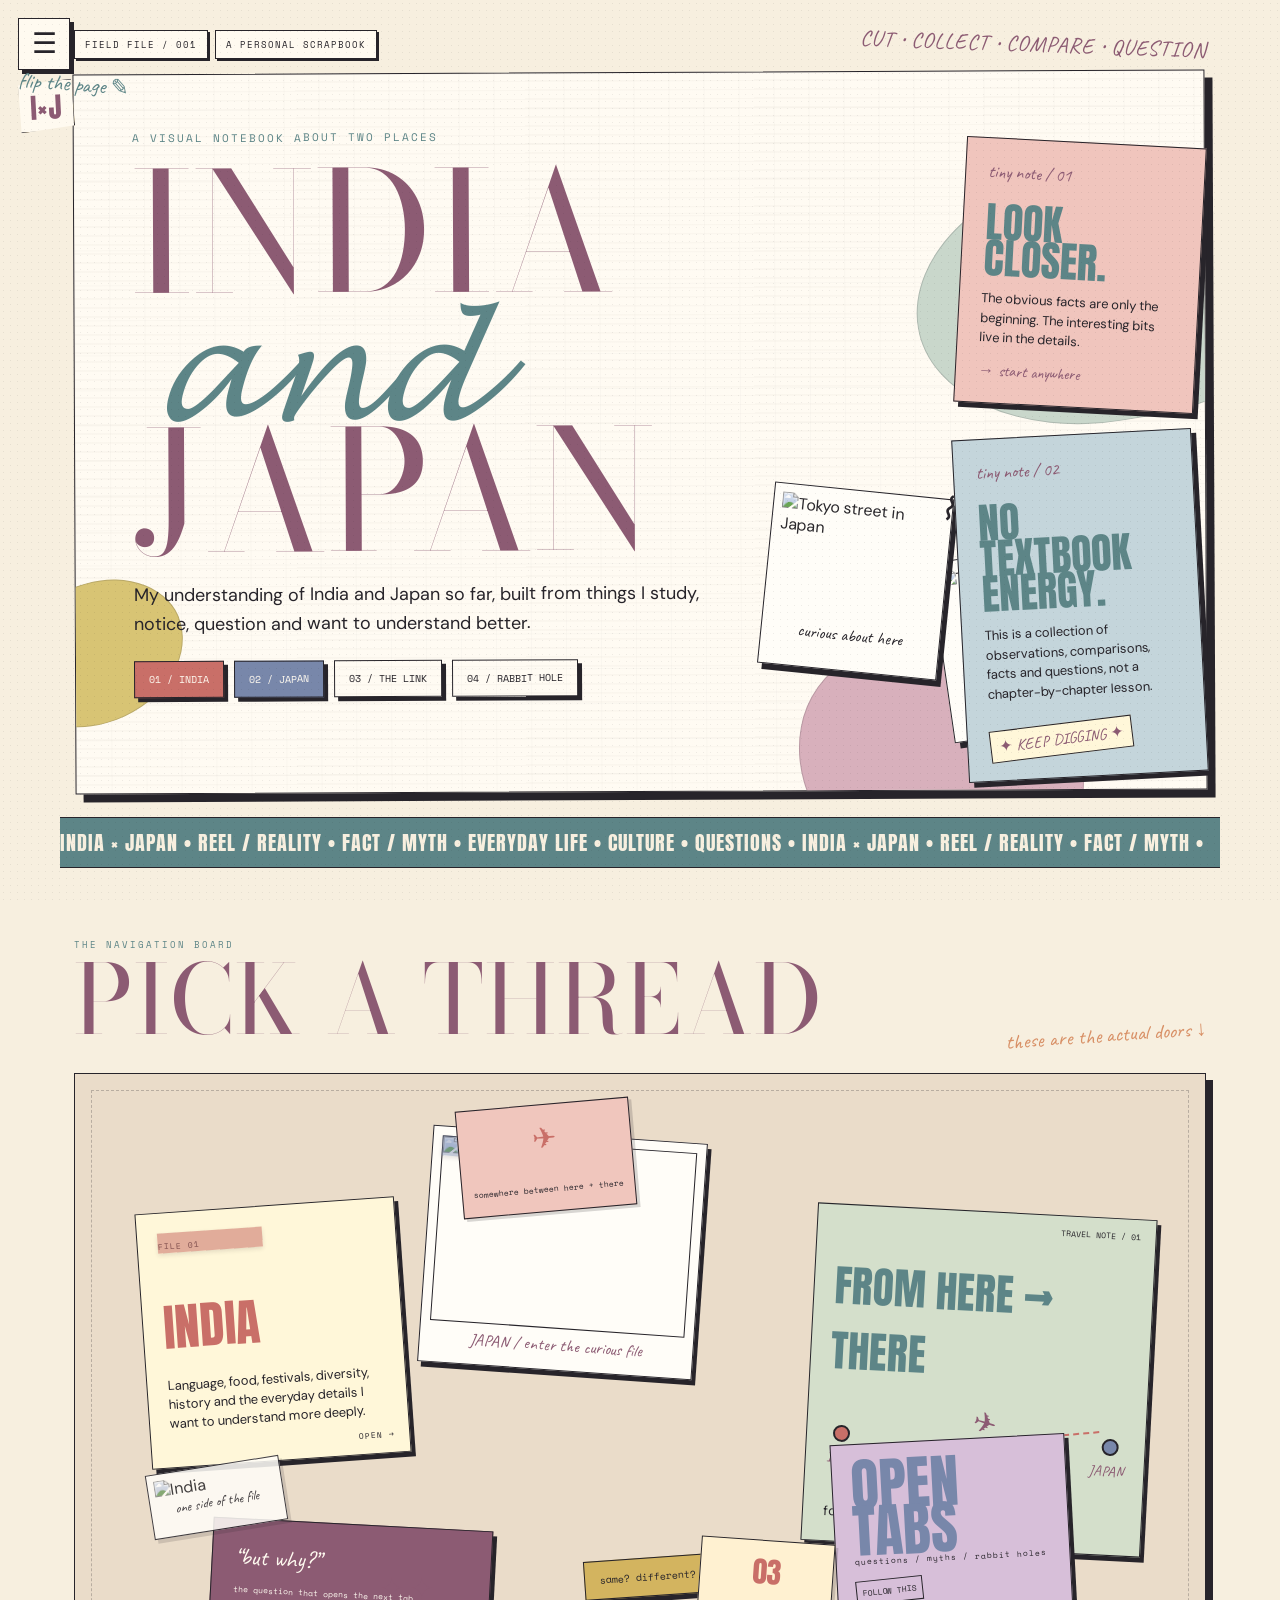
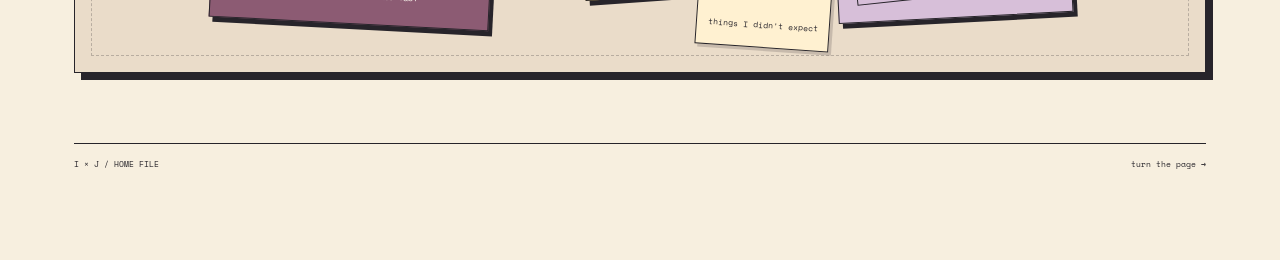
==== commit 8caef444: "Update home interface with hamburger sidebar and cursive India and Japan treatment" ====
--- a/index.html
+++ b/index.html
@@ -1 +1 @@
-<!doctype html><html lang="en"><head><meta charset="utf-8"><meta name="viewport" content="width=device-width,initial-scale=1"><title>INDIA × JAPAN // SCRAPBOOK</title><link rel="stylesheet" href="styles.css?v=7"></head><body><aside class="sidebar"><a class="side-logo" href="index.html">I×J</a><nav class="side-nav"><a class="active" href="index.html">HOME</a><a href="india.html">INDIA</a><a href="japan.html">JAPAN</a><a href="rabbit-hole.html">RABBIT HOLE</a><a href="connection.html">LINK</a></nav><div class="side-bottom">flip the page ✎</div></aside><main class="main"><header class="topbar"><div><span class="pill">FIELD FILE / 001</span> <span class="pill">A PERSONAL SCRAPBOOK</span></div><span class="top-hand">cut • collect • compare • question</span></header><section class="hero"><div class="cover"><div class="cover-grid"></div><div class="cover-shape shape-a"></div><div class="cover-shape shape-b"></div><div class="cover-shape shape-c"></div><div class="kicker">a visual notebook about two places</div><h1>INDIA<br><span class="x">×</span><br>JAPAN</h1><p class="sub">My understanding of India and Japan so far, built from things I study, notice, question and want to understand better.</p><div class="buttons"><a class="btn coral" href="india.html">01 / INDIA</a><a class="btn blue" href="japan.html">02 / JAPAN</a><a class="btn" href="connection.html">03 / THE LINK</a><a class="btn" href="rabbit-hole.html">04 / RABBIT HOLE</a></div><div class="ticket-note"><b>FIELD TRIP</b><span>IND → JPN</span><small>same curiosity / different context</small></div><figure class="mini-polaroid polaroid-india"><span class="polaroid-tape"></span><img src="https://images.unsplash.com/photo-1579042007913-1e0d48b7c285?auto=format&fit=crop&w=900&q=75" alt="Taj Mahal in India"><figcaption>home, looked at again</figcaption></figure><figure class="mini-polaroid polaroid-japan"><span class="polaroid-clip">⌇</span><img src="https://images.unsplash.com/photo-1584047882779-700f688db11d?auto=format&fit=crop&w=900&q=75" alt="Tokyo street in Japan"><figcaption>curious about here</figcaption></figure></div><div class="hero-side"><div class="note sticky-coral"><span class="hand">tiny note / 01</span><h2>LOOK<br>CLOSER.</h2><p>The obvious facts are only the beginning. The interesting bits live in the details.</p><span class="scribble-small">→ start anywhere</span></div><div class="note sticky-blue"><span class="hand">tiny note / 02</span><h2>NO<br>TEXTBOOK<br>ENERGY.</h2><p>This is a collection of observations, comparisons, facts and questions, not a chapter-by-chapter lesson.</p><span class="tiny-sticker">✦ KEEP DIGGING ✦</span></div></div></section><div class="marquee"><span>INDIA × JAPAN • REEL / REALITY • FACT / MYTH • EVERYDAY LIFE • CULTURE • QUESTIONS • INDIA × JAPAN • REEL / REALITY • FACT / MYTH •</span></div><section class="section"><div class="section-head"><div><div class="section-label">THE NAVIGATION BOARD</div><h2 class="section-title">PICK A THREAD</h2></div><span class="section-hand">these are the actual doors ↓</span></div><div class="collage"><div class="piece note-piece p1" onclick="location.href='india.html'"><span class="tape coral"></span><span class="tag">FILE 01</span><h3>INDIA</h3><p>Language, food, festivals, diversity, history and the everyday details I want to understand more deeply.</p><span class="piece-arrow">OPEN →</span></div><div class="piece photo-piece p2" onclick="location.href='japan.html'"><span class="tape blue"></span><div class="real-photo"><img src="https://images.unsplash.com/photo-1584047882779-700f688db11d?auto=format&fit=crop&w=1000&q=78" alt="Tokyo street"></div><div class="photo-caption">JAPAN / enter the curious file</div></div><div class="piece map-piece p3" onclick="location.href='connection.html'"><span class="route-label-top">TRAVEL NOTE / 01</span><h3>FROM HERE → THERE</h3><div class="route"><span class="dot a"></span><span class="dot b"></span><span class="route-line"></span><span class="route-plane">✈</span><span class="route-label a">INDIA</span><span class="route-label b">JAPAN</span></div><small>follow the connection, not a ranking.</small></div><div class="piece quote-piece p4" onclick="location.href='rabbit-hole.html'">“but why?”<small>the question that opens the next tab.</small></div><div class="piece label-piece p5" onclick="location.href='rabbit-hole.html'"><div class="big">OPEN<br>TABS</div><div class="small">questions / myths / rabbit holes</div><span class="stamp-mini">FOLLOW THIS</span></div><div class="piece sticker-piece p6" onclick="location.href='connection.html'">same? different? unexpected?</div><figure class="background-polaroid"><img src="https://images.unsplash.com/photo-1579042007913-1e0d48b7c285?auto=format&fit=crop&w=700&q=72" alt="India"><figcaption>one side of the file</figcaption></figure><div class="background-card bgc-one">03<br><small>things I didn't expect</small></div><div class="background-card bgc-two">✈<br><small>somewhere between here + there</small></div><div class="doodle doodle-star">✦ ✦</div></div></section><footer class="footer"><span>I × J / HOME FILE</span><span>turn the page →</span></footer></main></body></html>+<!doctype html><html lang="en"><head><meta charset="utf-8"><meta name="viewport" content="width=device-width,initial-scale=1"><title>INDIA × JAPAN // SCRAPBOOK</title><link rel="stylesheet" href="styles.css?v=7"><style>.sidebar{position:fixed!important;left:18px!important;top:18px!important;width:auto!important;margin:0!important;display:block!important}.menu summary{list-style:none;cursor:pointer;width:52px;height:52px;display:grid;place-items:center;background:#fffaf0;border:1px solid #27242a;box-shadow:4px 4px 0 #27242a;font:28px/1 'DM Sans'}.menu summary::-webkit-details-marker{display:none}.side-nav{position:absolute!important;left:0;top:62px;width:190px!important;background:#fffaf0;padding:14px!important;border:1px solid #27242a;box-shadow:7px 7px 0 #27242a;display:grid!important;gap:5px!important}.side-nav a{background:transparent!important;box-shadow:none!important;border-bottom:1px dashed rgba(39,36,42,.22)!important;padding:10px 12px!important;transform:none!important}.side-nav a:hover,.side-nav a.active{background:#eee3d5!important;color:#78485c!important;padding-left:17px!important}.side-logo{position:absolute!important;top:62px!important;left:0}.main{width:min(1280px,calc(100% - 120px))!important}.cover h1{font-family:'Bodoni Moda',serif!important}.cover h1 .x{font-family:'Bodoni Moda',serif!important;font-style:italic!important}.section-title{font-family:'Bodoni Moda',serif!important}</style></head><body><aside class="sidebar"><details class="menu"><summary>☰</summary><nav class="side-nav"><a class="active" href="index.html">HOME</a><a href="india.html">INDIA</a><a href="japan.html">JAPAN</a><a href="rabbit-hole.html">RABBIT HOLE</a><a href="connection.html">LINK</a></nav></details><a class="side-logo" href="index.html">I×J</a><div class="side-bottom">flip the page ✎</div></aside><main class="main"><header class="topbar"><div><span class="pill">FIELD FILE / 001</span> <span class="pill">A PERSONAL SCRAPBOOK</span></div><span class="top-hand">cut • collect • compare • question</span></header><section class="hero"><div class="cover"><div class="cover-grid"></div><div class="cover-shape shape-a"></div><div class="cover-shape shape-b"></div><div class="cover-shape shape-c"></div><div class="kicker">a visual notebook about two places</div><h1>INDIA<br><span class="x">𝓪𝓷𝓭</span><br>JAPAN</h1><p class="sub">My understanding of India and Japan so far, built from things I study, notice, question and want to understand better.</p><div class="buttons"><a class="btn coral" href="india.html">01 / INDIA</a><a class="btn blue" href="japan.html">02 / JAPAN</a><a class="btn" href="connection.html">03 / THE LINK</a><a class="btn" href="rabbit-hole.html">04 / RABBIT HOLE</a></div><div class="ticket-note"><b>FIELD TRIP</b><span>IND → JPN</span><small>same curiosity / different context</small></div><figure class="mini-polaroid polaroid-india"><span class="polaroid-tape"></span><img src="https://images.unsplash.com/photo-1579042007913-1e0d48b7c285?auto=format&fit=crop&w=900&q=75" alt="Taj Mahal in India"><figcaption>home, looked at again</figcaption></figure><figure class="mini-polaroid polaroid-japan"><span class="polaroid-clip">⌇</span><img src="https://images.unsplash.com/photo-1584047882779-700f688db11d?auto=format&fit=crop&w=900&q=75" alt="Tokyo street in Japan"><figcaption>curious about here</figcaption></figure></div><div class="hero-side"><div class="note sticky-coral"><span class="hand">tiny note / 01</span><h2>LOOK<br>CLOSER.</h2><p>The obvious facts are only the beginning. The interesting bits live in the details.</p><span class="scribble-small">→ start anywhere</span></div><div class="note sticky-blue"><span class="hand">tiny note / 02</span><h2>NO<br>TEXTBOOK<br>ENERGY.</h2><p>This is a collection of observations, comparisons, facts and questions, not a chapter-by-chapter lesson.</p><span class="tiny-sticker">✦ KEEP DIGGING ✦</span></div></div></section><div class="marquee"><span>INDIA × JAPAN • REEL / REALITY • FACT / MYTH • EVERYDAY LIFE • CULTURE • QUESTIONS • INDIA × JAPAN • REEL / REALITY • FACT / MYTH •</span></div><section class="section"><div class="section-head"><div><div class="section-label">THE NAVIGATION BOARD</div><h2 class="section-title">PICK A THREAD</h2></div><span class="section-hand">these are the actual doors ↓</span></div><div class="collage"><div class="piece note-piece p1" onclick="location.href='india.html'"><span class="tape coral"></span><span class="tag">FILE 01</span><h3>INDIA</h3><p>Language, food, festivals, diversity, history and the everyday details I want to understand more deeply.</p><span class="piece-arrow">OPEN →</span></div><div class="piece photo-piece p2" onclick="location.href='japan.html'"><span class="tape blue"></span><div class="real-photo"><img src="https://images.unsplash.com/photo-1584047882779-700f688db11d?auto=format&fit=crop&w=1000&q=78" alt="Tokyo street"></div><div class="photo-caption">JAPAN / enter the curious file</div></div><div class="piece map-piece p3" onclick="location.href='connection.html'"><span class="route-label-top">TRAVEL NOTE / 01</span><h3>FROM HERE → THERE</h3><div class="route"><span class="dot a"></span><span class="dot b"></span><span class="route-line"></span><span class="route-plane">✈</span><span class="route-label a">INDIA</span><span class="route-label b">JAPAN</span></div><small>follow the connection, not a ranking.</small></div><div class="piece quote-piece p4" onclick="location.href='rabbit-hole.html'">“but why?”<small>the question that opens the next tab.</small></div><div class="piece label-piece p5" onclick="location.href='rabbit-hole.html'"><div class="big">OPEN<br>TABS</div><div class="small">questions / myths / rabbit holes</div><span class="stamp-mini">FOLLOW THIS</span></div><div class="piece sticker-piece p6" onclick="location.href='connection.html'">same? different? unexpected?</div><figure class="background-polaroid"><img src="https://images.unsplash.com/photo-1579042007913-1e0d48b7c285?auto=format&fit=crop&w=700&q=72" alt="India"><figcaption>one side of the file</figcaption></figure><div class="background-card bgc-one">03<br><small>things I didn't expect</small></div><div class="background-card bgc-two">✈<br><small>somewhere between here + there</small></div><div class="doodle doodle-star">✦ ✦</div></div></section><footer class="footer"><span>I × J / HOME FILE</span><span>turn the page →</span></footer></main></body></html>
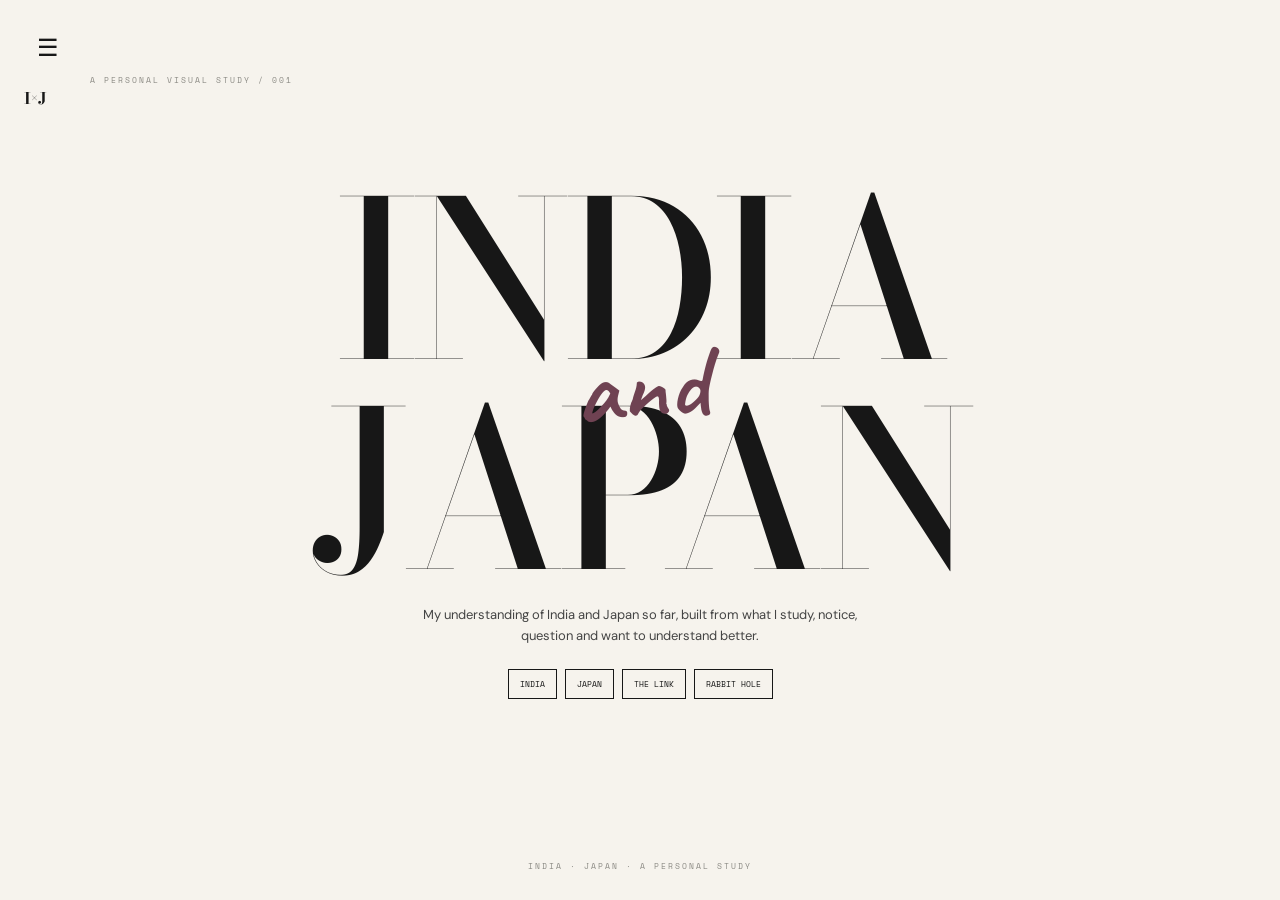
==== commit 8bceede6: "Rebuild homepage to closely match Canva editorial reference" ====
--- a/index.html
+++ b/index.html
@@ -1 +1,64 @@
-<!doctype html><html lang="en"><head><meta charset="utf-8"><meta name="viewport" content="width=device-width,initial-scale=1"><title>INDIA × JAPAN // SCRAPBOOK</title><link rel="stylesheet" href="styles.css?v=7"><style>.sidebar{position:fixed!important;left:18px!important;top:18px!important;width:auto!important;margin:0!important;display:block!important}.menu summary{list-style:none;cursor:pointer;width:52px;height:52px;display:grid;place-items:center;background:#fffaf0;border:1px solid #27242a;box-shadow:4px 4px 0 #27242a;font:28px/1 'DM Sans'}.menu summary::-webkit-details-marker{display:none}.side-nav{position:absolute!important;left:0;top:62px;width:190px!important;background:#fffaf0;padding:14px!important;border:1px solid #27242a;box-shadow:7px 7px 0 #27242a;display:grid!important;gap:5px!important}.side-nav a{background:transparent!important;box-shadow:none!important;border-bottom:1px dashed rgba(39,36,42,.22)!important;padding:10px 12px!important;transform:none!important}.side-nav a:hover,.side-nav a.active{background:#eee3d5!important;color:#78485c!important;padding-left:17px!important}.side-logo{position:absolute!important;top:62px!important;left:0}.main{width:min(1280px,calc(100% - 120px))!important}.cover h1{font-family:'Bodoni Moda',serif!important}.cover h1 .x{font-family:'Bodoni Moda',serif!important;font-style:italic!important}.section-title{font-family:'Bodoni Moda',serif!important}</style></head><body><aside class="sidebar"><details class="menu"><summary>☰</summary><nav class="side-nav"><a class="active" href="index.html">HOME</a><a href="india.html">INDIA</a><a href="japan.html">JAPAN</a><a href="rabbit-hole.html">RABBIT HOLE</a><a href="connection.html">LINK</a></nav></details><a class="side-logo" href="index.html">I×J</a><div class="side-bottom">flip the page ✎</div></aside><main class="main"><header class="topbar"><div><span class="pill">FIELD FILE / 001</span> <span class="pill">A PERSONAL SCRAPBOOK</span></div><span class="top-hand">cut • collect • compare • question</span></header><section class="hero"><div class="cover"><div class="cover-grid"></div><div class="cover-shape shape-a"></div><div class="cover-shape shape-b"></div><div class="cover-shape shape-c"></div><div class="kicker">a visual notebook about two places</div><h1>INDIA<br><span class="x">𝓪𝓷𝓭</span><br>JAPAN</h1><p class="sub">My understanding of India and Japan so far, built from things I study, notice, question and want to understand better.</p><div class="buttons"><a class="btn coral" href="india.html">01 / INDIA</a><a class="btn blue" href="japan.html">02 / JAPAN</a><a class="btn" href="connection.html">03 / THE LINK</a><a class="btn" href="rabbit-hole.html">04 / RABBIT HOLE</a></div><div class="ticket-note"><b>FIELD TRIP</b><span>IND → JPN</span><small>same curiosity / different context</small></div><figure class="mini-polaroid polaroid-india"><span class="polaroid-tape"></span><img src="https://images.unsplash.com/photo-1579042007913-1e0d48b7c285?auto=format&fit=crop&w=900&q=75" alt="Taj Mahal in India"><figcaption>home, looked at again</figcaption></figure><figure class="mini-polaroid polaroid-japan"><span class="polaroid-clip">⌇</span><img src="https://images.unsplash.com/photo-1584047882779-700f688db11d?auto=format&fit=crop&w=900&q=75" alt="Tokyo street in Japan"><figcaption>curious about here</figcaption></figure></div><div class="hero-side"><div class="note sticky-coral"><span class="hand">tiny note / 01</span><h2>LOOK<br>CLOSER.</h2><p>The obvious facts are only the beginning. The interesting bits live in the details.</p><span class="scribble-small">→ start anywhere</span></div><div class="note sticky-blue"><span class="hand">tiny note / 02</span><h2>NO<br>TEXTBOOK<br>ENERGY.</h2><p>This is a collection of observations, comparisons, facts and questions, not a chapter-by-chapter lesson.</p><span class="tiny-sticker">✦ KEEP DIGGING ✦</span></div></div></section><div class="marquee"><span>INDIA × JAPAN • REEL / REALITY • FACT / MYTH • EVERYDAY LIFE • CULTURE • QUESTIONS • INDIA × JAPAN • REEL / REALITY • FACT / MYTH •</span></div><section class="section"><div class="section-head"><div><div class="section-label">THE NAVIGATION BOARD</div><h2 class="section-title">PICK A THREAD</h2></div><span class="section-hand">these are the actual doors ↓</span></div><div class="collage"><div class="piece note-piece p1" onclick="location.href='india.html'"><span class="tape coral"></span><span class="tag">FILE 01</span><h3>INDIA</h3><p>Language, food, festivals, diversity, history and the everyday details I want to understand more deeply.</p><span class="piece-arrow">OPEN →</span></div><div class="piece photo-piece p2" onclick="location.href='japan.html'"><span class="tape blue"></span><div class="real-photo"><img src="https://images.unsplash.com/photo-1584047882779-700f688db11d?auto=format&fit=crop&w=1000&q=78" alt="Tokyo street"></div><div class="photo-caption">JAPAN / enter the curious file</div></div><div class="piece map-piece p3" onclick="location.href='connection.html'"><span class="route-label-top">TRAVEL NOTE / 01</span><h3>FROM HERE → THERE</h3><div class="route"><span class="dot a"></span><span class="dot b"></span><span class="route-line"></span><span class="route-plane">✈</span><span class="route-label a">INDIA</span><span class="route-label b">JAPAN</span></div><small>follow the connection, not a ranking.</small></div><div class="piece quote-piece p4" onclick="location.href='rabbit-hole.html'">“but why?”<small>the question that opens the next tab.</small></div><div class="piece label-piece p5" onclick="location.href='rabbit-hole.html'"><div class="big">OPEN<br>TABS</div><div class="small">questions / myths / rabbit holes</div><span class="stamp-mini">FOLLOW THIS</span></div><div class="piece sticker-piece p6" onclick="location.href='connection.html'">same? different? unexpected?</div><figure class="background-polaroid"><img src="https://images.unsplash.com/photo-1579042007913-1e0d48b7c285?auto=format&fit=crop&w=700&q=72" alt="India"><figcaption>one side of the file</figcaption></figure><div class="background-card bgc-one">03<br><small>things I didn't expect</small></div><div class="background-card bgc-two">✈<br><small>somewhere between here + there</small></div><div class="doodle doodle-star">✦ ✦</div></div></section><footer class="footer"><span>I × J / HOME FILE</span><span>turn the page →</span></footer></main></body></html>+<!doctype html>
+<html lang="en">
+<head>
+<meta charset="utf-8">
+<meta name="viewport" content="width=device-width,initial-scale=1">
+<title>INDIA × JAPAN</title>
+<link rel="stylesheet" href="styles.css?v=11">
+<style>
+:root{--ink:#171717;--paper:#f6f3ed;--wine:#6f4252;--muted:#8b8a84}
+body{background:var(--paper);color:var(--ink)}
+body:before{opacity:.035}
+.sidebar{position:fixed;left:24px;top:24px;z-index:50}
+.menu summary{width:48px;height:48px;background:transparent;border:0;box-shadow:none;padding:0}
+.menu summary:before{content:'☰';font:24px/1 'DM Sans';color:var(--ink)}
+.side-logo{margin-top:18px;background:transparent;color:var(--ink);border:0;box-shadow:none;padding:0;font:700 16px/1 'Bodoni Moda';transform:none}
+.side-bottom{display:none}
+.side-nav{top:58px;left:0;width:190px;background:var(--paper);border:1px solid var(--ink);box-shadow:4px 4px 0 var(--ink)}
+.main{width:100%;max-width:none;margin:0;padding:0}
+.topbar,.marquee,.section,.footer{display:none}
+.hero{min-height:100vh;display:grid;place-items:center;padding:40px 7vw;position:relative}
+.cover{width:100%;min-height:calc(100vh - 80px);padding:0;border:0;box-shadow:none;background:transparent;display:flex;flex-direction:column;justify-content:center;overflow:visible}
+.cover-grid,.cover-shape,.ticket-note,.mini-polaroid,.hero-side{display:none}
+.kicker{position:absolute;top:34px;left:0;font:8px 'Space Mono';letter-spacing:2px;color:var(--muted);text-transform:uppercase}
+.cover h1{margin:0;position:relative;z-index:2;font:500 clamp(92px,17vw,250px)/.73 'Bodoni Moda';letter-spacing:-7px;color:var(--ink);text-align:center}
+.cover h1 .x{font-family:'Caveat',cursive!important;font-style:normal!important;font-weight:600!important;font-size:clamp(54px,8vw,108px)!important;line-height:.5!important;letter-spacing:1px!important;color:var(--wine)!important;margin:0!important;display:block!important;transform:rotate(-5deg)}
+.cover .sub{max-width:450px;margin:34px auto 0;text-align:center;font:13px/1.65 'DM Sans';color:#444}
+.buttons{display:flex;justify-content:center;gap:8px;margin-top:22px}
+.btn{background:transparent!important;color:var(--ink)!important;border:1px solid var(--ink);box-shadow:none;padding:8px 11px;font:8px 'Space Mono'}
+.btn:hover{background:var(--ink)!important;color:var(--paper)!important}
+.hero:after{content:'INDIA  ·  JAPAN  ·  A PERSONAL STUDY';position:absolute;bottom:28px;left:50%;transform:translateX(-50%);font:8px 'Space Mono';letter-spacing:2px;color:var(--muted);white-space:nowrap}
+@media(max-width:700px){.hero{padding:25px 25px}.kicker{top:20px}.cover h1{letter-spacing:-4px}.cover .sub{font-size:12px;max-width:310px}.buttons{flex-wrap:wrap}}
+</style>
+</head>
+<body>
+<aside class="sidebar">
+<details class="menu">
+<summary aria-label="Open menu"></summary>
+<nav class="side-nav">
+<a class="active" href="index.html">HOME</a>
+<a href="india.html">INDIA</a>
+<a href="japan.html">JAPAN</a>
+<a href="rabbit-hole.html">RABBIT HOLE</a>
+<a href="connection.html">THE LINK</a>
+</nav>
+</details>
+<a class="side-logo" href="index.html">I×J</a>
+</aside>
+<main class="main">
+<section class="hero">
+<div class="cover">
+<div class="kicker">a personal visual study / 001</div>
+<h1>INDIA <span class="x">and</span> JAPAN</h1>
+<p class="sub">My understanding of India and Japan so far, built from what I study, notice, question and want to understand better.</p>
+<div class="buttons">
+<a class="btn" href="india.html">INDIA</a>
+<a class="btn" href="japan.html">JAPAN</a>
+<a class="btn" href="connection.html">THE LINK</a>
+<a class="btn" href="rabbit-hole.html">RABBIT HOLE</a>
+</div>
+</div>
+</section>
+</main>
+</body>
+</html>
--- a/styles.css
+++ b/styles.css
@@ -1,10 +1,15 @@
-@import url('https://fonts.googleapis.com/css2?family=Anton&family=Bodoni+Moda:opsz,wght@6..96,500;6..96,700&family=Caveat:wght@500;600;700&family=DM+Sans:wght@400;500;700&family=Space+Mono:wght@400;700&display=swap');
-:root{--cream:#f7efdf;--paper:#fffaf0;--ink:#27242a;--coral:#c96f68;--teal:#5d8587;--blue:#7887aa;--mustard:#d3b45f;--berry:#8c5b73;--sage:#899d88;--lilac:#b39ab6;--orange:#d89066;--shadow:rgba(39,36,42,.18)}
-*{box-sizing:border-box}html{scroll-behavior:smooth}body{margin:0;background:var(--cream);color:var(--ink);font-family:'DM Sans',sans-serif;overflow-x:hidden}body:before{content:"";position:fixed;inset:0;pointer-events:none;z-index:999;opacity:.11;background-image:radial-gradient(rgba(39,36,42,.7) .45px,transparent .8px);background-size:7px 7px}a{text-decoration:none;color:inherit}.sidebar{position:sticky;top:8px;z-index:100;width:min(1180px,calc(100% - 28px));margin:12px auto 0;padding:0;display:flex;align-items:center;gap:15px;background:transparent;transform:none}.side-logo{font:28px 'Anton';letter-spacing:1px;color:var(--berry);background:var(--paper);padding:5px 11px 3px;transform:rotate(-3deg);border:1px solid var(--ink);box-shadow:4px 4px 0 var(--mustard);clip-path:polygon(2% 8%,97% 0,100% 90%,4% 100%)}.side-nav{display:flex;gap:7px;align-items:center;flex-wrap:wrap}.side-nav a{font:11px 'Space Mono';background:var(--paper);padding:9px 12px;border:1px solid var(--ink);box-shadow:3px 3px 0 var(--shadow);transform:rotate(var(--r,0deg));transition:.18s}.side-nav a:nth-child(1){--r:-2deg}.side-nav a:nth-child(2){--r:1deg}.side-nav a:nth-child(3){--r:-1deg}.side-nav a:nth-child(4){--r:2deg}.side-nav a:nth-child(5){--r:-2deg}.side-nav a:hover,.side-nav a.active{background:var(--mustard);transform:translateY(-3px) rotate(0deg);box-shadow:4px 5px 0 var(--ink)}.side-bottom{font:22px 'Caveat';margin-left:auto;color:var(--teal);transform:rotate(4deg)}
-.main{max-width:1180px;margin:0 auto;padding:15px 14px 90px}.topbar{display:flex;justify-content:space-between;align-items:center;margin:15px 0 8px;font:9px 'Space Mono';letter-spacing:1px;text-transform:uppercase}.pill{background:var(--paper);padding:7px 10px;border:1px solid var(--ink);box-shadow:2px 2px 0 var(--ink);transform:rotate(-1deg)}.top-hand{font:22px 'Caveat';color:var(--berry);transform:rotate(2deg)}.tape{position:absolute;width:105px;height:20px;background:rgba(220,202,157,.7);box-shadow:0 2px 4px rgba(39,36,42,.12);z-index:8}.tape.coral{background:rgba(201,111,104,.55)}.tape.blue{background:rgba(120,135,170,.45)}.tape.sage{background:rgba(137,157,136,.48)}.paperclip{position:absolute;z-index:10;font:32px 'Bodoni Moda';transform:rotate(15deg)}
-.hero{margin-top:14px;display:block}.cover{min-height:720px;position:relative;background:var(--paper);border:1px solid var(--ink);box-shadow:8px 8px 0 var(--ink);padding:55px 58px;overflow:hidden;transform:rotate(-.25deg);background-image:linear-gradient(rgba(255,255,255,.18),rgba(255,255,255,.18)),repeating-linear-gradient(0deg,transparent 0 7px,rgba(80,60,40,.03) 8px 9px)}.cover:after{content:"✦  scrapbook / culture / curiosity  ✦";position:absolute;right:30px;bottom:24px;font:16px 'Caveat';color:var(--berry);transform:rotate(-4deg)}.cover-grid{position:absolute;inset:0;background-image:linear-gradient(rgba(39,36,42,.05) 1px,transparent 1px),linear-gradient(90deg,rgba(39,36,42,.05) 1px,transparent 1px);background-size:35px 35px;opacity:.45}.cover-shape{position:absolute;border:1px solid rgba(39,36,42,.17);z-index:0}.shape-a{width:390px;height:260px;right:-100px;top:90px;background:#c9d7cb;border-radius:60% 40% 50% 55%;transform:rotate(-9deg)}.shape-b{width:290px;height:250px;right:120px;bottom:-100px;background:#d8b0bc;border-radius:45% 55%;transform:rotate(10deg)}.shape-c{width:180px;height:140px;left:-70px;bottom:70px;background:#d8c474;border-radius:55% 45%;transform:rotate(-16deg)}.kicker{position:relative;z-index:4;font:11px 'Space Mono';letter-spacing:2px;text-transform:uppercase;color:var(--teal)}.cover h1{position:relative;z-index:5;margin:22px 0 8px;font:clamp(88px,13vw,166px)/.78 'Anton';letter-spacing:1px;text-transform:uppercase;color:var(--berry)}.cover h1 .x{font:italic clamp(105px,14vw,185px)/.55 'Bodoni Moda';color:var(--teal);display:inline-block;margin-left:13px}.cover .sub{position:relative;z-index:5;max-width:620px;font:18px/1.6 'DM Sans';margin-top:25px}.cover .buttons{position:relative;z-index:7;display:flex;gap:10px;flex-wrap:wrap;margin-top:22px}.btn{display:inline-block;border:1px solid var(--ink);padding:10px 14px;box-shadow:4px 4px 0 var(--ink);font:10px 'Space Mono';text-transform:uppercase;transition:.15s}.btn.coral{background:var(--coral);color:var(--paper)}.btn.blue{background:var(--blue);color:var(--paper)}.btn:hover{transform:translate(2px,2px);box-shadow:1px 1px 0 var(--ink)}
-.mini-polaroid{position:absolute;z-index:9;width:180px;background:#fffdf8;padding:8px 8px 25px;border:1px solid var(--ink);box-shadow:5px 6px 0 var(--ink)}.mini-polaroid img{display:block;width:100%;height:120px;object-fit:cover;filter:saturate(.72) contrast(.96)}.mini-polaroid figcaption{margin-top:6px;text-align:center;font:17px 'Caveat'}.polaroid-india{right:45px;bottom:42px;transform:rotate(-8deg)}.polaroid-japan{right:220px;bottom:102px;transform:rotate(6deg)}.polaroid-clip{position:absolute;right:-6px;top:-16px;font:32px 'Bodoni Moda';transform:rotate(12deg)}.polaroid-tape{position:absolute;width:72px;height:18px;left:50px;top:-9px;background:rgba(220,202,157,.72);transform:rotate(-6deg)}.ticket-note{position:absolute;right:35px;top:160px;width:175px;padding:12px;background:#f5e4b5;border:1px dashed var(--ink);box-shadow:4px 4px 0 var(--ink);transform:rotate(5deg);z-index:9}.ticket-note b,.ticket-note span,.ticket-note small{display:block}.ticket-note b{font:8px 'Space Mono';letter-spacing:1px}.ticket-note span{font:27px 'Anton';color:var(--berry);margin:7px 0}.ticket-note small{font:8px 'Space Mono'}.hero-side{position:absolute;right:calc(50% - 560px);top:142px;width:240px;z-index:15;display:block}.note{position:relative;padding:22px;border:1px solid var(--ink);box-shadow:5px 5px 0 var(--ink);margin-bottom:26px}.sticky-coral{background:#f0c5bd;transform:rotate(3deg)}.sticky-blue{background:#c4d5db;transform:rotate(-3deg)}.note h2{font:42px/.85 'Anton';color:var(--teal);margin:22px 0 10px}.note p{font-size:13px;line-height:1.5}.note .hand{font:18px 'Caveat';color:var(--berry)}.scribble-small,.tiny-sticker{font:16px 'Caveat';color:var(--berry);display:block;margin-top:10px}.tiny-sticker{display:inline-block;border:1px solid var(--ink);padding:5px 8px;background:#fff7d9;transform:rotate(-4deg)}.marquee{margin:25px -14px 0;padding:9px 0;background:var(--teal);color:var(--cream);border-block:1px solid var(--ink);overflow:hidden;white-space:nowrap;font:20px 'Anton';letter-spacing:1px}.marquee span{display:inline-block;padding-right:35px}.section{padding-top:70px}.section-head{display:flex;justify-content:space-between;align-items:end}.section-label{font:9px 'Space Mono';letter-spacing:2px;color:var(--teal)}.section-title{font:clamp(58px,8vw,96px)/.8 'Anton';letter-spacing:1px;margin:10px 0;color:var(--berry)}.section-hand{font:21px 'Caveat';color:var(--orange);transform:rotate(-4deg)}
-.collage{position:relative;min-height:600px;margin-top:25px;background:#eadcc9;border:1px solid var(--ink);box-shadow:7px 7px 0 var(--ink);overflow:hidden}.collage:before{content:"";position:absolute;inset:16px;border:1px dashed rgba(39,36,42,.25)}.piece{position:absolute;border:1px solid var(--ink);box-shadow:4px 5px 0 var(--ink);cursor:pointer;transition:.18s}.piece:hover{transform:translateY(-5px) rotate(0deg)!important;z-index:30}.note-piece{width:260px;min-height:185px;padding:20px;background:#fff7d9}.note-piece h3{font:50px 'Anton';color:var(--coral);margin:35px 0 7px}.note-piece p{font-size:13px;line-height:1.45}.tag,.piece-arrow,.label-piece .small,.strip-label{font:8px 'Space Mono';letter-spacing:1px}.piece-arrow{position:absolute;right:15px;bottom:12px}.photo-piece{width:275px;padding:9px 9px 14px;background:#fffdf8}.real-photo{height:185px;overflow:hidden;border:1px solid var(--ink)}.real-photo img{width:100%;height:100%;object-fit:cover;filter:saturate(.72)}.photo-caption{text-align:center;font:17px 'Caveat';margin-top:6px;color:var(--berry)}.map-piece{width:340px;min-height:230px;padding:20px;background:#d4dfcb}.map-piece h3{font:43px 'Anton';color:var(--teal);margin:28px 0 2px}.route{position:relative;height:115px}.route-line{position:absolute;left:25px;right:25px;top:50px;border-top:2px dashed var(--coral);transform:rotate(-8deg)}.dot{position:absolute;top:40px;width:17px;height:17px;border-radius:50%;border:2px solid var(--ink);background:var(--coral);z-index:3}.dot.a{left:6px}.dot.b{right:6px;background:var(--blue)}.route-plane{position:absolute;left:49%;top:12px;color:var(--berry);font-size:28px;transform:rotate(14deg);z-index:4}.route-label{position:absolute;top:63px;font:15px 'Caveat';color:var(--berry)}.route-label.a{left:0}.route-label.b{right:0}.route-label-top{position:absolute;right:15px;top:11px;font:8px 'Space Mono'}.quote-piece{width:280px;padding:22px;background:var(--berry);color:var(--paper);font:24px 'Caveat';transform:rotate(3deg)}.quote-piece small{display:block;margin-top:12px;font:8px 'Space Mono'}.label-piece{padding:18px;background:#d7bfd9;min-width:235px}.label-piece .big{font:58px 'Anton';color:var(--blue);line-height:.8}.stamp-mini{display:inline-block;margin-top:12px;border:1px solid var(--ink);padding:5px;font:8px 'Space Mono';transform:rotate(-3deg)}.sticker-piece{padding:11px 15px;background:var(--mustard);font:10px 'Space Mono';transform:rotate(-5deg)}.p1{left:6%;top:22%;transform:rotate(-4deg)}.p2{left:31%;top:10%;transform:rotate(4deg)}.p3{right:5%;top:23%;transform:rotate(3deg)}.p4{left:12%;bottom:8%;transform:rotate(3deg)}.p5{right:12%;bottom:9%;transform:rotate(-3deg)}.p6{left:45%;bottom:13%;transform:rotate(-4deg)}.background-polaroid{position:absolute;width:135px;padding:6px 6px 19px;background:#fffdf8;border:1px solid var(--ink);box-shadow:3px 4px 0 var(--shadow);opacity:.86;left:3%;bottom:21%;transform:rotate(-9deg);z-index:1}.background-polaroid img{width:100%;height:87px;object-fit:cover;filter:saturate(.5)}.background-polaroid figcaption{font:14px 'Caveat';text-align:center}.background-card{position:absolute;padding:9px 11px;background:#fff1d1;border:1px solid var(--ink);box-shadow:3px 3px 0 var(--shadow);font:29px 'Anton';color:var(--coral);text-align:center;z-index:1}.background-card small{font:8px 'Space Mono';color:var(--ink)}.bgc-one{right:33%;bottom:4%;transform:rotate(4deg)}.bgc-two{left:34%;top:5%;background:#f0c6bd;transform:rotate(-5deg)}.doodle{position:absolute;font:28px 'Caveat';color:var(--berry);z-index:2}.doodle-star{left:27%;bottom:11%}.doodle-arrow{right:29%;top:11%}
-.section-strip{display:grid;grid-template-columns:repeat(3,1fr);gap:18px;margin-top:25px}.strip{position:relative;min-height:205px;padding:24px;border:1px solid var(--ink);box-shadow:5px 5px 0 var(--ink)}.strip-red{background:#f0c5bd;transform:rotate(-1deg)}.strip-blue{background:#c4d5db;transform:rotate(1.3deg)}.strip-sage{background:#d4dfcb;transform:rotate(-.8deg)}.strip h3{font:44px 'Anton';margin:28px 0 10px}.strip-red h3{color:var(--coral)}.strip-blue h3{color:var(--blue)}.strip-sage h3{color:var(--sage)}.strip p{font-size:13px;line-height:1.5}.strip-label{position:absolute;right:15px;bottom:12px}.page-hero{position:relative;min-height:420px;margin-top:18px;border:1px solid var(--ink);box-shadow:8px 8px 0 var(--ink);padding:48px;overflow:hidden}.page-hero.red{background:#f0c5bd}.page-hero.blue{background:#c4d5db}.page-hero.lilac{background:#d7bfd9}.page-hero.sage{background:#d4dfcb}.page-hero h1{font:clamp(75px,10vw,135px)/.78 'Anton';margin:0;color:var(--berry);max-width:760px}.page-hero h1 .x{font:italic clamp(90px,12vw,155px) 'Bodoni Moda';color:var(--teal)}.side-stamp{position:absolute;right:35px;top:30px;border:1px dashed var(--ink);padding:8px;font:8px 'Space Mono';transform:rotate(5deg)}.side-hand{position:absolute;right:45px;bottom:30px;font:22px 'Caveat';color:var(--berry);transform:rotate(-5deg)}.hero-note{position:absolute;right:40px;top:125px;width:230px;padding:18px;background:var(--paper);border:1px solid var(--ink);box-shadow:4px 4px 0 var(--ink);font:18px 'Caveat';transform:rotate(-4deg)}.content{display:grid;grid-template-columns:.8fr 1.2fr;gap:25px;margin-top:34px}.notes{display:grid;gap:20px}.note-card{position:relative;padding:25px;border:1px solid var(--ink);box-shadow:4px 4px 0 var(--ink);min-height:170px}.note-card:nth-child(1){background:#fff0d0}.note-card:nth-child(2){background:#e3ece7}.note-card:nth-child(3){background:#ead8e6}.note-card h3{font:42px 'Anton';margin:30px 0 8px}.note-card:nth-child(1) h3{color:var(--coral)}.note-card:nth-child(2) h3{color:var(--teal)}.note-card:nth-child(3) h3{color:var(--berry)}.note-card p{font-size:13px;line-height:1.55}.board{position:relative;padding:35px;background:var(--paper);border:1px solid var(--ink);box-shadow:6px 6px 0 var(--ink);overflow:hidden}.board .label{font:8px 'Space Mono';letter-spacing:2px;color:var(--teal)}.board h2{font:clamp(60px,7vw,96px)/.8 'Anton';color:var(--berry);margin:22px 0}.board p{line-height:1.7;max-width:760px}.highlight{background:#ead07c;padding:1px 4px}.quote{display:inline-block;margin:18px 0;padding:12px 15px;background:var(--teal);color:var(--paper);font:21px 'Caveat';transform:rotate(-2deg)}.fact-row{display:grid;grid-template-columns:repeat(3,1fr);gap:14px;margin-top:22px}.fact{position:relative;padding:18px;min-height:220px;background:#fffdf8;border:1px solid var(--ink)}.fact:nth-child(1) h3{color:var(--coral)}.fact:nth-child(2) h3{color:var(--blue)}.fact:nth-child(3) h3{color:var(--sage)}.fact .num{font:8px 'Space Mono';letter-spacing:1px}.fact h3{font:38px 'Anton';margin:23px 0 9px}.fact p{font-size:12px;line-height:1.5}.hand{font:17px 'Caveat';color:var(--berry)}.question-grid,.compare-grid{display:grid;grid-template-columns:repeat(3,1fr);gap:17px;margin-top:30px}.question,.compare-card{position:relative;padding:24px;min-height:190px;background:var(--paper);border:1px solid var(--ink);box-shadow:4px 5px 0 var(--ink)}.question:nth-child(1){background:#f1c4bb}.question:nth-child(2){background:#c4d5db}.question:nth-child(3){background:#d7bfd9}.question h3,.compare-card h3{font:38px 'Anton';margin:25px 0 9px}.question:nth-child(1) h3{color:var(--coral)}.question:nth-child(2) h3{color:var(--blue)}.question:nth-child(3) h3{color:var(--berry)}.compare-card:nth-child(1) h3{color:var(--coral)}.compare-card:nth-child(2) h3{color:var(--teal)}.compare-card:nth-child(3) h3{color:var(--mustard)}.question p,.compare-card p{font-size:13px;line-height:1.55}.footer{display:flex;justify-content:space-between;margin-top:70px;padding-top:14px;border-top:1px solid var(--ink);font:8px 'Space Mono'}
-@media(max-width:1000px){.hero-side{position:relative;right:auto;top:auto;width:auto;display:grid;grid-template-columns:1fr 1fr;margin-top:20px}.mini-polaroid{display:none}.cover{min-height:650px}.content{grid-template-columns:1fr}.fact-row,.question-grid,.compare-grid{grid-template-columns:1fr 1fr}.side-bottom{display:none}}
-@media(max-width:640px){.sidebar{align-items:flex-start;flex-wrap:wrap}.side-nav{width:100%}.side-nav a{font-size:8px;padding:7px 9px}.topbar{align-items:flex-start}.top-hand{font-size:18px}.cover{padding:28px 24px;min-height:620px}.cover h1{font-size:65px}.cover h1 .x{font-size:82px}.cover .sub{font-size:14px}.hero-side{grid-template-columns:1fr}.collage{min-height:860px}.p1{left:4%;top:8%}.p2{right:3%;left:auto;top:30%}.p3{left:4%;right:auto;top:52%}.p4{left:8%;bottom:10%}.p5{right:4%;bottom:3%}.p6{left:35%;bottom:20%}.background-polaroid,.background-card,.doodle{display:none}.section-title{font-size:55px}.section-strip{grid-template-columns:1fr}.fact-row,.question-grid,.compare-grid{grid-template-columns:1fr}.page-hero{padding:30px 24px;min-height:480px}.page-hero h1{font-size:58px}.hero-note{right:18px;top:215px}.footer{flex-direction:column;gap:10px}}
+@import url('https://fonts.googleapis.com/css2?family=Bodoni+Moda:opsz,wght@6..96,500;6..96,700;6..96,900&family=Caveat:wght@500;600;700&family=DM+Sans:wght@400;500;700&family=Space+Mono:wght@400;700&display=swap');
+:root{--bg:#eee5d9;--paper:#faf5ec;--ink:#29252b;--wine:#754b5d;--rose:#c77f78;--teal:#537879;--blue:#7d8da9;--sage:#879683;--gold:#cdb56e;--lilac:#b39bb5;--line:rgba(41,37,43,.18)}
+*{box-sizing:border-box}html{scroll-behavior:smooth}body{margin:0;background:var(--bg);color:var(--ink);font-family:'DM Sans',sans-serif;overflow-x:hidden}body:before{content:"";position:fixed;inset:0;pointer-events:none;opacity:.08;background-image:radial-gradient(var(--ink) .45px,transparent .7px);background-size:8px 8px;z-index:9999}a{text-decoration:none;color:inherit}
+.sidebar{position:fixed;left:18px;top:18px;z-index:5000}.menu summary{list-style:none;cursor:pointer;width:54px;height:54px;display:grid;place-items:center;background:var(--paper);border:1px solid var(--ink);box-shadow:4px 4px 0 var(--ink);font-size:0}.menu summary:before{content:'☰';font:27px/1 'DM Sans';color:var(--wine)}.menu summary::-webkit-details-marker{display:none}.side-logo{display:block;width:max-content;margin-top:12px;padding:10px;background:var(--wine);color:var(--paper);border:1px solid var(--ink);box-shadow:3px 3px 0 var(--ink);font:700 19px/1 'Bodoni Moda';transform:rotate(-4deg)}.side-nav{position:absolute;left:0;top:66px;width:205px;padding:12px;background:var(--paper);border:1px solid var(--ink);box-shadow:7px 7px 0 var(--ink)}.side-nav a{display:block;padding:11px 8px;border-bottom:1px dashed var(--line);font:10px 'Space Mono';letter-spacing:1px}.side-nav a:hover,.side-nav a.active{background:#eee3d7;color:var(--wine);padding-left:16px}.side-bottom{position:fixed;left:20px;bottom:18px;font:18px 'Caveat';color:var(--teal);transform:rotate(-5deg)}
+.main{width:min(1240px,calc(100% - 120px));margin:0 auto;padding:22px 16px 80px}.topbar{display:flex;justify-content:space-between;align-items:center;gap:18px;margin-bottom:16px;font:9px 'Space Mono';letter-spacing:1px;text-transform:uppercase}.pill{padding:6px 9px;background:var(--paper);border:1px solid var(--ink);box-shadow:2px 2px 0 var(--ink)}.top-hand{font:21px 'Caveat';color:var(--wine)}
+.cover{position:relative;min-height:720px;background:var(--paper);border:1px solid var(--ink);box-shadow:10px 10px 0 var(--ink);overflow:hidden;padding:60px 7%}.cover-grid{position:absolute;inset:0;background-image:linear-gradient(var(--line) 1px,transparent 1px),linear-gradient(90deg,var(--line) 1px,transparent 1px);background-size:52px 52px;opacity:.22}.cover-shape{position:absolute;border-radius:50%;z-index:0}.shape-a{width:360px;height:270px;right:-100px;top:95px;background:#d9e1d8;transform:rotate(-9deg)}.shape-b{width:280px;height:230px;right:125px;bottom:-95px;background:#dbc0ca;transform:rotate(9deg)}.shape-c{width:150px;height:120px;left:-65px;bottom:80px;background:#ded09b;transform:rotate(-14deg)}.kicker{position:relative;z-index:2;font:9px 'Space Mono';letter-spacing:2px;color:var(--teal)}.cover h1{position:relative;z-index:3;margin:48px 0 0;font:900 clamp(90px,15vw,180px)/.68 'Bodoni Moda';letter-spacing:-6px;color:var(--wine)}.cover h1 .x{display:block;margin-left:17%;margin-top:7px;font:italic 700 clamp(48px,7vw,92px)/.8 'Bodoni Moda';letter-spacing:0;color:var(--teal)}.cover .sub{position:relative;z-index:4;max-width:575px;margin-top:30px;font-size:15px;line-height:1.65}.buttons{position:relative;z-index:5;display:flex;flex-wrap:wrap;gap:9px;margin-top:22px}.btn{padding:9px 12px;background:var(--paper);border:1px solid var(--ink);box-shadow:3px 3px 0 var(--ink);font:9px 'Space Mono';text-transform:uppercase}.btn.coral{background:var(--rose);color:var(--paper)}.btn.blue{background:var(--teal);color:var(--paper)}
+.ticket-note{position:absolute;right:8%;top:150px;width:165px;padding:13px;background:#f3e4b9;border:1px dashed var(--ink);box-shadow:4px 4px 0 var(--ink);transform:rotate(5deg);z-index:5}.ticket-note b,.ticket-note span,.ticket-note small{display:block}.ticket-note b{font:8px 'Space Mono'}.ticket-note span{font:25px 'Bodoni Moda';color:var(--wine);margin:7px 0}.ticket-note small{font:8px 'Space Mono'}.mini-polaroid{position:absolute;width:185px;background:#fffdf9;padding:8px 8px 23px;border:1px solid var(--ink);box-shadow:5px 6px 0 var(--ink);z-index:5}.mini-polaroid img{display:block;width:100%;height:122px;object-fit:cover;filter:saturate(.65)}.mini-polaroid figcaption{text-align:center;margin-top:6px;font:17px 'Caveat';color:var(--wine)}.polaroid-india{right:8%;bottom:38px;transform:rotate(-7deg)}.polaroid-japan{right:26%;bottom:104px;transform:rotate(6deg)}.polaroid-tape{position:absolute;top:-9px;left:54px;width:72px;height:18px;background:rgba(210,193,153,.75);transform:rotate(-5deg)}.polaroid-clip{position:absolute;right:-4px;top:-18px;font:30px 'Bodoni Moda'}
+.hero-side{position:absolute;left:61%;bottom:48px;width:245px;z-index:5}.note{padding:19px;border:1px solid var(--ink);box-shadow:4px 5px 0 var(--ink);margin-bottom:18px}.sticky-coral{background:#edc6bd;transform:rotate(2deg)}.sticky-blue{background:#cadbdc;transform:rotate(-2deg)}.note h2{margin:18px 0 9px;font:700 36px/.84 'Bodoni Moda';color:var(--teal)}.note p{font-size:12px;line-height:1.5}.hand,.scribble-small{font:18px 'Caveat';color:var(--wine)}.scribble-small{display:block;margin-top:8px}
+.marquee{margin:26px -16px 0;padding:10px 0;background:var(--wine);color:var(--paper);border-block:1px solid var(--ink);white-space:nowrap;overflow:hidden;font:14px 'Space Mono'}.section{padding-top:70px}.section-head{display:flex;justify-content:space-between;align-items:end;gap:20px}.section-label{font:9px 'Space Mono';letter-spacing:2px;color:var(--teal)}.section-title{margin:10px 0;font:700 clamp(58px,8vw,100px)/.78 'Bodoni Moda';letter-spacing:-3px;color:var(--wine)}.section-hand{font:21px 'Caveat';color:var(--teal)}
+.collage{position:relative;min-height:590px;margin-top:25px;background:#e5dacb;border:1px solid var(--ink);box-shadow:7px 7px 0 var(--ink);overflow:hidden}.collage:before{content:"";position:absolute;inset:16px;border:1px dashed var(--line)}.piece{position:absolute;border:1px solid var(--ink);box-shadow:4px 5px 0 var(--ink);cursor:pointer}.piece:hover{transform:translateY(-4px) rotate(0)!important;z-index:30}.note-piece{width:255px;min-height:185px;padding:21px;background:#fff3ca;transform:rotate(-4deg)}.note-piece h3{margin:34px 0 7px;font:700 43px/.82 'Bodoni Moda';color:var(--rose)}.note-piece p{font-size:12px;line-height:1.5}.photo-piece{width:270px;padding:8px;background:#fffdf9;transform:rotate(4deg)}.real-photo{height:175px;overflow:hidden}.real-photo img{width:100%;height:100%;object-fit:cover;filter:saturate(.62)}.photo-caption{text-align:center;padding:6px 0 4px;font:17px 'Caveat';color:var(--wine)}.map-piece{width:335px;min-height:215px;padding:20px;background:#d1ddcf;transform:rotate(3deg)}.map-piece h3{margin:25px 0 5px;font:700 37px/.84 'Bodoni Moda';color:var(--teal)}.route{position:relative;height:105px}.route-line{position:absolute;left:23px;right:23px;top:48px;border-top:2px dashed var(--rose);transform:rotate(-8deg)}.dot{position:absolute;top:39px;width:17px;height:17px;border-radius:50%;border:2px solid var(--ink);background:var(--rose)}.dot.a{left:4px}.dot.b{right:4px;background:var(--teal)}.route-plane{position:absolute;left:48%;top:8px;color:var(--wine);font-size:25px}.route-label{position:absolute;top:61px;font:15px 'Caveat';color:var(--wine)}.route-label.a{left:0}.route-label.b{right:0}.quote-piece{width:275px;padding:21px;background:var(--wine);color:var(--paper);font:23px 'Caveat';transform:rotate(3deg)}.quote-piece small{display:block;margin-top:9px;font:8px 'Space Mono'}.label-piece{min-width:225px;padding:18px;background:#d5c2d7;transform:rotate(-3deg)}.label-piece .big{font:700 52px/.78 'Bodoni Moda';color:var(--teal)}.sticker-piece{padding:10px 14px;background:var(--gold);font:9px 'Space Mono';transform:rotate(-5deg)}.p1{left:7%;top:23%}.p2{left:32%;top:9%}.p3{right:5%;top:24%}.p4{left:13%;bottom:8%}.p5{right:12%;bottom:9%}.p6{left:45%;bottom:13%}.background-polaroid{position:absolute;width:125px;left:3%;bottom:20%;padding:6px 6px 18px;background:#fffdf9;border:1px solid var(--ink);opacity:.75;transform:rotate(-9deg)}.background-polaroid img{width:100%;height:82px;object-fit:cover;filter:saturate(.4)}.background-polaroid figcaption{text-align:center;font:13px 'Caveat'}
+.page-hero{position:relative;min-height:485px;margin-top:8px;padding:65px 6%;border:1px solid var(--ink);box-shadow:10px 10px 0 var(--ink);overflow:hidden}.page-hero.red{background:#ecc0b8}.page-hero.blue{background:#c2d4d6}.page-hero.lilac{background:#d3c2d4}.page-hero.sage{background:#cbd7c9}.page-hero h1{margin:38px 0 0;font:700 clamp(82px,12vw,150px)/.73 'Bodoni Moda';letter-spacing:-4px;color:var(--wine)}.page-hero h1 .x{display:block;margin-left:12%;font:italic 700 clamp(45px,6vw,80px)/.85 'Bodoni Moda';color:var(--teal)}.side-stamp{position:absolute;right:6%;top:32px;padding:7px 9px;border:1px dashed var(--ink);font:8px 'Space Mono'}.hero-note{position:absolute;right:6%;top:88px;max-width:270px;font:18px/1.35 'Caveat';color:var(--wine)}.side-hand{position:absolute;right:7%;bottom:55px;font:20px 'Caveat';color:var(--teal)}.content{display:grid;grid-template-columns:.82fr 1.18fr;gap:25px;margin-top:34px}.notes{display:grid;gap:20px}.note-card{padding:24px;min-height:170px;border:1px solid var(--ink);box-shadow:4px 4px 0 var(--ink)}.note-card:nth-child(1){background:#fff0d0;transform:rotate(-1deg)}.note-card:nth-child(2){background:#e1ece8;transform:rotate(1deg)}.note-card:nth-child(3){background:#ead8e6;transform:rotate(-1deg)}.note-card h3{margin:27px 0 8px;font:700 36px/.85 'Bodoni Moda'}.note-card:nth-child(1) h3{color:var(--rose)}.note-card:nth-child(2) h3{color:var(--teal)}.note-card:nth-child(3) h3{color:var(--wine)}.note-card p{font-size:12px;line-height:1.55}.tape{position:absolute;left:35%;top:-9px;width:90px;height:18px;background:rgba(210,193,153,.72);transform:rotate(-2deg)}.tape.blue{background:rgba(83,120,121,.28)}.tape.sage{background:rgba(135,150,131,.28)}.paperclip{position:absolute;right:10px;top:-19px;font:30px 'Bodoni Moda'}
+.board{padding:34px;background:var(--paper);border:1px solid var(--ink);box-shadow:6px 6px 0 var(--ink)}.board .label{font:8px 'Space Mono';letter-spacing:2px;color:var(--teal)}.board h2{margin:20px 0;font:700 clamp(58px,7vw,95px)/.8 'Bodoni Moda';color:var(--wine)}.board p{line-height:1.7}.highlight{background:linear-gradient(transparent 60%,rgba(205,181,110,.4) 60%)}.quote{display:inline-block;margin:14px 0;padding:10px 14px;background:var(--teal);color:var(--paper);font:20px 'Caveat';transform:rotate(-2deg)}.fact-row{display:grid;grid-template-columns:repeat(3,1fr);gap:13px;margin-top:20px}.fact{padding:17px;background:#fffdf9;border-top:3px solid var(--teal);min-height:210px}.fact:nth-child(2){border-top-color:var(--rose)}.fact:nth-child(3){border-top-color:var(--gold)}.fact .num{font:8px 'Space Mono'}.fact h3{margin:20px 0 8px;font:700 28px/.9 'Bodoni Moda';color:var(--wine)}.fact p{font-size:12px;line-height:1.5}
+.question-grid,.compare-grid{display:grid;grid-template-columns:repeat(3,1fr);gap:16px;margin-top:28px}.compare-grid{grid-template-columns:repeat(2,1fr)}.question,.compare{padding:22px;min-height:185px;border:1px solid var(--ink);box-shadow:4px 5px 0 var(--ink)}.question:nth-child(1){background:#efc4bc}.question:nth-child(2){background:#c7d8da}.question:nth-child(3){background:#d7c4d7}.question h3,.compare h3{font:700 36px/.82 'Bodoni Moda';margin:25px 0 8px;color:var(--wine)}.question p,.compare p{font-size:12px;line-height:1.55}.footer{display:flex;justify-content:space-between;margin-top:65px;padding-top:13px;border-top:1px solid var(--ink);font:8px 'Space Mono'}.footer a{color:var(--wine)}
+@media(max-width:900px){.main{width:calc(100% - 92px);margin-left:58px}.hero-side{position:relative;left:auto;bottom:auto;width:auto;display:grid;grid-template-columns:1fr 1fr;margin-top:18px}.mini-polaroid{display:none}.content{grid-template-columns:1fr}.fact-row,.question-grid,.compare-grid{grid-template-columns:1fr 1fr}}
+@media(max-width:640px){.main{width:calc(100% - 72px);margin-left:52px;padding-inline:8px}.topbar{display:block}.top-hand{display:block;margin-top:8px}.cover{padding:34px 20px;min-height:620px}.cover h1{font-size:67px;letter-spacing:-2px}.cover h1 .x{font-size:69px}.cover .sub{font-size:14px}.page-hero{padding:36px 22px;min-height:480px}.page-hero h1{font-size:59px}.hero-note{top:195px;right:18px;max-width:200px}.notes,.fact-row,.question-grid,.compare-grid{grid-template-columns:1fr}.collage{min-height:870px}.p1{left:4%;top:8%}.p2{right:3%;left:auto;top:30%}.p3{left:4%;right:auto;top:52%}.p4{left:8%;bottom:12%}.p5{right:4%;bottom:3%}.p6{left:35%;bottom:21%}.background-polaroid{display:none}.footer{flex-direction:column;gap:9px}}
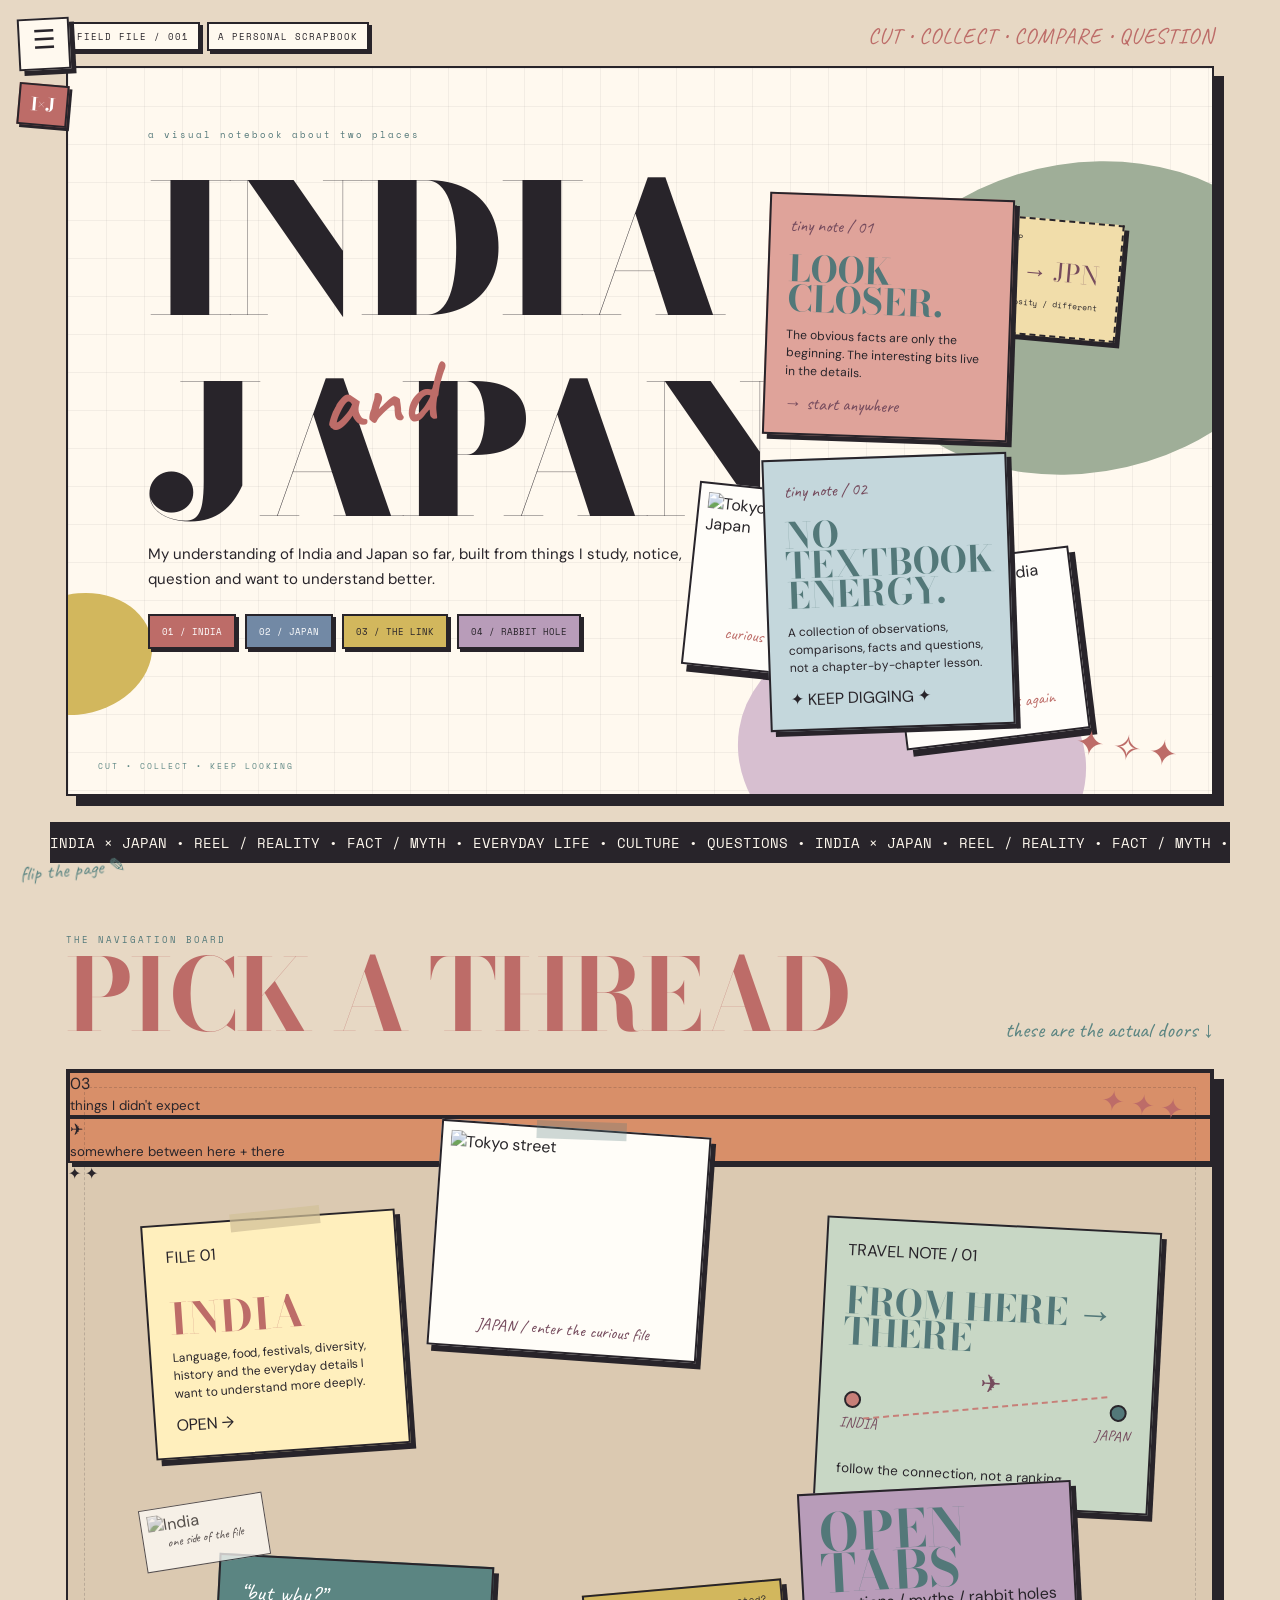
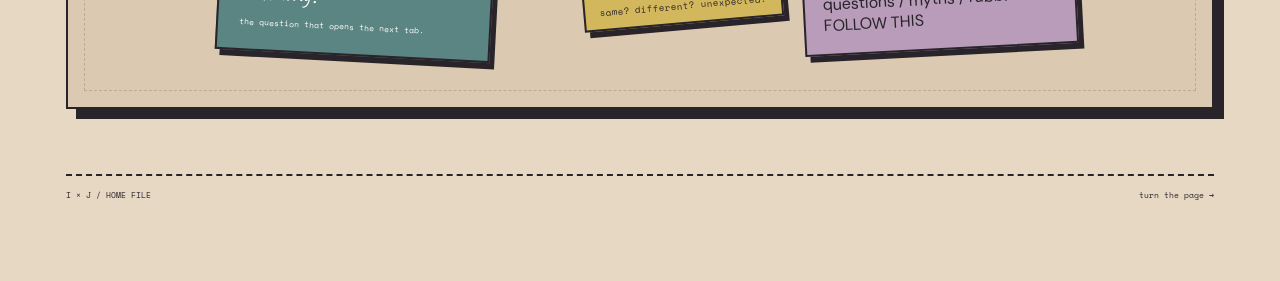
==== commit 720cc381: "Restore layered scrapbook homepage and apply new visual system" ====
--- a/index.html
+++ b/index.html
@@ -1,64 +1 @@
-<!doctype html>
-<html lang="en">
-<head>
-<meta charset="utf-8">
-<meta name="viewport" content="width=device-width,initial-scale=1">
-<title>INDIA × JAPAN</title>
-<link rel="stylesheet" href="styles.css?v=11">
-<style>
-:root{--ink:#171717;--paper:#f6f3ed;--wine:#6f4252;--muted:#8b8a84}
-body{background:var(--paper);color:var(--ink)}
-body:before{opacity:.035}
-.sidebar{position:fixed;left:24px;top:24px;z-index:50}
-.menu summary{width:48px;height:48px;background:transparent;border:0;box-shadow:none;padding:0}
-.menu summary:before{content:'☰';font:24px/1 'DM Sans';color:var(--ink)}
-.side-logo{margin-top:18px;background:transparent;color:var(--ink);border:0;box-shadow:none;padding:0;font:700 16px/1 'Bodoni Moda';transform:none}
-.side-bottom{display:none}
-.side-nav{top:58px;left:0;width:190px;background:var(--paper);border:1px solid var(--ink);box-shadow:4px 4px 0 var(--ink)}
-.main{width:100%;max-width:none;margin:0;padding:0}
-.topbar,.marquee,.section,.footer{display:none}
-.hero{min-height:100vh;display:grid;place-items:center;padding:40px 7vw;position:relative}
-.cover{width:100%;min-height:calc(100vh - 80px);padding:0;border:0;box-shadow:none;background:transparent;display:flex;flex-direction:column;justify-content:center;overflow:visible}
-.cover-grid,.cover-shape,.ticket-note,.mini-polaroid,.hero-side{display:none}
-.kicker{position:absolute;top:34px;left:0;font:8px 'Space Mono';letter-spacing:2px;color:var(--muted);text-transform:uppercase}
-.cover h1{margin:0;position:relative;z-index:2;font:500 clamp(92px,17vw,250px)/.73 'Bodoni Moda';letter-spacing:-7px;color:var(--ink);text-align:center}
-.cover h1 .x{font-family:'Caveat',cursive!important;font-style:normal!important;font-weight:600!important;font-size:clamp(54px,8vw,108px)!important;line-height:.5!important;letter-spacing:1px!important;color:var(--wine)!important;margin:0!important;display:block!important;transform:rotate(-5deg)}
-.cover .sub{max-width:450px;margin:34px auto 0;text-align:center;font:13px/1.65 'DM Sans';color:#444}
-.buttons{display:flex;justify-content:center;gap:8px;margin-top:22px}
-.btn{background:transparent!important;color:var(--ink)!important;border:1px solid var(--ink);box-shadow:none;padding:8px 11px;font:8px 'Space Mono'}
-.btn:hover{background:var(--ink)!important;color:var(--paper)!important}
-.hero:after{content:'INDIA  ·  JAPAN  ·  A PERSONAL STUDY';position:absolute;bottom:28px;left:50%;transform:translateX(-50%);font:8px 'Space Mono';letter-spacing:2px;color:var(--muted);white-space:nowrap}
-@media(max-width:700px){.hero{padding:25px 25px}.kicker{top:20px}.cover h1{letter-spacing:-4px}.cover .sub{font-size:12px;max-width:310px}.buttons{flex-wrap:wrap}}
-</style>
-</head>
-<body>
-<aside class="sidebar">
-<details class="menu">
-<summary aria-label="Open menu"></summary>
-<nav class="side-nav">
-<a class="active" href="index.html">HOME</a>
-<a href="india.html">INDIA</a>
-<a href="japan.html">JAPAN</a>
-<a href="rabbit-hole.html">RABBIT HOLE</a>
-<a href="connection.html">THE LINK</a>
-</nav>
-</details>
-<a class="side-logo" href="index.html">I×J</a>
-</aside>
-<main class="main">
-<section class="hero">
-<div class="cover">
-<div class="kicker">a personal visual study / 001</div>
-<h1>INDIA <span class="x">and</span> JAPAN</h1>
-<p class="sub">My understanding of India and Japan so far, built from what I study, notice, question and want to understand better.</p>
-<div class="buttons">
-<a class="btn" href="india.html">INDIA</a>
-<a class="btn" href="japan.html">JAPAN</a>
-<a class="btn" href="connection.html">THE LINK</a>
-<a class="btn" href="rabbit-hole.html">RABBIT HOLE</a>
-</div>
-</div>
-</section>
-</main>
-</body>
-</html>+<!doctype html><html lang="en"><head><meta charset="utf-8"><meta name="viewport" content="width=device-width,initial-scale=1"><title>INDIA × JAPAN // SCRAPBOOK</title><link rel="stylesheet" href="styles.css?v=7"><link rel="stylesheet" href="overrides.css?v=1"></head><body><aside class="sidebar"><details class="menu"><summary>☰</summary><nav class="side-nav"><a class="active" href="index.html">HOME</a><a href="india.html">INDIA</a><a href="japan.html">JAPAN</a><a href="rabbit-hole.html">RABBIT HOLE</a><a href="connection.html">THE LINK</a></nav></details><a class="side-logo" href="index.html">I×J</a><div class="side-bottom">flip the page ✎</div></aside><main class="main"><header class="topbar"><div><span class="pill">FIELD FILE / 001</span> <span class="pill">A PERSONAL SCRAPBOOK</span></div><span class="top-hand">cut • collect • compare • question</span></header><section class="hero"><div class="cover"><div class="cover-grid"></div><div class="cover-shape shape-a"></div><div class="cover-shape shape-b"></div><div class="cover-shape shape-c"></div><div class="kicker">a visual notebook about two places</div><h1>INDIA <span class="x">and</span> JAPAN</h1><p class="sub">My understanding of India and Japan so far, built from things I study, notice, question and want to understand better.</p><div class="buttons"><a class="btn" href="india.html">01 / INDIA</a><a class="btn" href="japan.html">02 / JAPAN</a><a class="btn" href="connection.html">03 / THE LINK</a><a class="btn" href="rabbit-hole.html">04 / RABBIT HOLE</a></div><div class="ticket-note"><b>FIELD TRIP</b><span>IND → JPN</span><small>same curiosity / different context</small></div><figure class="mini-polaroid polaroid-india"><span class="polaroid-tape"></span><img src="https://images.unsplash.com/photo-1579042007913-1e0d48b7c285?auto=format&fit=crop&w=900&q=75" alt="Taj Mahal in India"><figcaption>home, looked at again</figcaption></figure><figure class="mini-polaroid polaroid-japan"><span class="polaroid-clip">⌇</span><img src="https://images.unsplash.com/photo-1584047882779-700f688db11d?auto=format&fit=crop&w=900&q=75" alt="Tokyo street in Japan"><figcaption>curious about here</figcaption></figure><div class="hero-side"><div class="note sticky-coral"><span class="hand">tiny note / 01</span><h2>LOOK<br>CLOSER.</h2><p>The obvious facts are only the beginning. The interesting bits live in the details.</p><span class="scribble-small">→ start anywhere</span></div><div class="note sticky-blue"><span class="hand">tiny note / 02</span><h2>NO<br>TEXTBOOK<br>ENERGY.</h2><p>A collection of observations, comparisons, facts and questions, not a chapter-by-chapter lesson.</p><span class="tiny-sticker">✦ KEEP DIGGING ✦</span></div></div></div></section><div class="marquee"><span>INDIA × JAPAN • REEL / REALITY • FACT / MYTH • EVERYDAY LIFE • CULTURE • QUESTIONS • INDIA × JAPAN • REEL / REALITY • FACT / MYTH •</span></div><section class="section"><div class="section-head"><div><div class="section-label">THE NAVIGATION BOARD</div><h2 class="section-title">PICK A THREAD</h2></div><span class="section-hand">these are the actual doors ↓</span></div><div class="collage"><div class="piece note-piece p1" onclick="location.href='india.html'"><span class="tape"></span><span class="tag">FILE 01</span><h3>INDIA</h3><p>Language, food, festivals, diversity, history and the everyday details I want to understand more deeply.</p><span class="piece-arrow">OPEN →</span></div><div class="piece photo-piece p2" onclick="location.href='japan.html'"><span class="tape blue"></span><div class="real-photo"><img src="https://images.unsplash.com/photo-1584047882779-700f688db11d?auto=format&fit=crop&w=1000&q=78" alt="Tokyo street"></div><div class="photo-caption">JAPAN / enter the curious file</div></div><div class="piece map-piece p3" onclick="location.href='connection.html'"><span class="route-label-top">TRAVEL NOTE / 01</span><h3>FROM HERE → THERE</h3><div class="route"><span class="dot a"></span><span class="dot b"></span><span class="route-line"></span><span class="route-plane">✈</span><span class="route-label a">INDIA</span><span class="route-label b">JAPAN</span></div><small>follow the connection, not a ranking.</small></div><div class="piece quote-piece p4" onclick="location.href='rabbit-hole.html'">“but why?”<small>the question that opens the next tab.</small></div><div class="piece label-piece p5" onclick="location.href='rabbit-hole.html'"><div class="big">OPEN<br>TABS</div><div class="small">questions / myths / rabbit holes</div><span class="stamp-mini">FOLLOW THIS</span></div><div class="piece sticker-piece p6" onclick="location.href='connection.html'">same? different? unexpected?</div><figure class="background-polaroid"><img src="https://images.unsplash.com/photo-1579042007913-1e0d48b7c285?auto=format&fit=crop&w=700&q=72" alt="India"><figcaption>one side of the file</figcaption></figure><div class="background-card bgc-one">03<br><small>things I didn't expect</small></div><div class="background-card bgc-two">✈<br><small>somewhere between here + there</small></div><div class="doodle doodle-star">✦ ✦</div></div></section><footer class="footer"><span>I × J / HOME FILE</span><span>turn the page →</span></footer></main></body></html>
--- a/overrides.css
+++ b/overrides.css
@@ -0,0 +1,2 @@
+@import url('https://fonts.googleapis.com/css2?family=Bodoni+Moda:opsz,wght@6..96,600;6..96,800;6..96,900&family=Caveat:wght@500;600;700&family=DM+Sans:wght@400;500;700&family=Space+Mono:wght@400;700&display=swap');
+:root{--i:#28242a;--p:#fff9ef;--bg:#e7d8c4;--r:#bd6c68;--b:#7289a5;--t:#5b8582;--m:#d2b75d;--l:#b89cb9;--s:#9fae98}html,body{background:var(--bg)!important;color:var(--i)!important}body:before{opacity:.045!important}.main{width:min(1280px,calc(100% - 100px))!important;margin-left:auto!important;margin-right:auto!important}.sidebar{position:fixed!important;left:18px!important;top:18px!important;z-index:10000!important}.menu summary{width:52px!important;height:52px!important;background:var(--p)!important;border:2px solid var(--i)!important;box-shadow:5px 5px 0 var(--i)!important;font-size:0!important;transform:rotate(-3deg)!important}.menu summary:before{content:'☰'!important;font:26px/1 'DM Sans'!important;color:var(--i)!important}.side-nav{top:63px!important;width:210px!important;background:var(--p)!important;border:2px solid var(--i)!important;box-shadow:6px 6px 0 var(--i)!important;padding:9px!important}.side-nav a{padding:12px 10px!important;border-bottom:1px dashed rgba(40,36,42,.18)!important;font:9px 'Space Mono'!important;letter-spacing:1px!important}.side-nav a:hover,.side-nav a.active{background:var(--m)!important;color:var(--i)!important;padding-left:17px!important}.side-logo{margin-top:14px!important;background:var(--r)!important;color:#fff!important;border:2px solid var(--i)!important;box-shadow:3px 3px 0 var(--i)!important;font:700 18px/1 'Bodoni Moda'!important;transform:rotate(5deg)!important}.side-bottom{font:20px 'Caveat'!important;color:var(--t)!important}.top-hand{font:22px 'Caveat'!important;color:var(--r)!important}.pill{background:var(--p)!important;border:2px solid var(--i)!important;box-shadow:3px 3px 0 var(--i)!important}.cover,.page-hero,.collage{border:2px solid var(--i)!important;box-shadow:10px 10px 0 var(--i)!important}.cover{background:var(--p)!important;min-height:730px!important;overflow:hidden!important}.cover-grid{opacity:.32!important;background-size:38px 38px!important}.shape-a{background:var(--s)!important;width:430px!important;height:310px!important;right:-85px!important}.shape-b{background:#d7bfd0!important;width:350px!important;height:265px!important}.shape-c{background:var(--m)!important}.cover h1,.page-hero h1{font-family:'Bodoni Moda',serif!important;color:var(--i)!important;font-weight:900!important;letter-spacing:-6px!important}.cover h1 .x,.page-hero h1 .x{font-family:'Caveat',cursive!important;font-style:normal!important;font-weight:600!important;color:var(--r)!important;transform:rotate(-7deg)!important}.btn{border:2px solid var(--i)!important;box-shadow:3px 3px 0 var(--i)!important}.btn:nth-child(1){background:var(--r)!important;color:#fff!important}.btn:nth-child(2){background:var(--b)!important;color:#fff!important}.btn:nth-child(3){background:var(--m)!important}.btn:nth-child(4){background:var(--l)!important}.ticket-note{background:#f1ddaa!important;border:2px dashed var(--i)!important;box-shadow:5px 5px 0 var(--i)!important}.mini-polaroid{border:2px solid var(--i)!important;box-shadow:6px 7px 0 var(--i)!important}.mini-polaroid figcaption{font-family:'Caveat'!important;color:var(--r)!important}.note{border:2px solid var(--i)!important;box-shadow:5px 5px 0 var(--i)!important}.sticky-coral{background:#dfa39a!important}.sticky-blue{background:#c4d7dc!important}.marquee{background:var(--i)!important;color:var(--p)!important;border:0!important}.section-title,.board h2{font-family:'Bodoni Moda',serif!important;color:var(--r)!important}.section-hand{font:22px 'Caveat'!important;color:var(--t)!important}.collage{background:#dbc9b1!important;min-height:640px!important}.piece,.note-card,.board,.question,.compare{border:2px solid var(--i)!important;box-shadow:5px 6px 0 var(--i)!important}.note-piece{background:#ffefbd!important}.note-piece h3,.note-card h3,.question h3,.compare h3{font-family:'Bodoni Moda',serif!important;color:var(--r)!important}.photo-piece{background:#fffdf8!important}.map-piece{background:#c8d7c5!important}.quote-piece{background:var(--t)!important;color:#fff!important}.label-piece{background:var(--l)!important}.sticker-piece{background:var(--m)!important}.background-card{background:#d88f69!important;border:2px solid var(--i)!important;box-shadow:4px 4px 0 var(--i)!important}.fake-photo.india{background:var(--r)!important}.fake-photo.japan{background:var(--b)!important}.page-hero.red{background:#dda59e!important}.page-hero.blue{background:#b9d0d6!important}.page-hero.lilac{background:#cbb8ce!important}.page-hero.sage{background:#c6d3bf!important}.page-hero h1 .x{color:var(--t)!important}.hero-note,.side-hand,.hand{font-family:'Caveat',cursive!important}.side-stamp{background:rgba(255,255,255,.25)!important;border:2px dashed var(--i)!important}.note-card:nth-child(1){background:#fff0c5!important}.note-card:nth-child(2){background:#d8e6e2!important}.note-card:nth-child(3){background:#ead8e8!important}.board{background:var(--p)!important}.question:nth-child(1){background:#dfa59c!important}.question:nth-child(2){background:#c3d9dd!important}.question:nth-child(3){background:#d4c2d7!important}.compare:nth-child(1){background:#fff0c5!important}.compare:nth-child(2){background:#d7e6e1!important}.compare:nth-child(3){background:#e9d9e7!important}.compare:nth-child(4){background:#dfd2bd!important}.footer{border-top:2px dashed var(--i)!important}.footer a{color:var(--r)!important}.cover:before,.page-hero:before{content:'✦  ✧  ✦';position:absolute;right:34px;bottom:23px;font:35px 'Caveat';color:var(--r);transform:rotate(8deg);z-index:7}.cover:after{content:'CUT • COLLECT • KEEP LOOKING';position:absolute;left:30px;bottom:22px;font:8px 'Space Mono';letter-spacing:2px;color:var(--t);z-index:7}.page-hero:after{content:'✎  tape it here  ✦  look again';position:absolute;left:30px;bottom:20px;font:20px 'Caveat';color:var(--r);z-index:7}.collage:after{content:'✦ ✦ ✦';position:absolute;right:28px;top:17px;font:28px 'Caveat';color:var(--r);transform:rotate(8deg)}
